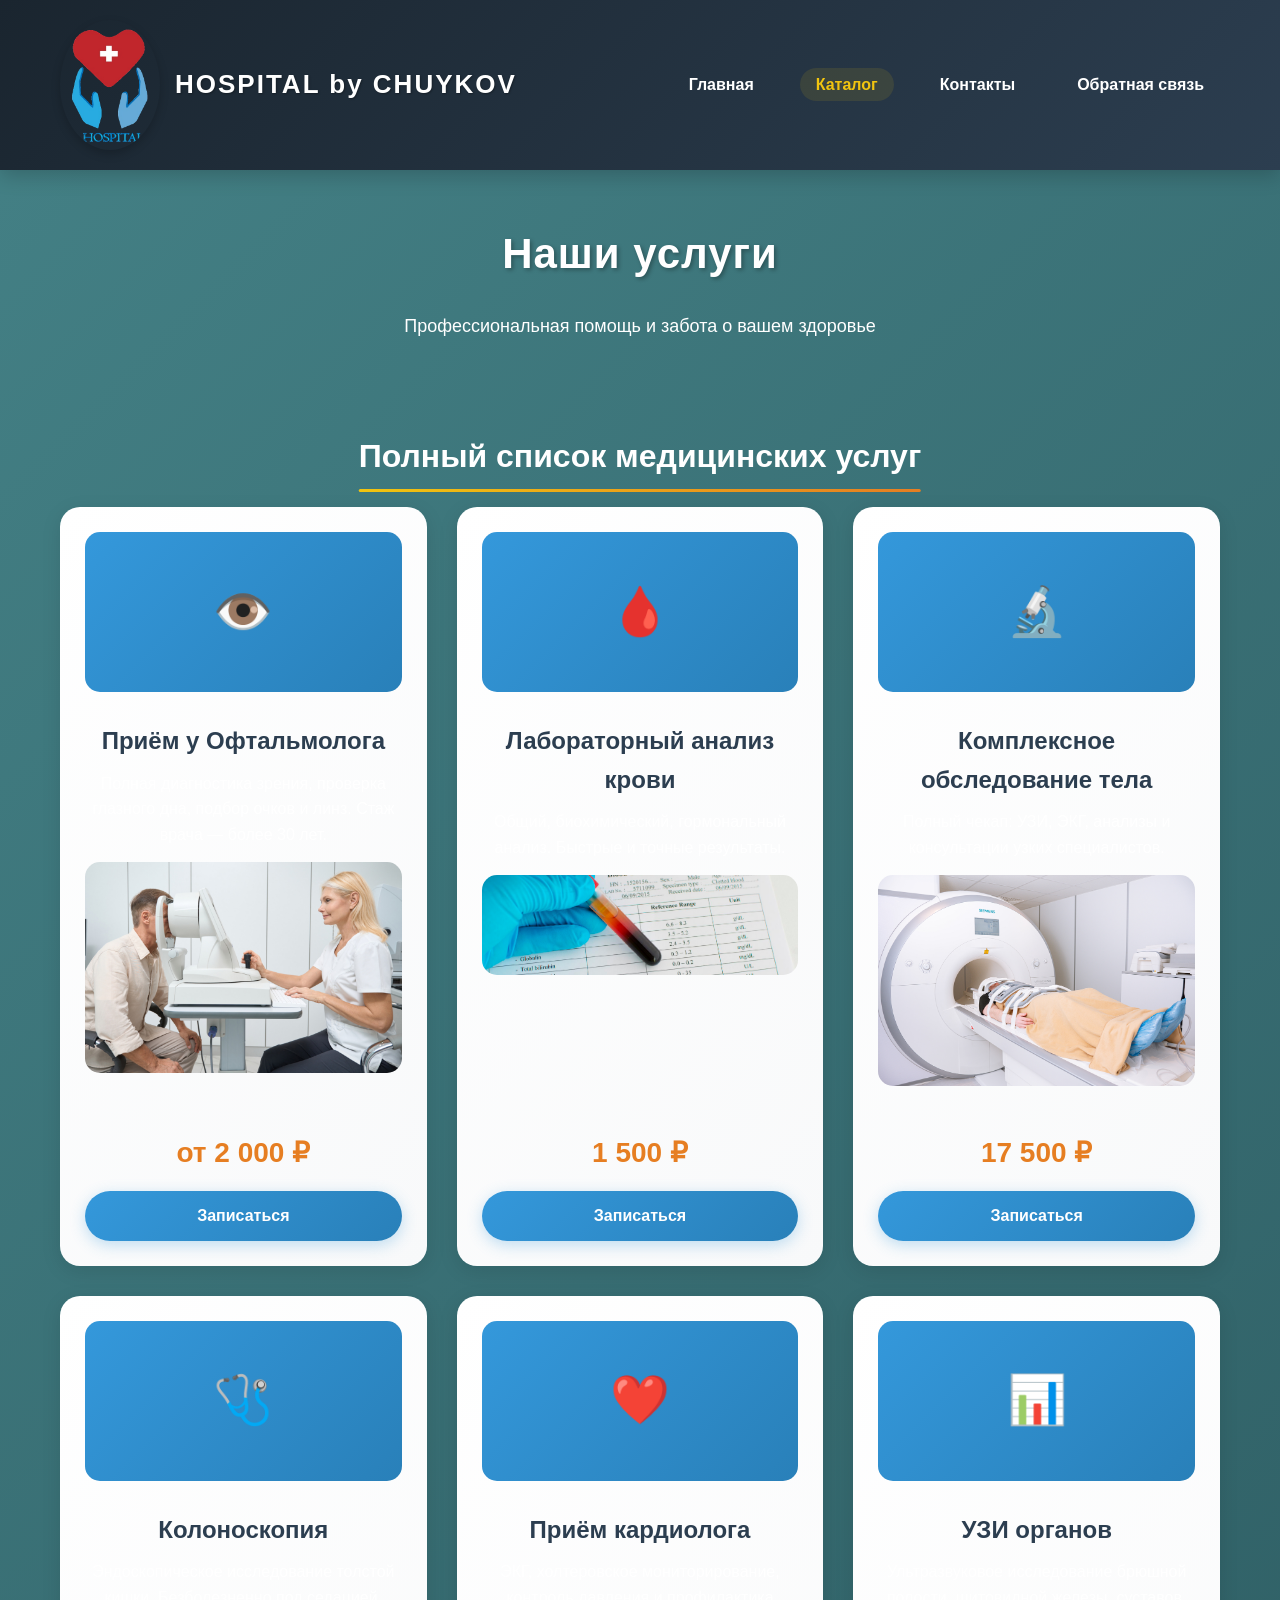
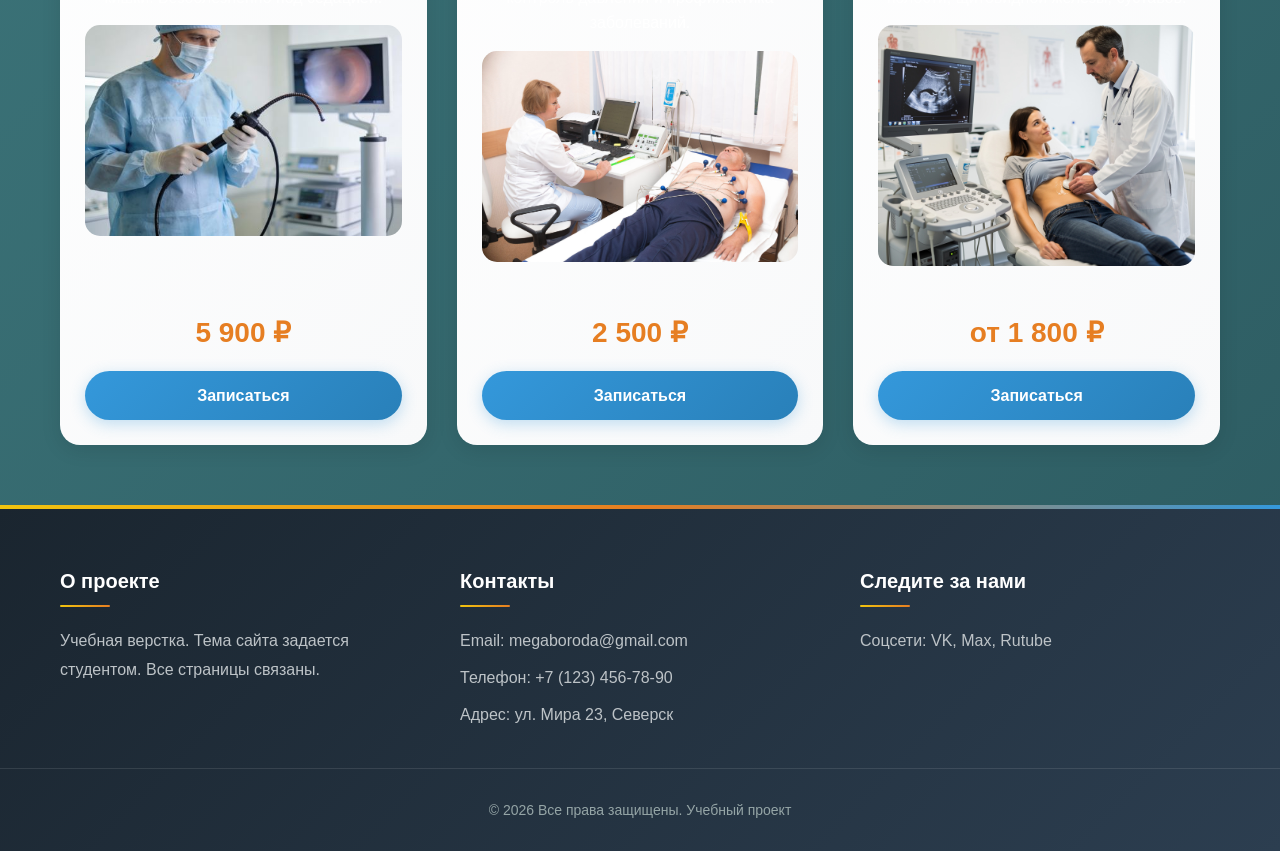
==== catalog.html @ b2aa5d69 "ПР-4-1" ====
<!DOCTYPE html>
<html lang="ru">
<head>
    <meta charset="UTF-8">
    <meta name="viewport" content="width=device-width, initial-scale=1.0, viewport-fit=cover">
    <title>Каталог услуг - HOSPITAL by CHUYKOV</title>
    <link rel="stylesheet" href="style.css">
</head>
<body>
    <header>
        <div class="container">
            <a href="index.html" class="logo">
                <img src="лого_болька-no-bg-preview (carve.photos).png" width="100" height="130" alt="Логотип больницы">
                <span class="logo-name">HOSPITAL by CHUYKOV</span>
            </a>
            <nav>
                <ul>
                    <li><a href="index.html">Главная</a></li>
                    <li><a href="catalog.html" class="active">Каталог</a></li>
                    <li><a href="contacts.html">Контакты</a></li>
                    <li><a href="feedback.html">Обратная связь</a></li>
                </ul>
            </nav>
        </div>
    </header>

    <main>
        <section>
            <div class="container">
                <h1>Наши услуги</h1>
                <p style="text-align: center; font-size: 18px;">Профессиональная помощь и забота о вашем здоровье</p>
            </div>
        </section>

        <section>
            <div class="container">
                <h2>Полный список медицинских услуг</h2>
                <div style="display: grid; grid-template-columns: repeat(auto-fit, minmax(350px, 1fr)); gap: 30px;">
                    
                    <div class="product-card">
                        <div class="card-img">👁️</div>
                        <h3>Приём у Офтальмолога</h3>
                        <p>Полная диагностика зрения, проверка глазного дна, подбор очков и линз. Стаж врача — более 30 лет.</p>
                        <img src="офтальмолог2.jpg" alt="Приём офтальмолога" style="width: 100%; border-radius: 15px; margin: 15px 0;">
                        <div class="price">от 2 000 ₽</div>
                        <a href="#" class="btn">Записаться</a>
                    </div>

                    
                    <div class="product-card">
                        <div class="card-img">🩸</div>
                        <h3>Лабораторный анализ крови</h3>
                        <p>Общий, биохимический, гормональный анализ. Быстрые и точные результаты.</p>
                        <img src="кровка.jpg" alt="Сдача крови" style="width: 100%; border-radius: 15px; margin: 15px 0;">
                        <div class="price">1 500 ₽</div>
                        <a href="#" class="btn">Записаться</a>
                    </div>

                    
                    <div class="product-card">
                        <div class="card-img">🔬</div>
                        <h3>Комплексное обследование тела</h3>
                        <p>Полный чекап: УЗИ, ЭКГ, анализы и консультации узких специалистов.</p>
                        <img src="всё тело.jpg" alt="Чекап организма" style="width: 100%; border-radius: 15px; margin: 15px 0;">
                        <div class="price">17 500 ₽</div>
                        <a href="#" class="btn">Записаться</a>
                    </div>

                   
                    <div class="product-card">
                        <div class="card-img">🩺</div>
                        <h3>Колоноскопия</h3>
                        <p>Эндоскопическое исследование толстой кишки. Безболезненно под седацией.</p>
                        <img src="клоноскопия.jpg" alt="Колоноскопия" style="width: 100%; border-radius: 15px; margin: 15px 0;">
                        <div class="price">5 900 ₽</div>
                        <a href="#" class="btn">Записаться</a>
                    </div>

                    
                    <div class="product-card">
                        <div class="card-img">❤️</div>
                        <h3>Приём кардиолога</h3>
                        <p>ЭКГ, холтеровское мониторирование, контроль давления и профилактика заболеваний.</p>
                        <img src="кардиолог.jpg" alt="Консультация кардиолога" style="width: 100%; border-radius: 15px; margin: 15px 0;">
                        <div class="price">2 500 ₽</div>
                        <a href="#" class="btn">Записаться</a>
                    </div>

                   
                    <div class="product-card">
                        <div class="card-img">📊</div>
                        <h3>УЗИ органов</h3>
                        <p>Ультразвуковое исследование брюшной полости, щитовидной железы, суставов.</p>
                        <img src="узи.jpg" alt="УЗИ диагностика" style="width: 100%; border-radius: 15px; margin: 15px 0;">
                        <div class="price">от 1 800 ₽</div>
                        <a href="#" class="btn">Записаться</a>
                    </div>
                </div>
            </div>
        </section>
    </main>

    <footer>
        <div class="container">
            <div class="footer-col">
                <h4>О проекте</h4>
                <p>Учебная верстка. Тема сайта задается студентом. Все страницы связаны.</p>
            </div>
            <div class="footer-col">
                <h4>Контакты</h4>
                <p>Email: megaboroda@gmail.com</p>
                <p>Телефон: +7 (123) 456-78-90</p>
                <p>Адрес: ул. Мира 23, Северск</p>
            </div>
            <div class="footer-col">
                <h4>Следите за нами</h4>
                <p>Соцсети: VK, Max, Rutube</p>
            </div>
        </div>
        <div class="copyright">
            <p>&copy; 2026 Все права защищены. Учебный проект</p>
        </div>
    </footer>
</body>
</html>
---- style.css ----
* {
    margin: 0;
    padding: 0;
    box-sizing: border-box;
}

body {
    font-family: 'Segoe UI', Tahoma, Geneva, Verdana, sans-serif;
    font-size: 16px;
    color: #ffffff;
    background: linear-gradient(135deg, #448186 0%, #2c5a60 100%);
    line-height: 1.6;
}


.container {
    max-width: 1200px;
    margin: 0 auto;
    padding: 0 20px;
}


h1 {
    font-size: 42px;
    color: #ffffff;
    text-align: center;
    margin-top: 30px;
    margin-bottom: 25px;
    text-shadow: 2px 2px 4px rgba(0, 0, 0, 0.3);
    letter-spacing: 1px;
}
.logo-name {
    color: #ffffff;
    text-decoration: none;
}

h2 {
    font-size: 32px;
    color: #ffffff;
    text-align: center;
    margin-top: 40px;
    margin-bottom: 25px;
    position: relative;
    display: inline-block;
    left: 50%;
    transform: translateX(-50%);
    white-space: nowrap;
}

h2::after {
    content: '';
    position: absolute;
    bottom: -10px;
    left: 0;
    width: 100%;
    height: 3px;
    background: linear-gradient(90deg, #f1c40f, #e67e22);
    border-radius: 2px;
}

h3 {
    font-size: 24px;
    color: #2c3e50;
    margin-top: 15px;
    margin-bottom: 10px;
}

h4 {
    font-size: 18px;
    color: #ecf0f1;
    margin-top: 10px;
    margin-bottom: 10px;
}


header {
    background: linear-gradient(135deg, #1a252f 0%, #2c3e50 100%);
    padding: 20px 0;
    box-shadow: 0 5px 20px rgba(0, 0, 0, 0.2);
    position: sticky;
    top: 0;
    z-index: 100;
}

header .container {
    display: flex;
    justify-content: space-between;
    align-items: center;
    flex-wrap: wrap;
    gap: 20px;
}

/* Логотип */
.logo {
    display: flex;
    align-items: center;
    gap: 15px;
    text-decoration: none;
    transition: transform 0.3s ease;
}

.logo:hover {
    transform: scale(1.02);
}

.logo img {
    border-radius: 50%;
    box-shadow: 0 4px 10px rgba(0, 0, 0, 0.2);
    transition: box-shadow 0.3s;
}

.logo img:hover {
    box-shadow: 0 6px 15px rgba(0, 0, 0, 0.3);
}

.logo span {
    font-size: 26px;
    font-weight: bold;
    color: white;
    letter-spacing: 2px;
    text-shadow: 1px 1px 2px rgba(0, 0, 0, 0.3);
}

/* Навигация */
nav ul {
    display: flex;
    list-style: none;
    gap: 30px;
    margin: 0;
    padding: 0;
}

nav ul li a {
    color: white;
    text-decoration: none;
    font-weight: 600;
    font-size: 16px;
    padding: 8px 16px;
    border-radius: 25px;
    transition: all 0.3s ease;
    position: relative;
}

nav ul li a::before {
    content: '';
    position: absolute;
    bottom: 0;
    left: 50%;
    transform: translateX(-50%);
    width: 0;
    height: 2px;
    background: linear-gradient(90deg, #f1c40f, #e67e22);
    transition: width 0.3s ease;
    border-radius: 2px;
}

nav ul li a:hover::before {
    width: 70%;
}

nav ul li a:hover {
    color: #f1c40f;
    background: rgba(255, 255, 255, 0.1);
}

nav ul li a.active {
    color: #f1c40f;
    background: rgba(241, 196, 15, 0.1);
}

/* Кнопки с красивым градиентом */
.btn, button, .button {
    display: inline-block;
    background: linear-gradient(135deg, #3498db 0%, #2980b9 100%);
    color: white;
    padding: 12px 32px;
    border: none;
    border-radius: 50px;
    text-decoration: none;
    font-weight: bold;
    font-size: 16px;
    transition: all 0.3s ease;
    box-shadow: 0 4px 15px rgba(52, 152, 219, 0.3);
    cursor: pointer;
    position: relative;
    overflow: hidden;
}

.btn::before, button::before, .button::before {
    content: '';
    position: absolute;
    top: 50%;
    left: 50%;
    width: 0;
    height: 0;
    border-radius: 50%;
    background: rgba(255, 255, 255, 0.3);
    transform: translate(-50%, -50%);
    transition: width 0.5s, height 0.5s;
}

.btn:hover::before, button:hover::before, .button:hover::before {
    width: 300px;
    height: 300px;
}

.btn:hover, button:hover, .button:hover {
    background: linear-gradient(135deg, #2980b9 0%, #1f6d9e 100%);
    box-shadow: 0 6px 20px rgba(52, 152, 219, 0.4);
    transform: translateY(-2px);
}

.btn:active, button:active, .button:active {
    transform: translateY(0);
}

/* Карточки услуг */
.product-card {
    background: linear-gradient(135deg, #ffffff 0%, #f8f9fa 100%);
    border: none;
    border-radius: 20px;
    padding: 25px;
    margin-bottom: 30px;
    text-align: center;
    transition: all 0.3s ease;
    box-shadow: 0 5px 20px rgba(0, 0, 0, 0.1);
    display: flex;
    flex-direction: column;
    height: 100%;
}

.product-card:hover {
    transform: translateY(-10px);
    box-shadow: 0 15px 35px rgba(0, 0, 0, 0.15);
}

.card-img {
    background: linear-gradient(135deg, #3498db, #2980b9);
    height: 160px;
    border-radius: 15px;
    margin-bottom: 15px;
    transition: all 0.3s ease;
    display: flex;
    align-items: center;
    justify-content: center;
    color: white;
    font-size: 48px;
}

.product-card:hover .card-img {
    transform: scale(1.05);
}

.price {
    font-size: 28px;
    font-weight: bold;
    color: #e67e22;
    margin: 15px 0;
    margin-top: auto;
}

/* Карточки особенностей */
.feature-card {
    background: linear-gradient(135deg, #ffffff 0%, #f0f4f8 100%);
    padding: 30px 20px;
    border-radius: 20px;
    text-align: center;
    margin-bottom: 25px;
    box-shadow: 0 5px 15px rgba(0, 0, 0, 0.08);
    transition: all 0.3s ease;
    cursor: pointer;
}

.feature-card:hover {
    transform: translateY(-5px);
    box-shadow: 0 10px 30px rgba(0, 0, 0, 0.12);
}

.feature-card i {
    font-size: 48px;
    color: #3498db;
    margin-bottom: 15px;
    display: inline-block;
}

.feature-card h3 {
    color: #2c3e50;
    margin-bottom: 10px;
}

.feature-card p {
    color: #7f8c8d;
}

/* Сетка особенностей */
.features-grid {
    display: flex;
    justify-content: center;
    flex-wrap: wrap;
    gap: 30px;
    margin-top: 20px;
}

.features-grid .feature-card {
    flex: 1;
    min-width: 250px;
    max-width: 300px;
}

/* Hero-секция */
.hero {
    background: linear-gradient(135deg, rgba(0,0,0,0.7) 0%, rgba(0,0,0,0.4) 100%), url('https://via.placeholder.com/1920x600/448186/ffffff?text=Hospital+Hero');
    background-size: cover;
    background-position: center;
    background-attachment: fixed;
    padding: 120px 0;
    text-align: center;
    position: relative;
}

.hero h1 {
    font-size: 52px;
    margin-bottom: 20px;
    animation: fadeInUp 1s ease;
}

.hero p {
    font-size: 20px;
    margin-bottom: 30px;
    animation: fadeInUp 1s ease 0.2s backwards;
}

.hero .btn {
    animation: fadeInUp 1s ease 0.4s backwards;
    background: linear-gradient(135deg, #e67e22 0%, #d35400 100%);
    box-shadow: 0 4px 15px rgba(230, 126, 34, 0.4);
}

.hero .btn:hover {
    background: linear-gradient(135deg, #d35400 0%, #b84300 100%);
}

/* Анимации */
@keyframes fadeInUp {
    from {
        opacity: 0;
        transform: translateY(30px);
    }
    to {
        opacity: 1;
        transform: translateY(0);
    }
}

/* Секции */
section {
    margin-top: 50px;
    margin-bottom: 50px;
}

/* Контакты */
.contacts-info {
    display: flex;
    flex-wrap: wrap;
    justify-content: space-between;
    gap: 25px;
    background: linear-gradient(135deg, #ffffff 0%, #f8f9fa 100%);
    padding: 30px;
    border-radius: 20px;
    margin-bottom: 30px;
    box-shadow: 0 5px 20px rgba(0, 0, 0, 0.08);
}

.contacts-info > div {
    flex: 1;
    min-width: 200px;
    text-align: center;
}

.contacts-info i {
    font-size: 32px;
    color: #3498db;
    margin-bottom: 10px;
    display: inline-block;
}

.contacts-info h3 {
    color: #2c3e50;
    margin-bottom: 10px;
}

.contacts-info p {
    color: #7f8c8d;
}

.map iframe {
    width: 100%;
    border: none;
    border-radius: 20px;
    box-shadow: 0 5px 20px rgba(0, 0, 0, 0.1);
}

/* Форма обратной связи */
form {
    background: linear-gradient(135deg, #ffffff 0%, #f8f9fa 100%);
    padding: 40px;
    border-radius: 25px;
    max-width: 600px;
    margin: 0 auto;
    box-shadow: 0 10px 30px rgba(0, 0, 0, 0.1);
}

form div {
    margin-bottom: 25px;
}

label {
    display: block;
    font-weight: 600;
    margin-bottom: 10px;
    color: #2c3e50;
}

input, textarea, select {
    width: 100%;
    padding: 12px 18px;
    border: 2px solid #e0e0e0;
    border-radius: 12px;
    font-size: 16px;
    transition: all 0.3s ease;
    background: white;
    font-family: inherit;
}

input:focus, textarea:focus, select:focus {
    outline: none;
    border-color: #3498db;
    box-shadow: 0 0 0 4px rgba(52, 152, 219, 0.1);
}

textarea {
    resize: vertical;
    min-height: 100px;
}

/* Подвал */
footer {
    background: linear-gradient(135deg, #1a252f 0%, #2c3e50 100%);
    padding: 50px 0 30px;
    margin-top: 60px;
    position: relative;
}

footer::before {
    content: '';
    position: absolute;
    top: 0;
    left: 0;
    right: 0;
    height: 4px;
    background: linear-gradient(90deg, #f1c40f, #e67e22, #3498db);
}

footer .container {
    display: flex;
    justify-content: space-between;
    flex-wrap: wrap;
    gap: 40px;
}

.footer-col {
    flex: 1;
    min-width: 220px;
}

.footer-col h4 {
    color: white;
    margin-bottom: 20px;
    font-size: 20px;
    position: relative;
    padding-bottom: 10px;
}

.footer-col h4::after {
    content: '';
    position: absolute;
    bottom: 0;
    left: 0;
    width: 50px;
    height: 2px;
    background: linear-gradient(90deg, #f1c40f, #e67e22);
    border-radius: 2px;
}

.footer-col p, .footer-col a {
    color: #bdc3c7;
    text-decoration: none;
    line-height: 1.8;
    transition: all 0.3s ease;
    display: block;
    margin-bottom: 8px;
}

.footer-col a:hover {
    color: #f1c40f;
    transform: translateX(5px);
}

.copyright {
    text-align: center;
    padding-top: 30px;
    margin-top: 30px;
    border-top: 1px solid rgba(255, 255, 255, 0.1);
    font-size: 14px;
    color: #95a5a6;
}

/* Стили для списков */
ul {
    list-style: none;
}

/* Плавный скролл */
html {
    scroll-behavior: smooth;
}

/* Выделение текста */
::selection {
    background: #f1c40f;
    color: #2c3e50;
}

/* Скроллбар */
::-webkit-scrollbar {
    width: 10px;
}

::-webkit-scrollbar-track {
    background: #2c3e50;
}

::-webkit-scrollbar-thumb {
    background: linear-gradient(135deg, #3498db, #2980b9);
    border-radius: 5px;
}

::-webkit-scrollbar-thumb:hover {
    background: linear-gradient(135deg, #2980b9, #1f6d9e);
}
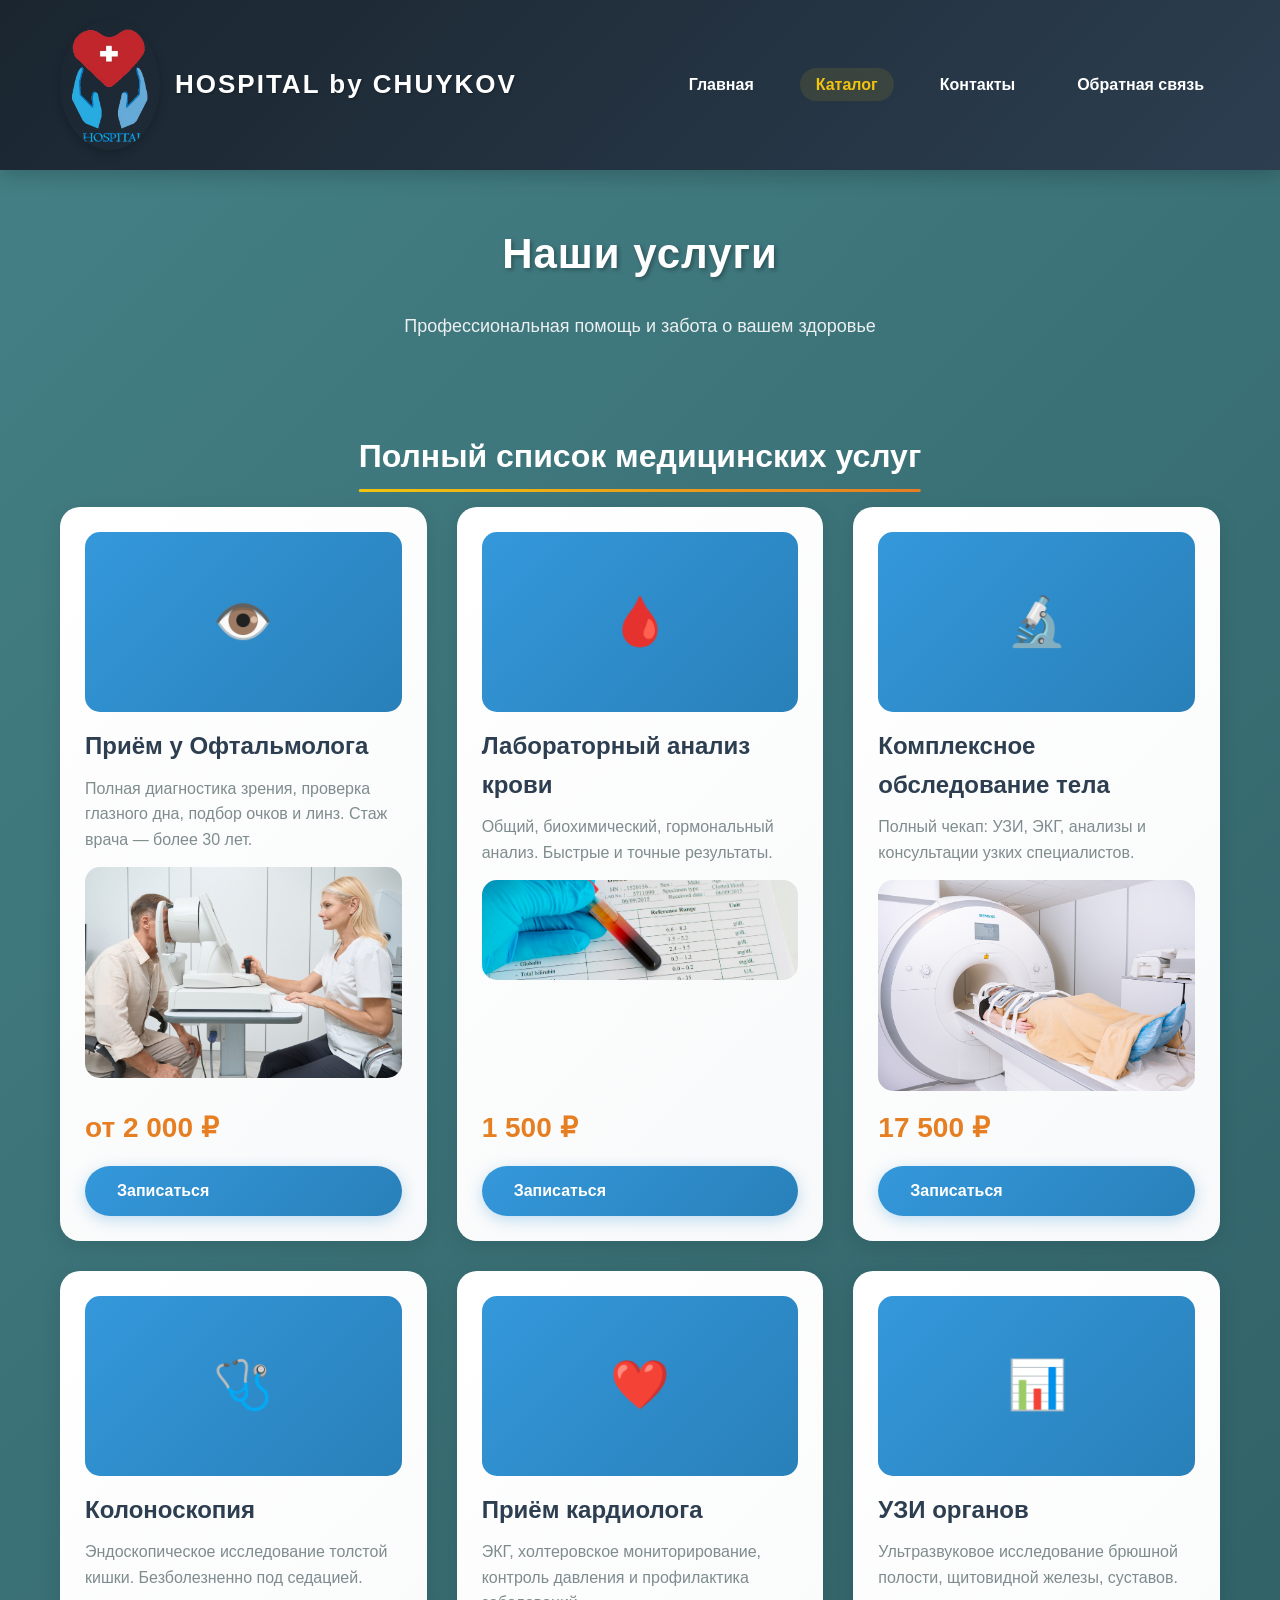
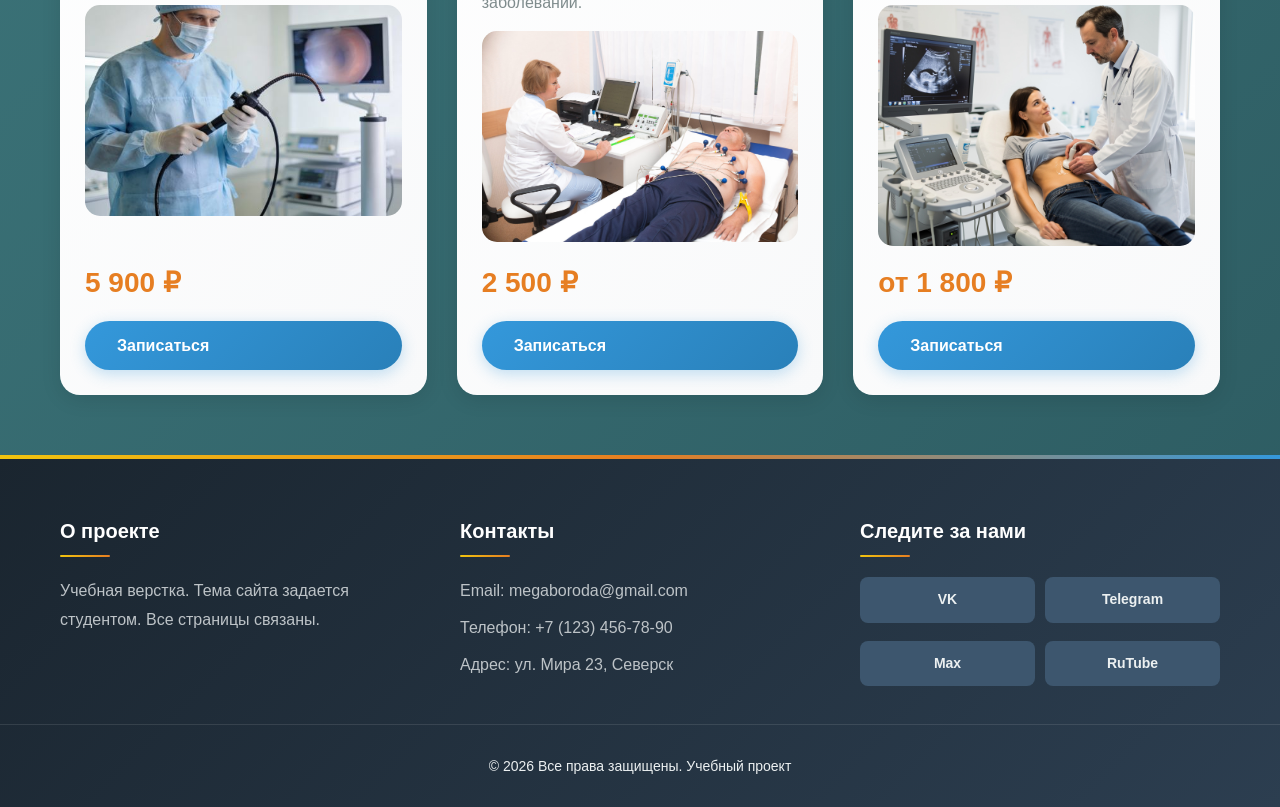
==== commit f898ac58: "ПР-5-1" ====
--- a/catalog.html
+++ b/catalog.html
@@ -4,7 +4,424 @@
     <meta charset="UTF-8">
     <meta name="viewport" content="width=device-width, initial-scale=1.0, viewport-fit=cover">
     <title>Каталог услуг - HOSPITAL by CHUYKOV</title>
-    <link rel="stylesheet" href="style.css">
+    <style>
+        * {
+            margin: 0;
+            padding: 0;
+            box-sizing: border-box;
+        }
+
+        body {
+            font-family: 'Segoe UI', Tahoma, Geneva, Verdana, sans-serif;
+            font-size: 16px;
+            color: #ffffff;
+            background: linear-gradient(135deg, #448186 0%, #2c5a60 100%);
+            line-height: 1.6;
+        }
+
+        .container {
+            max-width: 1200px;
+            margin: 0 auto;
+            padding: 0 20px;
+        }
+
+        h1 {
+            font-size: 42px;
+            color: #ffffff;
+            text-align: center;
+            margin-top: 30px;
+            margin-bottom: 25px;
+            text-shadow: 2px 2px 4px rgba(0, 0, 0, 0.3);
+            letter-spacing: 1px;
+        }
+
+        .logo-name {
+            color: #ffffff;
+            text-decoration: none;
+        }
+
+        h2 {
+            font-size: 32px;
+            color: #ffffff;
+            text-align: center;
+            margin-top: 40px;
+            margin-bottom: 25px;
+            position: relative;
+            display: inline-block;
+            left: 50%;
+            transform: translateX(-50%);
+            white-space: nowrap;
+        }
+
+        h2::after {
+            content: '';
+            position: absolute;
+            bottom: -10px;
+            left: 0;
+            width: 100%;
+            height: 3px;
+            background: linear-gradient(90deg, #f1c40f, #e67e22);
+            border-radius: 2px;
+        }
+
+        h3 {
+            font-size: 24px;
+            color: #2c3e50;
+            margin-top: 15px;
+            margin-bottom: 10px;
+        }
+
+        h4 {
+            font-size: 18px;
+            color: #ecf0f1;
+            margin-top: 10px;
+            margin-bottom: 10px;
+        }
+
+        header {
+            background: linear-gradient(135deg, #1a252f 0%, #2c3e50 100%);
+            padding: 20px 0;
+            box-shadow: 0 5px 20px rgba(0, 0, 0, 0.2);
+            position: sticky;
+            top: 0;
+            z-index: 100;
+        }
+
+        header .container {
+            display: flex;
+            justify-content: space-between;
+            align-items: center;
+            flex-wrap: wrap;
+            gap: 20px;
+        }
+
+        .logo {
+            display: flex;
+            align-items: center;
+            gap: 15px;
+            text-decoration: none;
+            transition: transform 0.3s ease;
+        }
+
+        .logo:hover {
+            transform: scale(1.02);
+        }
+
+        .logo img {
+            border-radius: 50%;
+            box-shadow: 0 4px 10px rgba(0, 0, 0, 0.2);
+            transition: box-shadow 0.3s;
+        }
+
+        .logo img:hover {
+            box-shadow: 0 6px 15px rgba(0, 0, 0, 0.3);
+        }
+
+        .logo span {
+            font-size: 26px;
+            font-weight: bold;
+            color: white;
+            letter-spacing: 2px;
+            text-shadow: 1px 1px 2px rgba(0, 0, 0, 0.3);
+        }
+
+        nav ul {
+            display: flex;
+            list-style: none;
+            gap: 30px;
+            margin: 0;
+            padding: 0;
+        }
+
+        nav ul li a {
+            color: white;
+            text-decoration: none;
+            font-weight: 600;
+            font-size: 16px;
+            padding: 8px 16px;
+            border-radius: 25px;
+            transition: all 0.3s ease;
+            position: relative;
+        }
+
+        nav ul li a::before {
+            content: '';
+            position: absolute;
+            bottom: 0;
+            left: 50%;
+            transform: translateX(-50%);
+            width: 0;
+            height: 2px;
+            background: linear-gradient(90deg, #f1c40f, #e67e22);
+            transition: width 0.3s ease;
+            border-radius: 2px;
+        }
+
+        nav ul li a:hover::before {
+            width: 70%;
+        }
+
+        nav ul li a:hover {
+            color: #f1c40f;
+            background: rgba(255, 255, 255, 0.1);
+        }
+
+        nav ul li a.active {
+            color: #f1c40f;
+            background: rgba(241, 196, 15, 0.1);
+        }
+
+        .btn, button, .button {
+            display: inline-block;
+            background: linear-gradient(135deg, #3498db 0%, #2980b9 100%);
+            color: white;
+            padding: 12px 32px;
+            border: none;
+            border-radius: 50px;
+            text-decoration: none;
+            font-weight: bold;
+            font-size: 16px;
+            transition: all 0.3s ease;
+            box-shadow: 0 4px 15px rgba(52, 152, 219, 0.3);
+            cursor: pointer;
+            position: relative;
+            overflow: hidden;
+        }
+
+        .btn::before, button::before, .button::before {
+            content: '';
+            position: absolute;
+            top: 50%;
+            left: 50%;
+            width: 0;
+            height: 0;
+            border-radius: 50%;
+            background: rgba(255, 255, 255, 0.3);
+            transform: translate(-50%, -50%);
+            transition: width 0.5s, height 0.5s;
+        }
+
+        .btn:hover::before, button:hover::before, .button:hover::before {
+            width: 300px;
+            height: 300px;
+        }
+
+        .btn:hover, button:hover, .button:hover {
+            background: linear-gradient(135deg, #2980b9 0%, #1f6d9e 100%);
+            box-shadow: 0 6px 20px rgba(52, 152, 219, 0.4);
+            transform: translateY(-2px);
+        }
+
+        .btn:active, button:active, .button:active {
+            transform: translateY(0);
+        }
+
+        /* ========== СЕТКА КАТАЛОГА НА GRID ========== */
+        .catalog-grid {
+            display: grid;
+            grid-template-columns: repeat(auto-fit, minmax(350px, 1fr));
+            gap: 30px;
+        }
+
+        .product-card {
+            display: flex;
+            flex-direction: column;
+            background: linear-gradient(135deg, #ffffff 0%, #f8f9fa 100%);
+            border-radius: 20px;
+            overflow: hidden;
+            transition: all 0.3s ease;
+            box-shadow: 0 5px 20px rgba(0, 0, 0, 0.1);
+            height: 100%;
+            padding: 25px;
+        }
+
+        .product-card:hover {
+            transform: translateY(-10px);
+            box-shadow: 0 15px 35px rgba(0, 0, 0, 0.15);
+        }
+
+        .product-card .card-content {
+            flex: 1;
+            display: flex;
+            flex-direction: column;
+        }
+
+        .product-card .price {
+            margin-top: auto;
+        }
+
+        .card-img {
+            height: 180px;
+            background: linear-gradient(135deg, #3498db, #2980b9);
+            display: flex;
+            align-items: center;
+            justify-content: center;
+            color: white;
+            font-size: 48px;
+            border-radius: 15px;
+            transition: all 0.3s ease;
+        }
+
+        .product-card:hover .card-img {
+            transform: scale(1.02);
+        }
+
+        .product-card img {
+            width: 100%;
+            border-radius: 15px;
+            margin: 15px 0;
+        }
+
+        .price {
+            font-size: 28px;
+            font-weight: bold;
+            color: #e67e22;
+            margin: 15px 0;
+        }
+
+        section {
+            margin-top: 50px;
+            margin-bottom: 50px;
+        }
+
+        /* ========== ПОДВАЛ ========== */
+        footer {
+            background: linear-gradient(135deg, #1a252f 0%, #2c3e50 100%);
+            padding: 50px 0 30px;
+            margin-top: 60px;
+            position: relative;
+        }
+
+        footer::before {
+            content: '';
+            position: absolute;
+            top: 0;
+            left: 0;
+            right: 0;
+            height: 4px;
+            background: linear-gradient(90deg, #f1c40f, #e67e22, #3498db);
+        }
+
+        footer .container {
+            display: flex;
+            justify-content: space-between;
+            flex-wrap: wrap;
+            gap: 40px;
+        }
+
+        .footer-col {
+            flex: 1;
+            min-width: 220px;
+        }
+
+        .footer-col h4 {
+            color: white;
+            margin-bottom: 20px;
+            font-size: 20px;
+            position: relative;
+            padding-bottom: 10px;
+        }
+
+        .footer-col h4::after {
+            content: '';
+            position: absolute;
+            bottom: 0;
+            left: 0;
+            width: 50px;
+            height: 2px;
+            background: linear-gradient(90deg, #f1c40f, #e67e22);
+            border-radius: 2px;
+        }
+
+        .footer-col p, .footer-col a {
+            color: #bdc3c7;
+            text-decoration: none;
+            line-height: 1.8;
+            transition: all 0.3s ease;
+            display: block;
+            margin-bottom: 8px;
+        }
+
+        .footer-col a:hover {
+            color: #f1c40f;
+            transform: translateX(5px);
+        }
+
+        /* ========== СОЦСЕТИ В ПОДВАЛЕ — GRID ========== */
+        .social-grid {
+            display: grid;
+            grid-template-columns: repeat(2, 1fr);
+            gap: 10px;
+            margin-top: 10px;
+        }
+
+        .social-grid a {
+            background-color: #3d566e;
+            padding: 10px 12px;
+            text-align: center;
+            border-radius: 8px;
+            color: #ecf0f1;
+            text-decoration: none;
+            font-weight: 600;
+            font-size: 14px;
+            transition: all 0.3s ease;
+        }
+
+        .social-grid a:hover {
+            background: linear-gradient(135deg, #f1c40f, #e67e22);
+            color: #2c3e50;
+            transform: translateY(-3px);
+            box-shadow: 0 4px 15px rgba(241, 196, 15, 0.3);
+        }
+
+        .copyright {
+            text-align: center;
+            padding-top: 30px;
+            margin-top: 30px;
+            border-top: 1px solid rgba(255, 255, 255, 0.1);
+            font-size: 14px;
+            color: #95a5a6;
+            width: 100%;
+        }
+
+        ul {
+            list-style: none;
+        }
+
+        html {
+            scroll-behavior: smooth;
+        }
+
+        ::selection {
+            background: #f1c40f;
+            color: #2c3e50;
+        }
+
+        ::-webkit-scrollbar {
+            width: 10px;
+        }
+
+        ::-webkit-scrollbar-track {
+            background: #2c3e50;
+        }
+
+        ::-webkit-scrollbar-thumb {
+            background: linear-gradient(135deg, #3498db, #2980b9);
+            border-radius: 5px;
+        }
+
+        ::-webkit-scrollbar-thumb:hover {
+            background: linear-gradient(135deg, #2980b9, #1f6d9e);
+        }
+
+        p {
+            color: #ecf0f1;
+        }
+
+        .product-card p {
+            color: #7f8c8d;
+        }
+    </style>
 </head>
 <body>
     <header>
@@ -28,70 +445,65 @@
         <section>
             <div class="container">
                 <h1>Наши услуги</h1>
-                <p style="text-align: center; font-size: 18px;">Профессиональная помощь и забота о вашем здоровье</p>
+                <p style="text-align: center; font-size: 18px; color: #ecf0f1;">Профессиональная помощь и забота о вашем здоровье</p>
             </div>
         </section>
 
         <section>
             <div class="container">
                 <h2>Полный список медицинских услуг</h2>
-                <div style="display: grid; grid-template-columns: repeat(auto-fit, minmax(350px, 1fr)); gap: 30px;">
+                <div class="catalog-grid">
                     
                     <div class="product-card">
                         <div class="card-img">👁️</div>
                         <h3>Приём у Офтальмолога</h3>
                         <p>Полная диагностика зрения, проверка глазного дна, подбор очков и линз. Стаж врача — более 30 лет.</p>
-                        <img src="офтальмолог2.jpg" alt="Приём офтальмолога" style="width: 100%; border-radius: 15px; margin: 15px 0;">
+                        <img src="офтальмолог2.jpg" alt="Приём офтальмолога">
                         <div class="price">от 2 000 ₽</div>
                         <a href="#" class="btn">Записаться</a>
                     </div>
 
-                    
                     <div class="product-card">
                         <div class="card-img">🩸</div>
                         <h3>Лабораторный анализ крови</h3>
                         <p>Общий, биохимический, гормональный анализ. Быстрые и точные результаты.</p>
-                        <img src="кровка.jpg" alt="Сдача крови" style="width: 100%; border-radius: 15px; margin: 15px 0;">
+                        <img src="кровка.jpg" alt="Сдача крови">
                         <div class="price">1 500 ₽</div>
                         <a href="#" class="btn">Записаться</a>
                     </div>
 
-                    
                     <div class="product-card">
                         <div class="card-img">🔬</div>
                         <h3>Комплексное обследование тела</h3>
                         <p>Полный чекап: УЗИ, ЭКГ, анализы и консультации узких специалистов.</p>
-                        <img src="всё тело.jpg" alt="Чекап организма" style="width: 100%; border-radius: 15px; margin: 15px 0;">
+                        <img src="всё тело.jpg" alt="Чекап организма">
                         <div class="price">17 500 ₽</div>
                         <a href="#" class="btn">Записаться</a>
                     </div>
 
-                   
                     <div class="product-card">
                         <div class="card-img">🩺</div>
                         <h3>Колоноскопия</h3>
                         <p>Эндоскопическое исследование толстой кишки. Безболезненно под седацией.</p>
-                        <img src="клоноскопия.jpg" alt="Колоноскопия" style="width: 100%; border-radius: 15px; margin: 15px 0;">
+                        <img src="клоноскопия.jpg" alt="Колоноскопия">
                         <div class="price">5 900 ₽</div>
                         <a href="#" class="btn">Записаться</a>
                     </div>
 
-                    
                     <div class="product-card">
                         <div class="card-img">❤️</div>
                         <h3>Приём кардиолога</h3>
                         <p>ЭКГ, холтеровское мониторирование, контроль давления и профилактика заболеваний.</p>
-                        <img src="кардиолог.jpg" alt="Консультация кардиолога" style="width: 100%; border-radius: 15px; margin: 15px 0;">
+                        <img src="кардиолог.jpg" alt="Консультация кардиолога">
                         <div class="price">2 500 ₽</div>
                         <a href="#" class="btn">Записаться</a>
                     </div>
 
-                   
                     <div class="product-card">
                         <div class="card-img">📊</div>
                         <h3>УЗИ органов</h3>
                         <p>Ультразвуковое исследование брюшной полости, щитовидной железы, суставов.</p>
-                        <img src="узи.jpg" alt="УЗИ диагностика" style="width: 100%; border-radius: 15px; margin: 15px 0;">
+                        <img src="узи.jpg" alt="УЗИ диагностика">
                         <div class="price">от 1 800 ₽</div>
                         <a href="#" class="btn">Записаться</a>
                     </div>
@@ -114,7 +526,12 @@
             </div>
             <div class="footer-col">
                 <h4>Следите за нами</h4>
-                <p>Соцсети: VK, Max, Rutube</p>
+                <div class="social-grid">
+                    <a href="#"> VK</a>
+                    <a href="#"> Telegram</a>
+                    <a href="#"> Max</a>
+                    <a href="#"> RuTube</a>
+                </div>
             </div>
         </div>
         <div class="copyright">
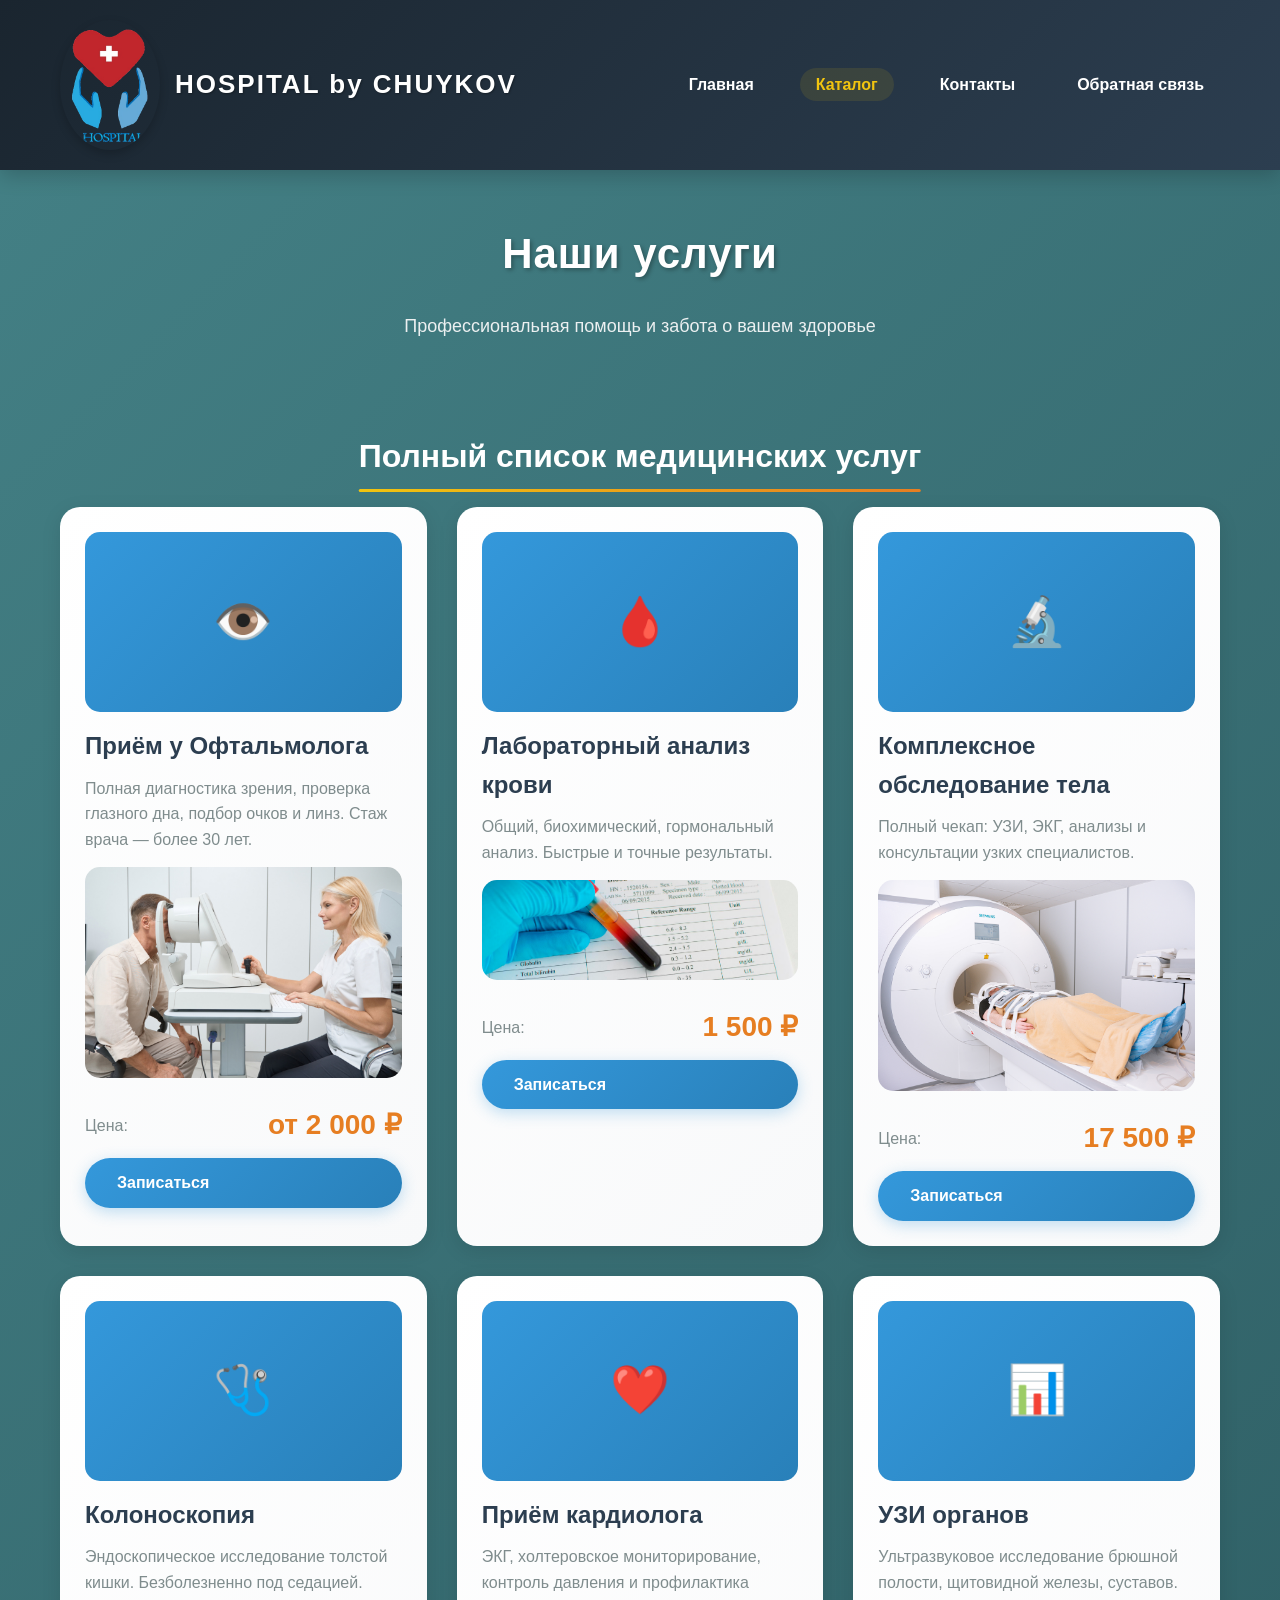
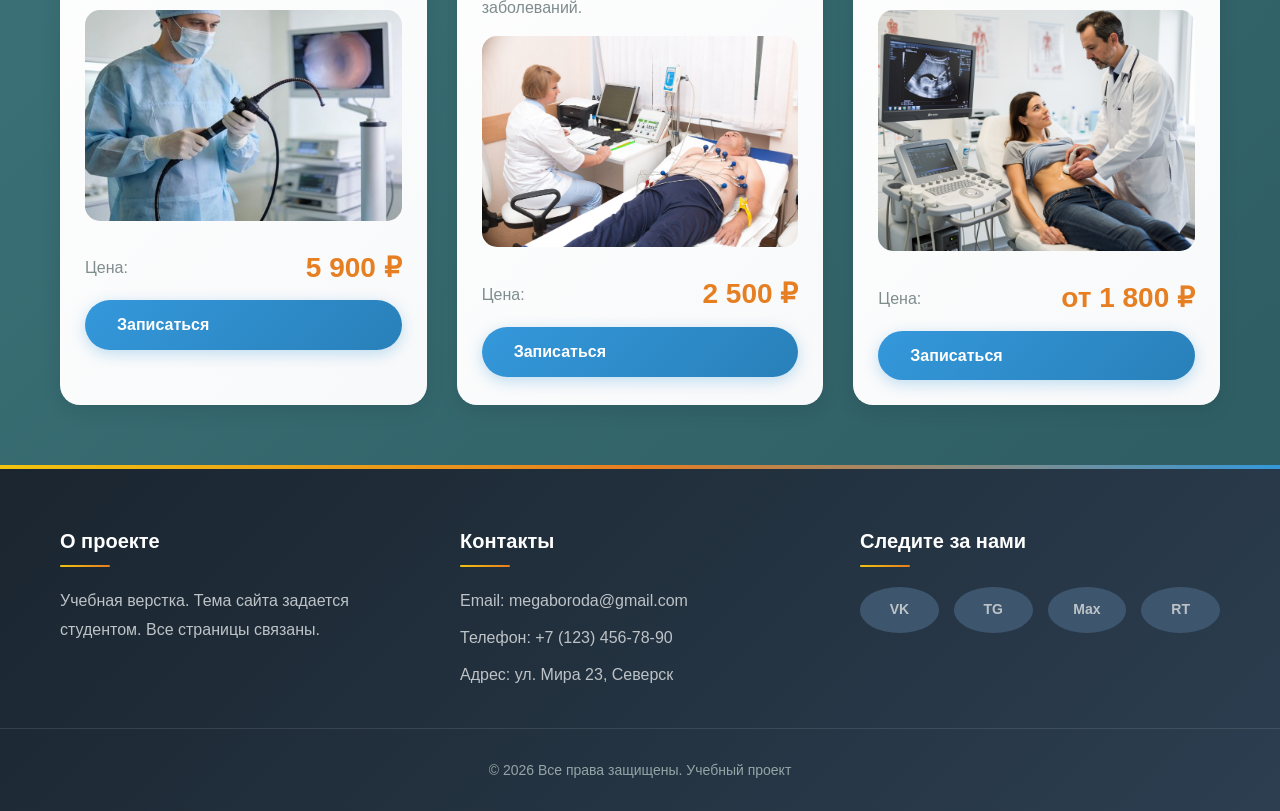
==== commit 8215396a: "ПР-6" ====
--- a/catalog.html
+++ b/catalog.html
@@ -272,11 +272,30 @@
             margin: 15px 0;
         }
 
-        .price {
+        .product-card p {
+            color: #7f8c8d;
+        }
+
+        /* ========== ВЛОЖЕННАЯ СЕТКА ВНУТРИ КАРТОЧКИ ========== */
+        .product-details {
+            display: grid;
+            grid-template-columns: 1fr auto;
+            align-items: center;
+            margin: 10px 0;
+            gap: 10px;
+        }
+
+        .product-details .label {
+            color: #7f8c8d;
+            font-weight: 500;
+        }
+
+        .product-details .price {
+            margin: 0;
+            text-align: right;
             font-size: 28px;
             font-weight: bold;
             color: #e67e22;
-            margin: 15px 0;
         }
 
         section {
@@ -348,29 +367,29 @@
         }
 
         /* ========== СОЦСЕТИ В ПОДВАЛЕ — GRID ========== */
-        .social-grid {
+        .social-links {
             display: grid;
-            grid-template-columns: repeat(2, 1fr);
-            gap: 10px;
-            margin-top: 10px;
-        }
-
-        .social-grid a {
+            grid-template-columns: repeat(4, 1fr);
+            gap: 15px;
+            margin-top: 15px;
+        }
+
+        .social-icon {
             background-color: #3d566e;
-            padding: 10px 12px;
+            padding: 10px;
             text-align: center;
-            border-radius: 8px;
+            border-radius: 50%;
+            transition: all 0.3s ease;
             color: #ecf0f1;
             text-decoration: none;
             font-weight: 600;
             font-size: 14px;
-            transition: all 0.3s ease;
-        }
-
-        .social-grid a:hover {
+        }
+
+        .social-icon:hover {
             background: linear-gradient(135deg, #f1c40f, #e67e22);
             color: #2c3e50;
-            transform: translateY(-3px);
+            transform: translateY(-3px) scale(1.05);
             box-shadow: 0 4px 15px rgba(241, 196, 15, 0.3);
         }
 
@@ -414,12 +433,28 @@
             background: linear-gradient(135deg, #2980b9, #1f6d9e);
         }
 
-        p {
-            color: #ecf0f1;
-        }
-
-        .product-card p {
-            color: #7f8c8d;
+        /* ========== АДАПТАЦИЯ ДЛЯ ТЕЛЕФОНОВ ========== */
+        @media (max-width: 480px) {
+            .catalog-grid {
+                grid-template-columns: 1fr;
+            }
+
+            .social-links {
+                grid-template-columns: repeat(2, 1fr);
+            }
+
+            h1 {
+                font-size: 28px;
+            }
+
+            h2 {
+                font-size: 24px;
+                white-space: normal;
+            }
+
+            .container {
+                padding: 0 15px;
+            }
         }
     </style>
 </head>
@@ -453,13 +488,16 @@
             <div class="container">
                 <h2>Полный список медицинских услуг</h2>
                 <div class="catalog-grid">
-                    
                     <div class="product-card">
                         <div class="card-img">👁️</div>
                         <h3>Приём у Офтальмолога</h3>
                         <p>Полная диагностика зрения, проверка глазного дна, подбор очков и линз. Стаж врача — более 30 лет.</p>
                         <img src="офтальмолог2.jpg" alt="Приём офтальмолога">
-                        <div class="price">от 2 000 ₽</div>
+                        <!-- ВЛОЖЕННАЯ СЕТКА ВНУТРИ КАРТОЧКИ -->
+                        <div class="product-details">
+                            <span class="label">Цена:</span>
+                            <span class="price">от 2 000 ₽</span>
+                        </div>
                         <a href="#" class="btn">Записаться</a>
                     </div>
 
@@ -468,7 +506,11 @@
                         <h3>Лабораторный анализ крови</h3>
                         <p>Общий, биохимический, гормональный анализ. Быстрые и точные результаты.</p>
                         <img src="кровка.jpg" alt="Сдача крови">
-                        <div class="price">1 500 ₽</div>
+                        <!-- ВЛОЖЕННАЯ СЕТКА ВНУТРИ КАРТОЧКИ -->
+                        <div class="product-details">
+                            <span class="label">Цена:</span>
+                            <span class="price">1 500 ₽</span>
+                        </div>
                         <a href="#" class="btn">Записаться</a>
                     </div>
 
@@ -477,7 +519,11 @@
                         <h3>Комплексное обследование тела</h3>
                         <p>Полный чекап: УЗИ, ЭКГ, анализы и консультации узких специалистов.</p>
                         <img src="всё тело.jpg" alt="Чекап организма">
-                        <div class="price">17 500 ₽</div>
+                        <!-- ВЛОЖЕННАЯ СЕТКА ВНУТРИ КАРТОЧКИ -->
+                        <div class="product-details">
+                            <span class="label">Цена:</span>
+                            <span class="price">17 500 ₽</span>
+                        </div>
                         <a href="#" class="btn">Записаться</a>
                     </div>
 
@@ -486,7 +532,11 @@
                         <h3>Колоноскопия</h3>
                         <p>Эндоскопическое исследование толстой кишки. Безболезненно под седацией.</p>
                         <img src="клоноскопия.jpg" alt="Колоноскопия">
-                        <div class="price">5 900 ₽</div>
+                        <!-- ВЛОЖЕННАЯ СЕТКА ВНУТРИ КАРТОЧКИ -->
+                        <div class="product-details">
+                            <span class="label">Цена:</span>
+                            <span class="price">5 900 ₽</span>
+                        </div>
                         <a href="#" class="btn">Записаться</a>
                     </div>
 
@@ -495,7 +545,11 @@
                         <h3>Приём кардиолога</h3>
                         <p>ЭКГ, холтеровское мониторирование, контроль давления и профилактика заболеваний.</p>
                         <img src="кардиолог.jpg" alt="Консультация кардиолога">
-                        <div class="price">2 500 ₽</div>
+                        <!-- ВЛОЖЕННАЯ СЕТКА ВНУТРИ КАРТОЧКИ -->
+                        <div class="product-details">
+                            <span class="label">Цена:</span>
+                            <span class="price">2 500 ₽</span>
+                        </div>
                         <a href="#" class="btn">Записаться</a>
                     </div>
 
@@ -504,7 +558,11 @@
                         <h3>УЗИ органов</h3>
                         <p>Ультразвуковое исследование брюшной полости, щитовидной железы, суставов.</p>
                         <img src="узи.jpg" alt="УЗИ диагностика">
-                        <div class="price">от 1 800 ₽</div>
+                        <!-- ВЛОЖЕННАЯ СЕТКА ВНУТРИ КАРТОЧКИ -->
+                        <div class="product-details">
+                            <span class="label">Цена:</span>
+                            <span class="price">от 1 800 ₽</span>
+                        </div>
                         <a href="#" class="btn">Записаться</a>
                     </div>
                 </div>
@@ -526,11 +584,11 @@
             </div>
             <div class="footer-col">
                 <h4>Следите за нами</h4>
-                <div class="social-grid">
-                    <a href="#"> VK</a>
-                    <a href="#"> Telegram</a>
-                    <a href="#"> Max</a>
-                    <a href="#"> RuTube</a>
+                <div class="social-links">
+                    <a href="https://vk.com/bebra_snich228" class="social-icon">VK</a>
+                    <a href="t.me/Leshka_Mazafaker" class="social-icon">TG</a>
+                    <a href="#" class="social-icon">Max</a>
+                    <a href="#" class="social-icon">RT</a>
                 </div>
             </div>
         </div>
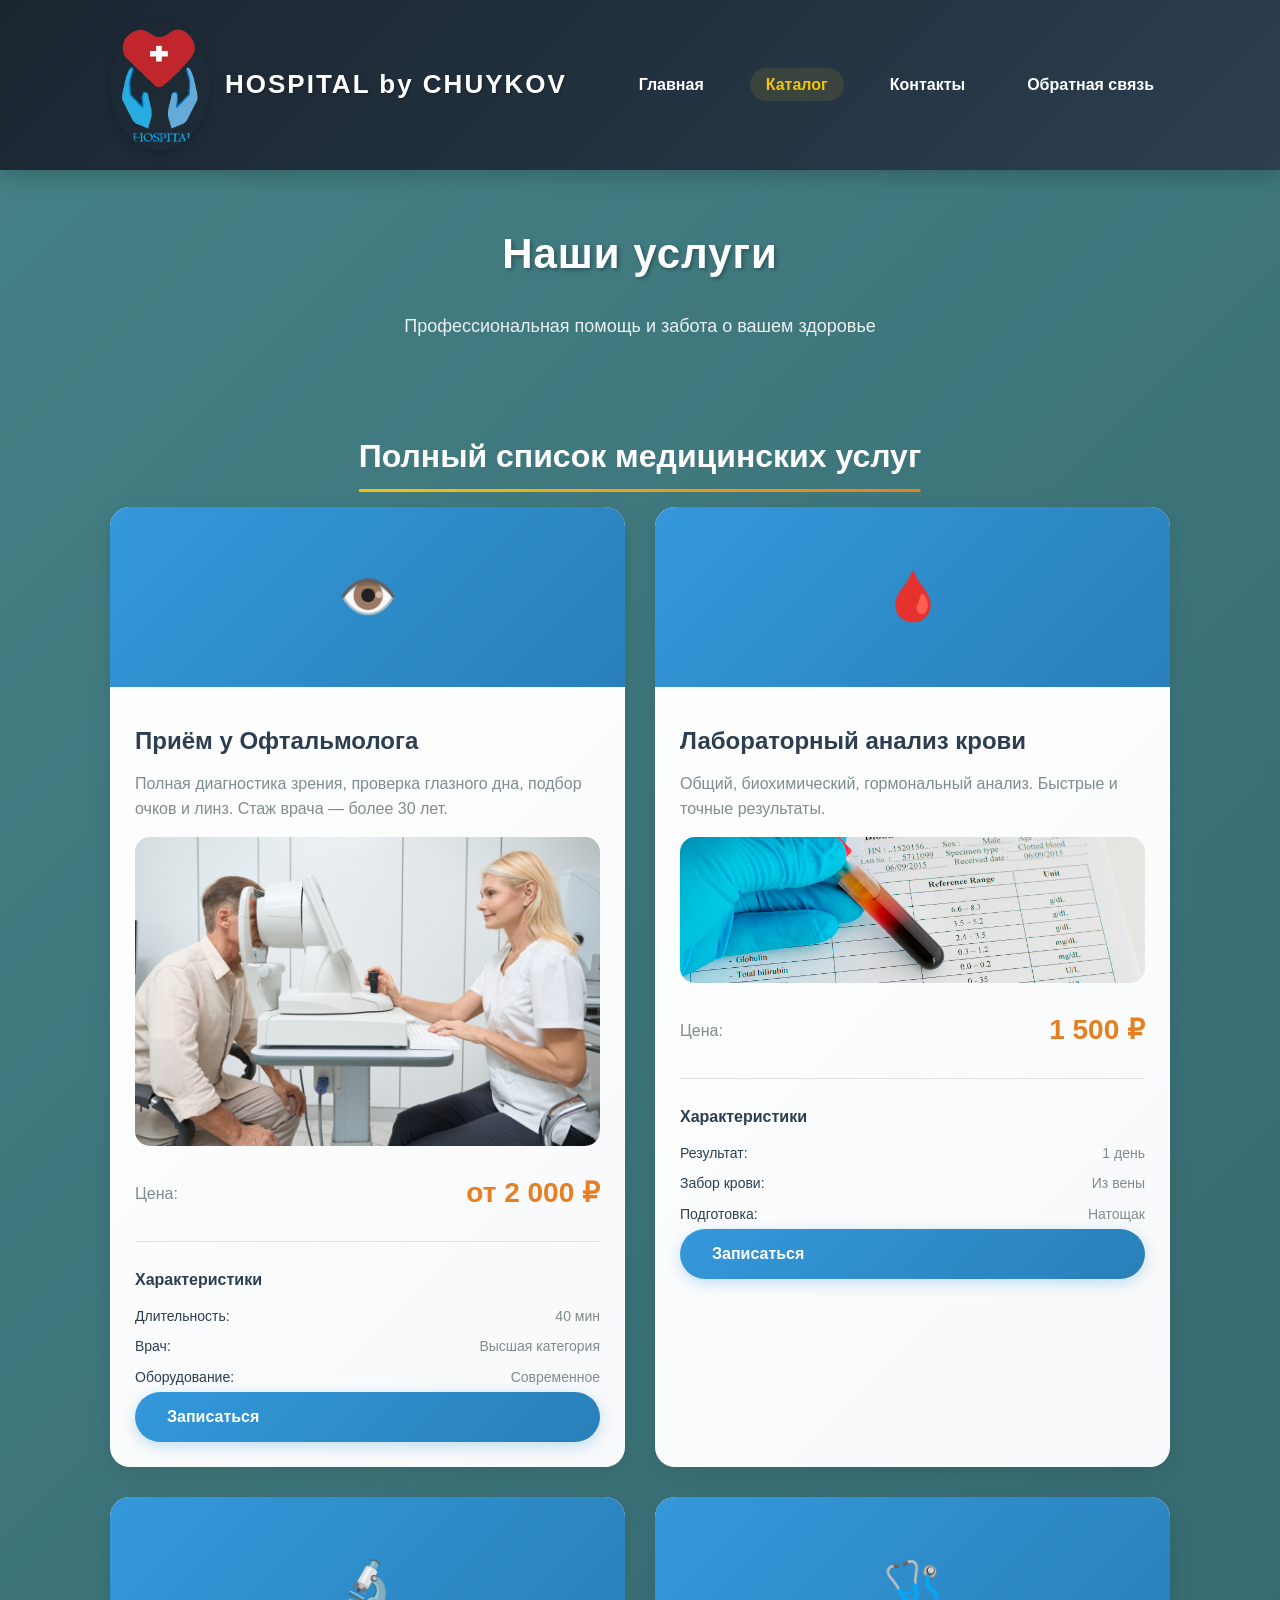
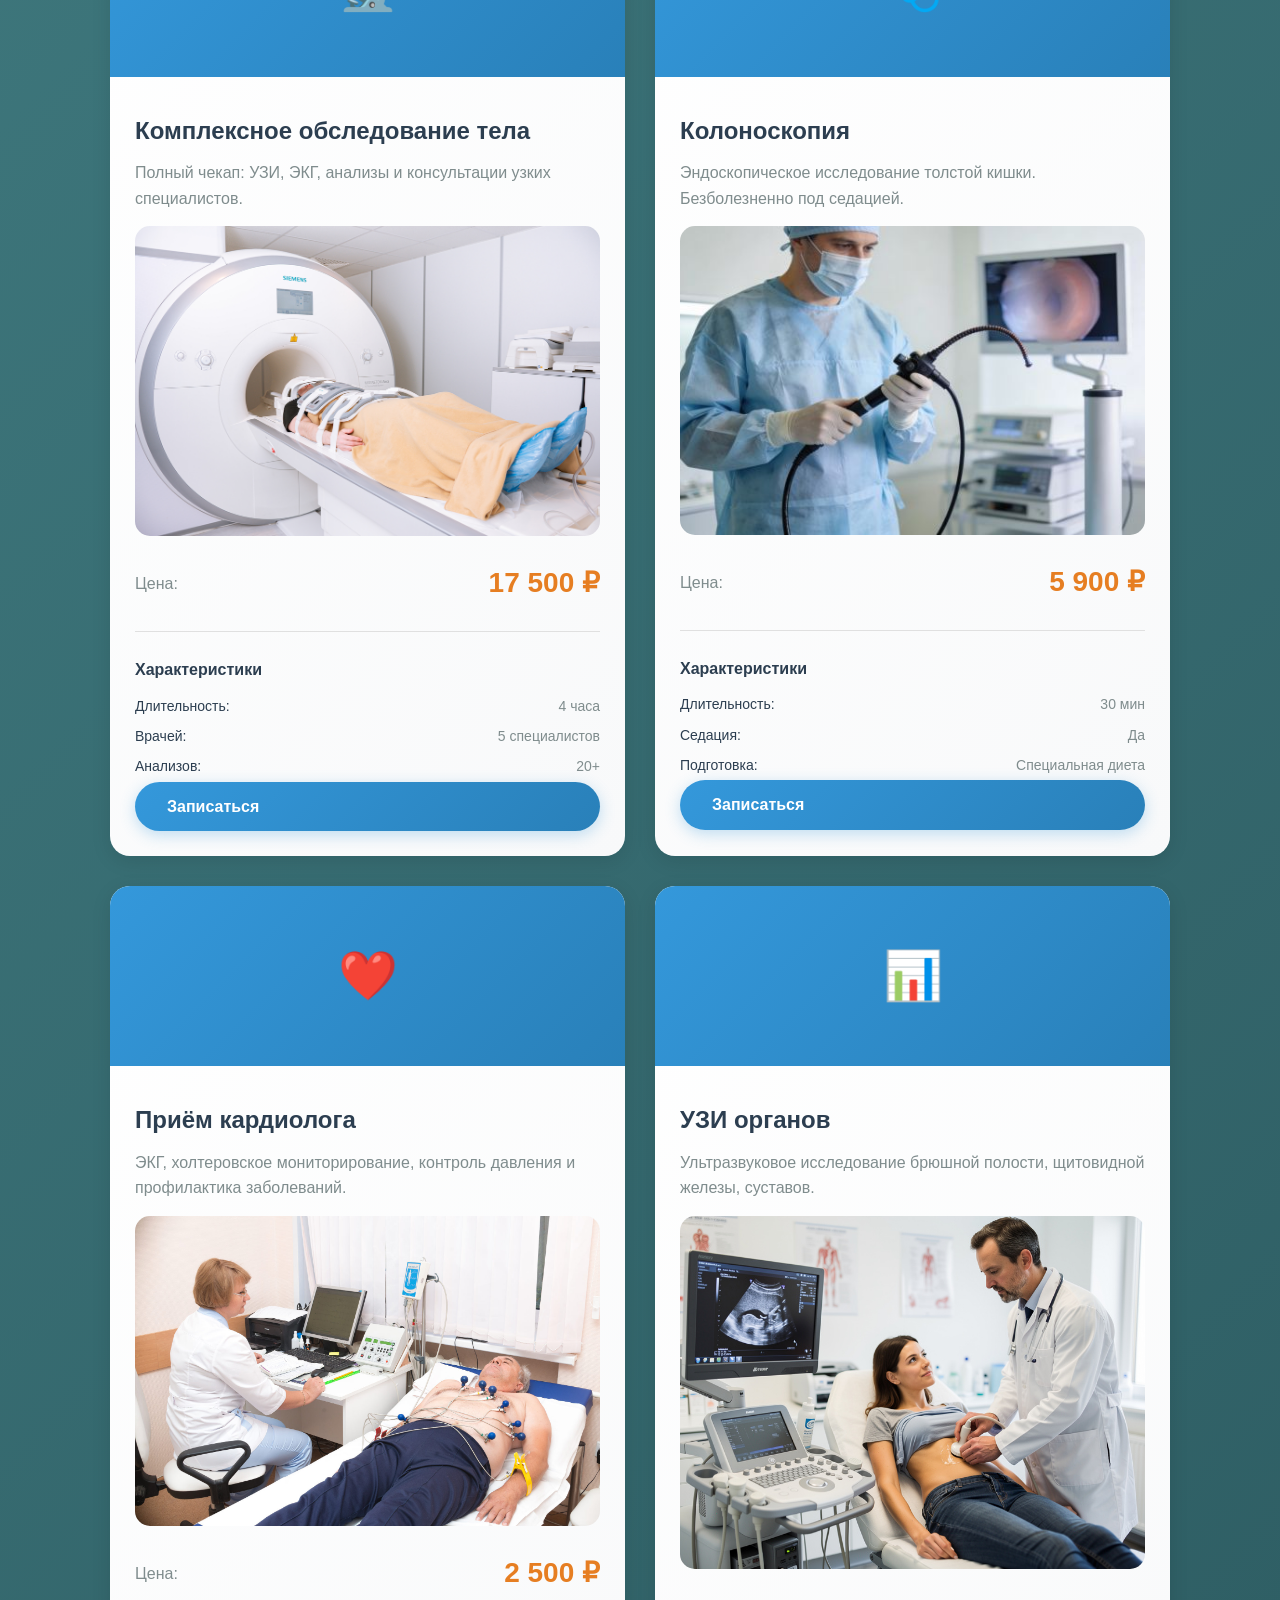
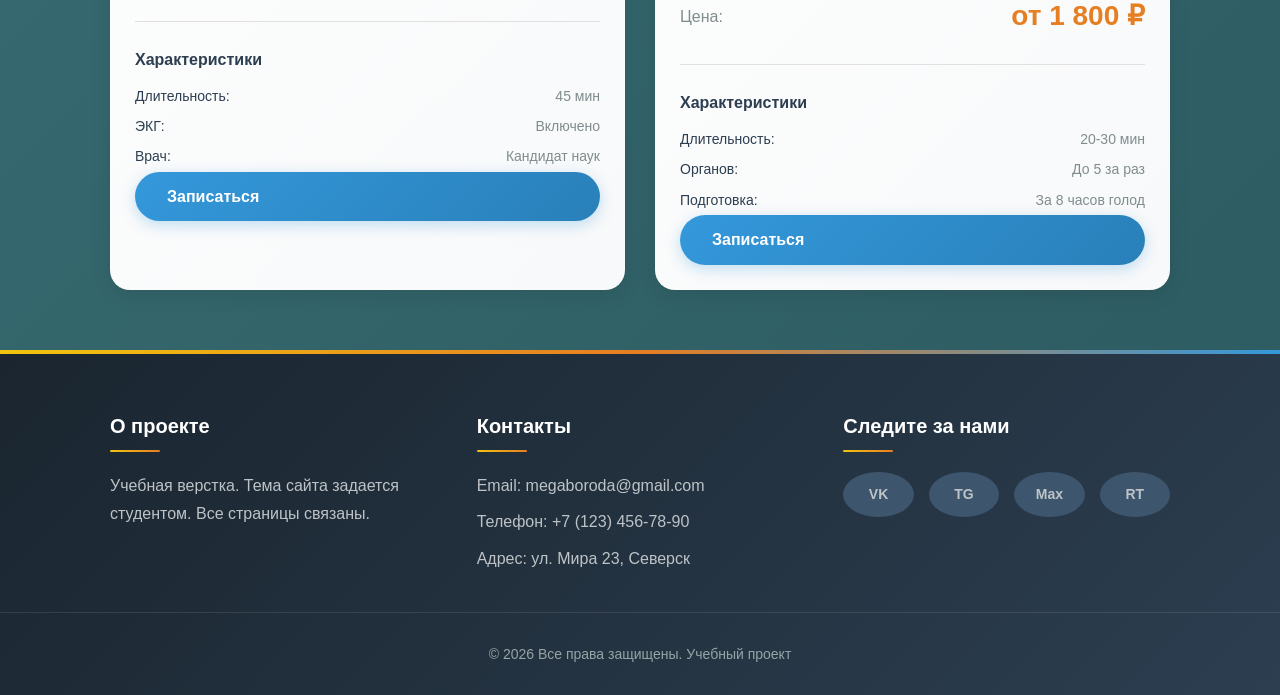
==== commit ee4904cf: "ПР-7" ====
--- a/catalog.html
+++ b/catalog.html
@@ -4,459 +4,7 @@
     <meta charset="UTF-8">
     <meta name="viewport" content="width=device-width, initial-scale=1.0, viewport-fit=cover">
     <title>Каталог услуг - HOSPITAL by CHUYKOV</title>
-    <style>
-        * {
-            margin: 0;
-            padding: 0;
-            box-sizing: border-box;
-        }
-
-        body {
-            font-family: 'Segoe UI', Tahoma, Geneva, Verdana, sans-serif;
-            font-size: 16px;
-            color: #ffffff;
-            background: linear-gradient(135deg, #448186 0%, #2c5a60 100%);
-            line-height: 1.6;
-        }
-
-        .container {
-            max-width: 1200px;
-            margin: 0 auto;
-            padding: 0 20px;
-        }
-
-        h1 {
-            font-size: 42px;
-            color: #ffffff;
-            text-align: center;
-            margin-top: 30px;
-            margin-bottom: 25px;
-            text-shadow: 2px 2px 4px rgba(0, 0, 0, 0.3);
-            letter-spacing: 1px;
-        }
-
-        .logo-name {
-            color: #ffffff;
-            text-decoration: none;
-        }
-
-        h2 {
-            font-size: 32px;
-            color: #ffffff;
-            text-align: center;
-            margin-top: 40px;
-            margin-bottom: 25px;
-            position: relative;
-            display: inline-block;
-            left: 50%;
-            transform: translateX(-50%);
-            white-space: nowrap;
-        }
-
-        h2::after {
-            content: '';
-            position: absolute;
-            bottom: -10px;
-            left: 0;
-            width: 100%;
-            height: 3px;
-            background: linear-gradient(90deg, #f1c40f, #e67e22);
-            border-radius: 2px;
-        }
-
-        h3 {
-            font-size: 24px;
-            color: #2c3e50;
-            margin-top: 15px;
-            margin-bottom: 10px;
-        }
-
-        h4 {
-            font-size: 18px;
-            color: #ecf0f1;
-            margin-top: 10px;
-            margin-bottom: 10px;
-        }
-
-        header {
-            background: linear-gradient(135deg, #1a252f 0%, #2c3e50 100%);
-            padding: 20px 0;
-            box-shadow: 0 5px 20px rgba(0, 0, 0, 0.2);
-            position: sticky;
-            top: 0;
-            z-index: 100;
-        }
-
-        header .container {
-            display: flex;
-            justify-content: space-between;
-            align-items: center;
-            flex-wrap: wrap;
-            gap: 20px;
-        }
-
-        .logo {
-            display: flex;
-            align-items: center;
-            gap: 15px;
-            text-decoration: none;
-            transition: transform 0.3s ease;
-        }
-
-        .logo:hover {
-            transform: scale(1.02);
-        }
-
-        .logo img {
-            border-radius: 50%;
-            box-shadow: 0 4px 10px rgba(0, 0, 0, 0.2);
-            transition: box-shadow 0.3s;
-        }
-
-        .logo img:hover {
-            box-shadow: 0 6px 15px rgba(0, 0, 0, 0.3);
-        }
-
-        .logo span {
-            font-size: 26px;
-            font-weight: bold;
-            color: white;
-            letter-spacing: 2px;
-            text-shadow: 1px 1px 2px rgba(0, 0, 0, 0.3);
-        }
-
-        nav ul {
-            display: flex;
-            list-style: none;
-            gap: 30px;
-            margin: 0;
-            padding: 0;
-        }
-
-        nav ul li a {
-            color: white;
-            text-decoration: none;
-            font-weight: 600;
-            font-size: 16px;
-            padding: 8px 16px;
-            border-radius: 25px;
-            transition: all 0.3s ease;
-            position: relative;
-        }
-
-        nav ul li a::before {
-            content: '';
-            position: absolute;
-            bottom: 0;
-            left: 50%;
-            transform: translateX(-50%);
-            width: 0;
-            height: 2px;
-            background: linear-gradient(90deg, #f1c40f, #e67e22);
-            transition: width 0.3s ease;
-            border-radius: 2px;
-        }
-
-        nav ul li a:hover::before {
-            width: 70%;
-        }
-
-        nav ul li a:hover {
-            color: #f1c40f;
-            background: rgba(255, 255, 255, 0.1);
-        }
-
-        nav ul li a.active {
-            color: #f1c40f;
-            background: rgba(241, 196, 15, 0.1);
-        }
-
-        .btn, button, .button {
-            display: inline-block;
-            background: linear-gradient(135deg, #3498db 0%, #2980b9 100%);
-            color: white;
-            padding: 12px 32px;
-            border: none;
-            border-radius: 50px;
-            text-decoration: none;
-            font-weight: bold;
-            font-size: 16px;
-            transition: all 0.3s ease;
-            box-shadow: 0 4px 15px rgba(52, 152, 219, 0.3);
-            cursor: pointer;
-            position: relative;
-            overflow: hidden;
-        }
-
-        .btn::before, button::before, .button::before {
-            content: '';
-            position: absolute;
-            top: 50%;
-            left: 50%;
-            width: 0;
-            height: 0;
-            border-radius: 50%;
-            background: rgba(255, 255, 255, 0.3);
-            transform: translate(-50%, -50%);
-            transition: width 0.5s, height 0.5s;
-        }
-
-        .btn:hover::before, button:hover::before, .button:hover::before {
-            width: 300px;
-            height: 300px;
-        }
-
-        .btn:hover, button:hover, .button:hover {
-            background: linear-gradient(135deg, #2980b9 0%, #1f6d9e 100%);
-            box-shadow: 0 6px 20px rgba(52, 152, 219, 0.4);
-            transform: translateY(-2px);
-        }
-
-        .btn:active, button:active, .button:active {
-            transform: translateY(0);
-        }
-
-        /* ========== СЕТКА КАТАЛОГА НА GRID ========== */
-        .catalog-grid {
-            display: grid;
-            grid-template-columns: repeat(auto-fit, minmax(350px, 1fr));
-            gap: 30px;
-        }
-
-        .product-card {
-            display: flex;
-            flex-direction: column;
-            background: linear-gradient(135deg, #ffffff 0%, #f8f9fa 100%);
-            border-radius: 20px;
-            overflow: hidden;
-            transition: all 0.3s ease;
-            box-shadow: 0 5px 20px rgba(0, 0, 0, 0.1);
-            height: 100%;
-            padding: 25px;
-        }
-
-        .product-card:hover {
-            transform: translateY(-10px);
-            box-shadow: 0 15px 35px rgba(0, 0, 0, 0.15);
-        }
-
-        .product-card .card-content {
-            flex: 1;
-            display: flex;
-            flex-direction: column;
-        }
-
-        .product-card .price {
-            margin-top: auto;
-        }
-
-        .card-img {
-            height: 180px;
-            background: linear-gradient(135deg, #3498db, #2980b9);
-            display: flex;
-            align-items: center;
-            justify-content: center;
-            color: white;
-            font-size: 48px;
-            border-radius: 15px;
-            transition: all 0.3s ease;
-        }
-
-        .product-card:hover .card-img {
-            transform: scale(1.02);
-        }
-
-        .product-card img {
-            width: 100%;
-            border-radius: 15px;
-            margin: 15px 0;
-        }
-
-        .product-card p {
-            color: #7f8c8d;
-        }
-
-        /* ========== ВЛОЖЕННАЯ СЕТКА ВНУТРИ КАРТОЧКИ ========== */
-        .product-details {
-            display: grid;
-            grid-template-columns: 1fr auto;
-            align-items: center;
-            margin: 10px 0;
-            gap: 10px;
-        }
-
-        .product-details .label {
-            color: #7f8c8d;
-            font-weight: 500;
-        }
-
-        .product-details .price {
-            margin: 0;
-            text-align: right;
-            font-size: 28px;
-            font-weight: bold;
-            color: #e67e22;
-        }
-
-        section {
-            margin-top: 50px;
-            margin-bottom: 50px;
-        }
-
-        /* ========== ПОДВАЛ ========== */
-        footer {
-            background: linear-gradient(135deg, #1a252f 0%, #2c3e50 100%);
-            padding: 50px 0 30px;
-            margin-top: 60px;
-            position: relative;
-        }
-
-        footer::before {
-            content: '';
-            position: absolute;
-            top: 0;
-            left: 0;
-            right: 0;
-            height: 4px;
-            background: linear-gradient(90deg, #f1c40f, #e67e22, #3498db);
-        }
-
-        footer .container {
-            display: flex;
-            justify-content: space-between;
-            flex-wrap: wrap;
-            gap: 40px;
-        }
-
-        .footer-col {
-            flex: 1;
-            min-width: 220px;
-        }
-
-        .footer-col h4 {
-            color: white;
-            margin-bottom: 20px;
-            font-size: 20px;
-            position: relative;
-            padding-bottom: 10px;
-        }
-
-        .footer-col h4::after {
-            content: '';
-            position: absolute;
-            bottom: 0;
-            left: 0;
-            width: 50px;
-            height: 2px;
-            background: linear-gradient(90deg, #f1c40f, #e67e22);
-            border-radius: 2px;
-        }
-
-        .footer-col p, .footer-col a {
-            color: #bdc3c7;
-            text-decoration: none;
-            line-height: 1.8;
-            transition: all 0.3s ease;
-            display: block;
-            margin-bottom: 8px;
-        }
-
-        .footer-col a:hover {
-            color: #f1c40f;
-            transform: translateX(5px);
-        }
-
-        /* ========== СОЦСЕТИ В ПОДВАЛЕ — GRID ========== */
-        .social-links {
-            display: grid;
-            grid-template-columns: repeat(4, 1fr);
-            gap: 15px;
-            margin-top: 15px;
-        }
-
-        .social-icon {
-            background-color: #3d566e;
-            padding: 10px;
-            text-align: center;
-            border-radius: 50%;
-            transition: all 0.3s ease;
-            color: #ecf0f1;
-            text-decoration: none;
-            font-weight: 600;
-            font-size: 14px;
-        }
-
-        .social-icon:hover {
-            background: linear-gradient(135deg, #f1c40f, #e67e22);
-            color: #2c3e50;
-            transform: translateY(-3px) scale(1.05);
-            box-shadow: 0 4px 15px rgba(241, 196, 15, 0.3);
-        }
-
-        .copyright {
-            text-align: center;
-            padding-top: 30px;
-            margin-top: 30px;
-            border-top: 1px solid rgba(255, 255, 255, 0.1);
-            font-size: 14px;
-            color: #95a5a6;
-            width: 100%;
-        }
-
-        ul {
-            list-style: none;
-        }
-
-        html {
-            scroll-behavior: smooth;
-        }
-
-        ::selection {
-            background: #f1c40f;
-            color: #2c3e50;
-        }
-
-        ::-webkit-scrollbar {
-            width: 10px;
-        }
-
-        ::-webkit-scrollbar-track {
-            background: #2c3e50;
-        }
-
-        ::-webkit-scrollbar-thumb {
-            background: linear-gradient(135deg, #3498db, #2980b9);
-            border-radius: 5px;
-        }
-
-        ::-webkit-scrollbar-thumb:hover {
-            background: linear-gradient(135deg, #2980b9, #1f6d9e);
-        }
-
-        /* ========== АДАПТАЦИЯ ДЛЯ ТЕЛЕФОНОВ ========== */
-        @media (max-width: 480px) {
-            .catalog-grid {
-                grid-template-columns: 1fr;
-            }
-
-            .social-links {
-                grid-template-columns: repeat(2, 1fr);
-            }
-
-            h1 {
-                font-size: 28px;
-            }
-
-            h2 {
-                font-size: 24px;
-                white-space: normal;
-            }
-
-            .container {
-                padding: 0 15px;
-            }
-        }
-    </style>
+    <link rel="stylesheet" href="style.css">
 </head>
 <body>
     <header>
@@ -465,8 +13,13 @@
                 <img src="лого_болька-no-bg-preview (carve.photos).png" width="100" height="130" alt="Логотип больницы">
                 <span class="logo-name">HOSPITAL by CHUYKOV</span>
             </a>
+            <button class="burger" id="burgerBtn" aria-label="Меню">
+                <span></span>
+                <span></span>
+                <span></span>
+            </button>
             <nav>
-                <ul>
+                <ul id="navMenu">
                     <li><a href="index.html">Главная</a></li>
                     <li><a href="catalog.html" class="active">Каталог</a></li>
                     <li><a href="contacts.html">Контакты</a></li>
@@ -490,80 +43,134 @@
                 <div class="catalog-grid">
                     <div class="product-card">
                         <div class="card-img">👁️</div>
-                        <h3>Приём у Офтальмолога</h3>
-                        <p>Полная диагностика зрения, проверка глазного дна, подбор очков и линз. Стаж врача — более 30 лет.</p>
-                        <img src="офтальмолог2.jpg" alt="Приём офтальмолога">
-                        <!-- ВЛОЖЕННАЯ СЕТКА ВНУТРИ КАРТОЧКИ -->
-                        <div class="product-details">
-                            <span class="label">Цена:</span>
-                            <span class="price">от 2 000 ₽</span>
-                        </div>
-                        <a href="#" class="btn">Записаться</a>
+                        <div class="card-content">
+                            <h3>Приём у Офтальмолога</h3>
+                            <p>Полная диагностика зрения, проверка глазного дна, подбор очков и линз. Стаж врача — более 30 лет.</p>
+                            <img src="офтальмолог2.jpg" alt="Приём офтальмолога">
+                            <div class="product-details">
+                                <span class="label">Цена:</span>
+                                <span class="price">от 2 000 ₽</span>
+                            </div>
+                            <div class="product-specs">
+                                <h4>Характеристики</h4>
+                                <ul>
+                                    <li><span>Длительность:</span><span>40 мин</span></li>
+                                    <li><span>Врач:</span><span>Высшая категория</span></li>
+                                    <li><span>Оборудование:</span><span>Современное</span></li>
+                                </ul>
+                            </div>
+                            <a href="#" class="btn">Записаться</a>
+                        </div>
                     </div>
 
                     <div class="product-card">
                         <div class="card-img">🩸</div>
-                        <h3>Лабораторный анализ крови</h3>
-                        <p>Общий, биохимический, гормональный анализ. Быстрые и точные результаты.</p>
-                        <img src="кровка.jpg" alt="Сдача крови">
-                        <!-- ВЛОЖЕННАЯ СЕТКА ВНУТРИ КАРТОЧКИ -->
-                        <div class="product-details">
-                            <span class="label">Цена:</span>
-                            <span class="price">1 500 ₽</span>
-                        </div>
-                        <a href="#" class="btn">Записаться</a>
+                        <div class="card-content">
+                            <h3>Лабораторный анализ крови</h3>
+                            <p>Общий, биохимический, гормональный анализ. Быстрые и точные результаты.</p>
+                            <img src="кровка.jpg" alt="Сдача крови">
+                            <div class="product-details">
+                                <span class="label">Цена:</span>
+                                <span class="price">1 500 ₽</span>
+                            </div>
+                            <div class="product-specs">
+                                <h4>Характеристики</h4>
+                                <ul>
+                                    <li><span>Результат:</span><span>1 день</span></li>
+                                    <li><span>Забор крови:</span><span>Из вены</span></li>
+                                    <li><span>Подготовка:</span><span>Натощак</span></li>
+                                </ul>
+                            </div>
+                            <a href="#" class="btn">Записаться</a>
+                        </div>
                     </div>
 
                     <div class="product-card">
                         <div class="card-img">🔬</div>
-                        <h3>Комплексное обследование тела</h3>
-                        <p>Полный чекап: УЗИ, ЭКГ, анализы и консультации узких специалистов.</p>
-                        <img src="всё тело.jpg" alt="Чекап организма">
-                        <!-- ВЛОЖЕННАЯ СЕТКА ВНУТРИ КАРТОЧКИ -->
-                        <div class="product-details">
-                            <span class="label">Цена:</span>
-                            <span class="price">17 500 ₽</span>
-                        </div>
-                        <a href="#" class="btn">Записаться</a>
+                        <div class="card-content">
+                            <h3>Комплексное обследование тела</h3>
+                            <p>Полный чекап: УЗИ, ЭКГ, анализы и консультации узких специалистов.</p>
+                            <img src="всё тело.jpg" alt="Чекап организма">
+                            <div class="product-details">
+                                <span class="label">Цена:</span>
+                                <span class="price">17 500 ₽</span>
+                            </div>
+                            <div class="product-specs">
+                                <h4>Характеристики</h4>
+                                <ul>
+                                    <li><span>Длительность:</span><span>4 часа</span></li>
+                                    <li><span>Врачей:</span><span>5 специалистов</span></li>
+                                    <li><span>Анализов:</span><span>20+</span></li>
+                                </ul>
+                            </div>
+                            <a href="#" class="btn">Записаться</a>
+                        </div>
                     </div>
 
                     <div class="product-card">
                         <div class="card-img">🩺</div>
-                        <h3>Колоноскопия</h3>
-                        <p>Эндоскопическое исследование толстой кишки. Безболезненно под седацией.</p>
-                        <img src="клоноскопия.jpg" alt="Колоноскопия">
-                        <!-- ВЛОЖЕННАЯ СЕТКА ВНУТРИ КАРТОЧКИ -->
-                        <div class="product-details">
-                            <span class="label">Цена:</span>
-                            <span class="price">5 900 ₽</span>
-                        </div>
-                        <a href="#" class="btn">Записаться</a>
+                        <div class="card-content">
+                            <h3>Колоноскопия</h3>
+                            <p>Эндоскопическое исследование толстой кишки. Безболезненно под седацией.</p>
+                            <img src="клоноскопия.jpg" alt="Колоноскопия">
+                            <div class="product-details">
+                                <span class="label">Цена:</span>
+                                <span class="price">5 900 ₽</span>
+                            </div>
+                            <div class="product-specs">
+                                <h4>Характеристики</h4>
+                                <ul>
+                                    <li><span>Длительность:</span><span>30 мин</span></li>
+                                    <li><span>Седация:</span><span>Да</span></li>
+                                    <li><span>Подготовка:</span><span>Специальная диета</span></li>
+                                </ul>
+                            </div>
+                            <a href="#" class="btn">Записаться</a>
+                        </div>
                     </div>
 
                     <div class="product-card">
                         <div class="card-img">❤️</div>
-                        <h3>Приём кардиолога</h3>
-                        <p>ЭКГ, холтеровское мониторирование, контроль давления и профилактика заболеваний.</p>
-                        <img src="кардиолог.jpg" alt="Консультация кардиолога">
-                        <!-- ВЛОЖЕННАЯ СЕТКА ВНУТРИ КАРТОЧКИ -->
-                        <div class="product-details">
-                            <span class="label">Цена:</span>
-                            <span class="price">2 500 ₽</span>
-                        </div>
-                        <a href="#" class="btn">Записаться</a>
+                        <div class="card-content">
+                            <h3>Приём кардиолога</h3>
+                            <p>ЭКГ, холтеровское мониторирование, контроль давления и профилактика заболеваний.</p>
+                            <img src="кардиолог.jpg" alt="Консультация кардиолога">
+                            <div class="product-details">
+                                <span class="label">Цена:</span>
+                                <span class="price">2 500 ₽</span>
+                            </div>
+                            <div class="product-specs">
+                                <h4>Характеристики</h4>
+                                <ul>
+                                    <li><span>Длительность:</span><span>45 мин</span></li>
+                                    <li><span>ЭКГ:</span><span>Включено</span></li>
+                                    <li><span>Врач:</span><span>Кандидат наук</span></li>
+                                </ul>
+                            </div>
+                            <a href="#" class="btn">Записаться</a>
+                        </div>
                     </div>
 
                     <div class="product-card">
                         <div class="card-img">📊</div>
-                        <h3>УЗИ органов</h3>
-                        <p>Ультразвуковое исследование брюшной полости, щитовидной железы, суставов.</p>
-                        <img src="узи.jpg" alt="УЗИ диагностика">
-                        <!-- ВЛОЖЕННАЯ СЕТКА ВНУТРИ КАРТОЧКИ -->
-                        <div class="product-details">
-                            <span class="label">Цена:</span>
-                            <span class="price">от 1 800 ₽</span>
-                        </div>
-                        <a href="#" class="btn">Записаться</a>
+                        <div class="card-content">
+                            <h3>УЗИ органов</h3>
+                            <p>Ультразвуковое исследование брюшной полости, щитовидной железы, суставов.</p>
+                            <img src="узи.jpg" alt="УЗИ диагностика">
+                            <div class="product-details">
+                                <span class="label">Цена:</span>
+                                <span class="price">от 1 800 ₽</span>
+                            </div>
+                            <div class="product-specs">
+                                <h4>Характеристики</h4>
+                                <ul>
+                                    <li><span>Длительность:</span><span>20-30 мин</span></li>
+                                    <li><span>Органов:</span><span>До 5 за раз</span></li>
+                                    <li><span>Подготовка:</span><span>За 8 часов голод</span></li>
+                                </ul>
+                            </div>
+                            <a href="#" class="btn">Записаться</a>
+                        </div>
                     </div>
                 </div>
             </div>
@@ -596,5 +203,16 @@
             <p>&copy; 2026 Все права защищены. Учебный проект</p>
         </div>
     </footer>
+
+    <script>
+        const burgerBtn = document.getElementById('burgerBtn');
+        const navMenu = document.getElementById('navMenu');
+        if (burgerBtn && navMenu) {
+            burgerBtn.addEventListener('click', function() {
+                this.classList.toggle('active');
+                navMenu.classList.toggle('open');
+            });
+        }
+    </script>
 </body>
 </html>
--- a/style.css
+++ b/style.css
@@ -0,0 +1,1375 @@
+* {
+    margin: 0;
+    padding: 0;
+    box-sizing: border-box;
+}
+
+body {
+    font-family: 'Segoe UI', Tahoma, Geneva, Verdana, sans-serif;
+    font-size: 16px;
+    color: #ffffff;
+    background: linear-gradient(135deg, #448186 0%, #2c5a60 100%);
+    line-height: 1.6;
+}
+
+.container {
+    max-width: 1200px;
+    margin: 0 auto;
+    padding: 0 20px;
+}
+
+h1 {
+    font-size: 42px;
+    color: #ffffff;
+    text-align: center;
+    margin-top: 30px;
+    margin-bottom: 25px;
+    text-shadow: 2px 2px 4px rgba(0, 0, 0, 0.3);
+    letter-spacing: 1px;
+}
+
+.logo-name {
+    color: #ffffff;
+    text-decoration: none;
+}
+
+h2 {
+    font-size: 32px;
+    color: #ffffff;
+    text-align: center;
+    margin-top: 40px;
+    margin-bottom: 25px;
+    position: relative;
+    display: inline-block;
+    left: 50%;
+    transform: translateX(-50%);
+    white-space: nowrap;
+}
+
+h2::after {
+    content: '';
+    position: absolute;
+    bottom: -10px;
+    left: 0;
+    width: 100%;
+    height: 3px;
+    background: linear-gradient(90deg, #f1c40f, #e67e22);
+    border-radius: 2px;
+}
+
+h3 {
+    font-size: 24px;
+    color: #2c3e50;
+    margin-top: 15px;
+    margin-bottom: 10px;
+}
+
+h4 {
+    font-size: 18px;
+    color: #ecf0f1;
+    margin-top: 10px;
+    margin-bottom: 10px;
+}
+
+header {
+    background: linear-gradient(135deg, #1a252f 0%, #2c3e50 100%);
+    padding: 20px 0;
+    box-shadow: 0 5px 20px rgba(0, 0, 0, 0.2);
+    position: sticky;
+    top: 0;
+    z-index: 100;
+}
+
+header .container {
+    display: flex;
+    justify-content: space-between;
+    align-items: center;
+    flex-wrap: wrap;
+    gap: 20px;
+}
+
+.logo {
+    display: flex;
+    align-items: center;
+    gap: 15px;
+    text-decoration: none;
+    transition: transform 0.3s ease;
+}
+
+.logo:hover {
+    transform: scale(1.02);
+}
+
+.logo img {
+    border-radius: 50%;
+    box-shadow: 0 4px 10px rgba(0, 0, 0, 0.2);
+    transition: box-shadow 0.3s;
+}
+
+.logo img:hover {
+    box-shadow: 0 6px 15px rgba(0, 0, 0, 0.3);
+}
+
+.logo span {
+    font-size: 26px;
+    font-weight: bold;
+    color: white;
+    letter-spacing: 2px;
+    text-shadow: 1px 1px 2px rgba(0, 0, 0, 0.3);
+}
+
+nav ul {
+    display: flex;
+    list-style: none;
+    gap: 30px;
+    margin: 0;
+    padding: 0;
+}
+
+nav ul li a {
+    color: white;
+    text-decoration: none;
+    font-weight: 600;
+    font-size: 16px;
+    padding: 8px 16px;
+    border-radius: 25px;
+    transition: all 0.3s ease;
+    position: relative;
+}
+
+nav ul li a::before {
+    content: '';
+    position: absolute;
+    bottom: 0;
+    left: 50%;
+    transform: translateX(-50%);
+    width: 0;
+    height: 2px;
+    background: linear-gradient(90deg, #f1c40f, #e67e22);
+    transition: width 0.3s ease;
+    border-radius: 2px;
+}
+
+nav ul li a:hover::before {
+    width: 70%;
+}
+
+nav ul li a:hover {
+    color: #f1c40f;
+    background: rgba(255, 255, 255, 0.1);
+}
+
+nav ul li a.active {
+    color: #f1c40f;
+    background: rgba(241, 196, 15, 0.1);
+}
+
+.btn, button, .button {
+    display: inline-block;
+    background: linear-gradient(135deg, #3498db 0%, #2980b9 100%);
+    color: white;
+    padding: 12px 32px;
+    border: none;
+    border-radius: 50px;
+    text-decoration: none;
+    font-weight: bold;
+    font-size: 16px;
+    transition: all 0.3s ease;
+    box-shadow: 0 4px 15px rgba(52, 152, 219, 0.3);
+    cursor: pointer;
+    position: relative;
+    overflow: hidden;
+}
+
+.btn::before, button::before, .button::before {
+    content: '';
+    position: absolute;
+    top: 50%;
+    left: 50%;
+    width: 0;
+    height: 0;
+    border-radius: 50%;
+    background: rgba(255, 255, 255, 0.3);
+    transform: translate(-50%, -50%);
+    transition: width 0.5s, height 0.5s;
+}
+
+.btn:hover::before, button:hover::before, .button:hover::before {
+    width: 300px;
+    height: 300px;
+}
+
+.btn:hover, button:hover, .button:hover {
+    background: linear-gradient(135deg, #2980b9 0%, #1f6d9e 100%);
+    box-shadow: 0 6px 20px rgba(52, 152, 219, 0.4);
+    transform: translateY(-2px);
+}
+
+.btn:active, button:active, .button:active {
+    transform: translateY(0);
+}
+
+/* ========== СЕТКА КАТАЛОГА НА GRID ========== */
+.cards-grid {
+    display: grid;
+    grid-template-columns: repeat(auto-fill, minmax(280px, 1fr));
+    gap: 30px;
+}
+
+.product-card {
+    display: flex;
+    flex-direction: column;
+    background: linear-gradient(135deg, #ffffff 0%, #f8f9fa 100%);
+    border-radius: 20px;
+    overflow: hidden;
+    transition: all 0.3s ease;
+    box-shadow: 0 5px 20px rgba(0, 0, 0, 0.1);
+    height: 100%;
+    margin-bottom: 0;
+}
+
+.product-card:hover {
+    transform: translateY(-10px);
+    box-shadow: 0 15px 35px rgba(0, 0, 0, 0.15);
+}
+
+.product-card .card-content {
+    flex: 1;
+    display: flex;
+    flex-direction: column;
+    padding: 20px 25px 25px;
+}
+
+.product-card .price {
+    margin-top: auto;
+}
+
+.card-img {
+    height: 180px;
+    background: linear-gradient(135deg, #3498db, #2980b9);
+    display: flex;
+    align-items: center;
+    justify-content: center;
+    color: white;
+    font-size: 48px;
+    border-radius: 15px 15px 0 0;
+    transition: all 0.3s ease;
+}
+
+.product-card:hover .card-img {
+    transform: scale(1.02);
+}
+
+.price {
+    font-size: 28px;
+    font-weight: bold;
+    color: #e67e22;
+    margin: 15px 0;
+}
+
+/* ========== СЕТКА ПРЕИМУЩЕСТВ НА GRID ========== */
+.feature-card {
+    background: linear-gradient(135deg, #ffffff 0%, #f0f4f8 100%);
+    padding: 30px 20px;
+    border-radius: 20px;
+    text-align: center;
+    box-shadow: 0 5px 15px rgba(0, 0, 0, 0.08);
+    transition: all 0.3s ease;
+    cursor: pointer;
+}
+
+.feature-card:hover {
+    transform: translateY(-5px);
+    box-shadow: 0 10px 30px rgba(0, 0, 0, 0.12);
+}
+
+.feature-card i {
+    font-size: 48px;
+    color: #3498db;
+    margin-bottom: 15px;
+    display: inline-block;
+}
+
+.feature-card h3 {
+    color: #2c3e50;
+    margin-bottom: 10px;
+}
+
+.feature-card p {
+    color: #7f8c8d;
+}
+
+.features-grid {
+    display: grid;
+    grid-template-columns: repeat(auto-fit, minmax(250px, 1fr));
+    gap: 30px;
+    margin-top: 20px;
+}
+
+.features-grid .feature-card {
+    flex: none;
+    min-width: auto;
+    max-width: none;
+    margin-bottom: 0;
+}
+
+/* ========== ГАЛЕРЕЯ НА GRID ========== */
+.gallery-grid {
+    display: grid;
+    grid-template-columns: repeat(4, 1fr);
+    grid-auto-rows: 200px;
+    gap: 15px;
+    margin-top: 20px;
+}
+
+.gallery-item {
+    border-radius: 20px;
+    overflow: hidden;
+    box-shadow: 0 4px 15px rgba(0, 0, 0, 0.1);
+    transition: all 0.3s ease;
+    position: relative;
+}
+
+.gallery-item:hover {
+    transform: scale(1.02);
+    box-shadow: 0 8px 25px rgba(0, 0, 0, 0.2);
+}
+
+.gallery-item img {
+    width: 100% !important;
+    height: 100% !important;
+    object-fit: cover;
+    object-position: center;
+    display: block;
+    border-radius: 20px;
+    transition: all 0.3s ease;
+}
+
+.gallery-item:hover img {
+    transform: scale(1.05);
+}
+
+/* ===== РАЗМЕРЫ ЭЛЕМЕНТОВ ===== */
+.gallery-item-1 {
+    grid-column: span 2;
+    grid-row: span 2;
+}
+
+.gallery-item-2 {
+    grid-column: span 1;
+    grid-row: span 1;
+}
+
+.gallery-item-3 {
+    grid-column: span 2;
+    grid-row: span 1;
+}
+
+.gallery-item-4 {
+    grid-column: span 1;
+    grid-row: span 1;
+}
+
+.gallery-item-5 {
+    grid-column: span 1;
+    grid-row: span 2;
+}
+
+.gallery-item-6 {
+    grid-column: span 1;
+    grid-row: span 1;
+}
+
+/* ===== АДАПТИВ ===== */
+@media (max-width: 992px) {
+    .gallery-grid {
+        grid-template-columns: repeat(3, 1fr);
+        grid-auto-rows: 180px;
+        gap: 12px;
+    }
+    
+    .gallery-item-1 {
+        grid-column: span 2;
+        grid-row: span 2;
+    }
+    
+    .gallery-item-3 {
+        grid-column: span 1;
+    }
+    
+    .gallery-item-5 {
+        grid-row: span 1;
+    }
+}
+
+@media (max-width: 576px) {
+    .gallery-grid {
+        grid-template-columns: repeat(2, 1fr);
+        grid-auto-rows: 150px;
+        gap: 10px;
+    }
+    
+    .gallery-item-1 {
+        grid-column: span 2;
+        grid-row: span 2;
+    }
+    
+    .gallery-item-3 {
+        grid-column: span 2;
+        grid-row: span 1;
+    }
+    
+    .gallery-item-5 {
+        grid-row: span 1;
+    }
+}
+
+/* ========== ПОПУЛЯРНОЕ НА GRID ========== */
+.popular-grid {
+    display: grid;
+    grid-template-columns: repeat(auto-fill, minmax(260px, 1fr));
+    gap: 25px;
+    margin-top: 20px;
+}
+
+/* ========== HERO ========== */
+.hero {
+    background: linear-gradient(135deg, rgba(0,0,0,0.7) 0%, rgba(0,0,0,0.4) 100%), url('https://via.placeholder.com/1920x600/448186/ffffff?text=Hospital+Hero');
+    background-size: cover;
+    background-position: center;
+    background-attachment: fixed;
+    padding: 120px 0;
+    text-align: center;
+    position: relative;
+}
+
+.hero h1 {
+    font-size: 52px;
+    margin-bottom: 20px;
+    animation: fadeInUp 1s ease;
+}
+
+.hero p {
+    font-size: 20px;
+    margin-bottom: 30px;
+    animation: fadeInUp 1s ease 0.2s backwards;
+}
+
+.hero .btn {
+    animation: fadeInUp 1s ease 0.4s backwards;
+    background: linear-gradient(135deg, #e67e22 0%, #d35400 100%);
+    box-shadow: 0 4px 15px rgba(230, 126, 34, 0.4);
+}
+
+.hero .btn:hover {
+    background: linear-gradient(135deg, #d35400 0%, #b84300 100%);
+}
+
+@keyframes fadeInUp {
+    from {
+        opacity: 0;
+        transform: translateY(30px);
+    }
+    to {
+        opacity: 1;
+        transform: translateY(0);
+    }
+}
+
+section {
+    margin-top: 50px;
+    margin-bottom: 50px;
+}
+
+.contacts-info {
+    display: flex;
+    flex-wrap: wrap;
+    justify-content: space-between;
+    gap: 25px;
+    background: linear-gradient(135deg, #ffffff 0%, #f8f9fa 100%);
+    padding: 30px;
+    border-radius: 20px;
+    margin-bottom: 30px;
+    box-shadow: 0 5px 20px rgba(0, 0, 0, 0.08);
+}
+
+.contacts-info > div {
+    flex: 1;
+    min-width: 200px;
+    text-align: center;
+}
+
+.contacts-info i {
+    font-size: 32px;
+    color: #3498db;
+    margin-bottom: 10px;
+    display: inline-block;
+}
+
+.contacts-info h3 {
+    color: #2c3e50;
+    margin-bottom: 10px;
+}
+
+.contacts-info p {
+    color: #7f8c8d;
+}
+
+.map iframe {
+    width: 100%;
+    border: none;
+    border-radius: 20px;
+    box-shadow: 0 5px 20px rgba(0, 0, 0, 0.1);
+}
+
+form {
+    background: linear-gradient(135deg, #ffffff 0%, #f8f9fa 100%);
+    padding: 40px;
+    border-radius: 25px;
+    max-width: 600px;
+    margin: 0 auto;
+    box-shadow: 0 10px 30px rgba(0, 0, 0, 0.1);
+}
+
+form div {
+    margin-bottom: 25px;
+}
+
+label {
+    display: block;
+    font-weight: 600;
+    margin-bottom: 10px;
+    color: #2c3e50;
+}
+
+input, textarea, select {
+    width: 100%;
+    padding: 12px 18px;
+    border: 2px solid #e0e0e0;
+    border-radius: 12px;
+    font-size: 16px;
+    transition: all 0.3s ease;
+    background: white;
+    font-family: inherit;
+}
+
+input:focus, textarea:focus, select:focus {
+    outline: none;
+    border-color: #3498db;
+    box-shadow: 0 0 0 4px rgba(52, 152, 219, 0.1);
+}
+
+textarea {
+    resize: vertical;
+    min-height: 100px;
+}
+
+/* ========== НОВЫЙ МАКЕТ ГЛАВНОЙ СТРАНИЦЫ ========== */
+.page-layout {
+    display: grid;
+    grid-template-areas:
+        "hero hero"
+        "features features"
+        "popular sidebar"
+        "gallery gallery";
+    grid-template-columns: 2fr 1fr;
+    gap: 40px;
+}
+
+.hero-section { grid-area: hero; }
+.features-section { grid-area: features; }
+.popular-section { grid-area: popular; }
+.sidebar-section { grid-area: sidebar; }
+.gallery-section { grid-area: gallery; }
+
+/* ========== СТИЛИ ДЛЯ САЙДБАРА ========== */
+.sidebar-section {
+    background: linear-gradient(135deg, #ffffff 0%, #f8f9fa 100%);
+    padding: 30px 25px;
+    border-radius: 20px;
+    box-shadow: 0 5px 20px rgba(0, 0, 0, 0.08);
+}
+
+.sidebar-section h3 {
+    color: #2c3e50;
+    font-size: 24px;
+    margin-bottom: 20px;
+    position: relative;
+    padding-bottom: 10px;
+}
+
+.sidebar-section h3::after {
+    content: '';
+    position: absolute;
+    bottom: 0;
+    left: 0;
+    width: 50px;
+    height: 3px;
+    background: linear-gradient(90deg, #f1c40f, #e67e22);
+    border-radius: 2px;
+}
+
+.sidebar-section ul {
+    list-style: none;
+    padding: 0;
+}
+
+.sidebar-section ul li {
+    padding: 12px 15px;
+    margin-bottom: 10px;
+    background: linear-gradient(135deg, #ecf0f1, #dfe6e9);
+    border-radius: 12px;
+    color: #2c3e50;
+    font-weight: 500;
+    transition: all 0.3s ease;
+    cursor: pointer;
+}
+
+.sidebar-section ul li:hover {
+    transform: translateX(5px);
+    background: linear-gradient(135deg, #f1c40f, #e67e22);
+    color: white;
+    box-shadow: 0 4px 15px rgba(241, 196, 15, 0.3);
+}
+
+/* ========== ВЛОЖЕННАЯ СЕТКА ВНУТРИ КАРТОЧКИ ========== */
+.product-details {
+    display: grid;
+    grid-template-columns: 1fr auto;
+    align-items: center;
+    margin: 10px 0;
+    gap: 10px;
+}
+
+.product-details .label {
+    color: #7f8c8d;
+    font-weight: 500;
+}
+
+.product-details .price {
+    margin: 0;
+    text-align: right;
+}
+
+/* ========== СОЦИАЛЬНЫЕ СЕТИ ========== */
+.social-links {
+    display: grid;
+    grid-template-columns: repeat(4, 1fr);
+    gap: 15px;
+    margin-top: 15px;
+}
+
+.social-icon {
+    background-color: #3d566e;
+    padding: 10px;
+    text-align: center;
+    border-radius: 50%;
+    transition: all 0.3s ease;
+    color: #ecf0f1;
+    text-decoration: none;
+    font-weight: 600;
+    font-size: 14px;
+}
+
+.social-icon:hover {
+    background: linear-gradient(135deg, #f1c40f, #e67e22);
+    color: #2c3e50;
+    transform: translateY(-3px) scale(1.05);
+    box-shadow: 0 4px 15px rgba(241, 196, 15, 0.3);
+}
+
+/* ========== УЛУЧШЕННЫЙ БЛОК "НАШИ ДОСТИЖЕНИЯ" ========== */
+.achievements {
+    background: linear-gradient(135deg, rgba(26, 37, 47, 0.95) 0%, rgba(44, 62, 80, 0.95) 100%);
+    padding: 60px 0;
+    margin: 50px 0;
+    border-radius: 30px;
+    position: relative;
+    overflow: hidden;
+}
+
+.achievements::before {
+    content: '';
+    position: absolute;
+    top: -50%;
+    left: -50%;
+    width: 200%;
+    height: 200%;
+    background: radial-gradient(circle at 30% 50%, rgba(241, 196, 15, 0.05) 0%, transparent 50%);
+    animation: rotateGlow 20s linear infinite;
+}
+
+@keyframes rotateGlow {
+    0% { transform: rotate(0deg); }
+    100% { transform: rotate(360deg); }
+}
+
+.achievements h2 {
+    position: relative;
+    z-index: 1;
+}
+
+.achievements-grid {
+    display: grid;
+    grid-template-columns: repeat(auto-fit, minmax(200px, 1fr));
+    gap: 30px;
+    margin-top: 30px;
+    position: relative;
+    z-index: 1;
+}
+
+.achievement-item {
+    background: rgba(255, 255, 255, 0.05);
+    backdrop-filter: blur(10px);
+    border: 1px solid rgba(255, 255, 255, 0.1);
+    border-radius: 20px;
+    padding: 30px 20px;
+    text-align: center;
+    transition: all 0.4s cubic-bezier(0.175, 0.885, 0.32, 1.275);
+    cursor: default;
+    position: relative;
+    overflow: hidden;
+}
+
+.achievement-item::before {
+    content: '';
+    position: absolute;
+    top: 0;
+    left: 0;
+    right: 0;
+    bottom: 0;
+    background: linear-gradient(135deg, rgba(241, 196, 15, 0.1), rgba(230, 126, 34, 0.05));
+    opacity: 0;
+    transition: opacity 0.4s ease;
+}
+
+.achievement-item:hover::before {
+    opacity: 1;
+}
+
+.achievement-item:hover {
+    transform: translateY(-10px) scale(1.02);
+    border-color: rgba(241, 196, 15, 0.3);
+    box-shadow: 0 20px 60px rgba(0, 0, 0, 0.3);
+}
+
+.achievement-item .icon {
+    font-size: 48px;
+    margin-bottom: 15px;
+    display: inline-block;
+    animation: float 3s ease-in-out infinite;
+}
+
+.achievement-item:nth-child(2) .icon { animation-delay: 0.5s; }
+.achievement-item:nth-child(3) .icon { animation-delay: 1s; }
+.achievement-item:nth-child(4) .icon { animation-delay: 1.5s; }
+.achievement-item:nth-child(5) .icon { animation-delay: 2s; }
+.achievement-item:nth-child(6) .icon { animation-delay: 2.5s; }
+
+@keyframes float {
+    0%, 100% { transform: translateY(0); }
+    50% { transform: translateY(-10px); }
+}
+
+.achievement-item .number {
+    display: block;
+    font-size: 42px;
+    font-weight: 800;
+    background: linear-gradient(135deg, #f1c40f, #e67e22);
+    -webkit-background-clip: text;
+    -webkit-text-fill-color: transparent;
+    background-clip: text;
+    margin-bottom: 5px;
+    font-family: 'Segoe UI', Tahoma, Geneva, Verdana, sans-serif;
+}
+
+.achievement-item .label {
+    display: block;
+    color: #ecf0f1;
+    font-size: 16px;
+    font-weight: 500;
+    letter-spacing: 0.5px;
+}
+
+.achievement-item .suffix {
+    font-size: 24px;
+    -webkit-text-fill-color: initial;
+}
+
+/* ========== КОМБИНАЦИЯ GRID + FLEXBOX ========== */
+.gallery-card {
+    display: flex;
+    flex-direction: column;
+    align-items: center;
+    text-align: center;
+    background: linear-gradient(135deg, #ffffff 0%, #f8f9fa 100%);
+    padding: 25px;
+    border-radius: 20px;
+    box-shadow: 0 5px 15px rgba(0, 0, 0, 0.08);
+    transition: all 0.3s ease;
+}
+
+.gallery-card:hover {
+    transform: translateY(-5px);
+    box-shadow: 0 10px 30px rgba(0, 0, 0, 0.12);
+}
+
+.gallery-card .card-icon {
+    font-size: 48px;
+    margin-bottom: 15px;
+}
+
+.gallery-card h4 {
+    color: #2c3e50;
+    font-size: 20px;
+    margin-bottom: 10px;
+}
+
+.gallery-card p {
+    color: #7f8c8d;
+    font-size: 14px;
+}
+
+.gallery-grid-combo {
+    display: grid;
+    grid-template-columns: repeat(3, 1fr);
+    gap: 20px;
+    margin-top: 20px;
+}
+
+/* ========== БЛОК ОТЗЫВОВ ========== */
+.reviews-grid {
+    display: grid;
+    grid-template-columns: 1fr 1fr;
+    gap: 30px;
+    margin-top: 30px;
+}
+
+.review-item {
+    display: grid;
+    grid-template-areas:
+        "photo name"
+        "photo review"
+        "photo rating";
+    grid-template-columns: 80px 1fr;
+    gap: 10px 20px;
+    background: linear-gradient(135deg, #ffffff 0%, #f8f9fa 100%);
+    padding: 25px;
+    border-radius: 20px;
+    box-shadow: 0 5px 20px rgba(0, 0, 0, 0.08);
+    transition: all 0.3s ease;
+}
+
+.review-item:hover {
+    transform: translateY(-5px);
+    box-shadow: 0 10px 35px rgba(0, 0, 0, 0.12);
+}
+
+.review-photo {
+    grid-area: photo;
+    width: 80px;
+    height: 80px;
+    border-radius: 50%;
+    background: linear-gradient(135deg, #3498db, #2980b9);
+    display: flex;
+    align-items: center;
+    justify-content: center;
+    font-size: 32px;
+    color: white;
+    box-shadow: 0 4px 15px rgba(52, 152, 219, 0.3);
+}
+
+.review-name {
+    grid-area: name;
+    font-size: 20px;
+    color: #2c3e50;
+    font-weight: bold;
+    margin: 0;
+    display: flex;
+    align-items: center;
+}
+
+.review-text {
+    grid-area: review;
+    color: #7f8c8d;
+    font-size: 16px;
+    margin: 0;
+    line-height: 1.6;
+}
+
+.review-rating {
+    grid-area: rating;
+    font-size: 22px;
+    color: #f1c40f;
+    letter-spacing: 2px;
+}
+
+/* ========== КАТАЛОГ ========== */
+.catalog-grid {
+    display: grid;
+    grid-template-columns: repeat(auto-fit, minmax(350px, 1fr));
+    gap: 30px;
+}
+
+.product-card img {
+    width: 100%;
+    border-radius: 15px;
+    margin: 15px 0;
+}
+
+.product-card p {
+    color: #7f8c8d;
+}
+
+/* ========== ПОДВАЛ ========== */
+footer {
+    background: linear-gradient(135deg, #1a252f 0%, #2c3e50 100%);
+    padding: 50px 0 30px;
+    margin-top: 60px;
+    position: relative;
+}
+
+footer::before {
+    content: '';
+    position: absolute;
+    top: 0;
+    left: 0;
+    right: 0;
+    height: 4px;
+    background: linear-gradient(90deg, #f1c40f, #e67e22, #3498db);
+}
+
+footer .container {
+    display: flex;
+    justify-content: space-between;
+    flex-wrap: wrap;
+    gap: 40px;
+}
+
+.footer-col {
+    flex: 1;
+    min-width: 220px;
+}
+
+.footer-col h4 {
+    color: white;
+    margin-bottom: 20px;
+    font-size: 20px;
+    position: relative;
+    padding-bottom: 10px;
+}
+
+.footer-col h4::after {
+    content: '';
+    position: absolute;
+    bottom: 0;
+    left: 0;
+    width: 50px;
+    height: 2px;
+    background: linear-gradient(90deg, #f1c40f, #e67e22);
+    border-radius: 2px;
+}
+
+.footer-col p, .footer-col a {
+    color: #bdc3c7;
+    text-decoration: none;
+    line-height: 1.8;
+    transition: all 0.3s ease;
+    display: block;
+    margin-bottom: 8px;
+}
+
+.footer-col a:hover {
+    color: #f1c40f;
+    transform: translateX(5px);
+}
+
+.copyright {
+    text-align: center;
+    padding-top: 30px;
+    margin-top: 30px;
+    border-top: 1px solid rgba(255, 255, 255, 0.1);
+    font-size: 14px;
+    color: #95a5a6;
+    width: 100%;
+}
+
+ul {
+    list-style: none;
+}
+
+html {
+    scroll-behavior: smooth;
+}
+
+::selection {
+    background: #f1c40f;
+    color: #2c3e50;
+}
+
+::-webkit-scrollbar {
+    width: 10px;
+}
+
+::-webkit-scrollbar-track {
+    background: #2c3e50;
+}
+
+::-webkit-scrollbar-thumb {
+    background: linear-gradient(135deg, #3498db, #2980b9);
+    border-radius: 5px;
+}
+
+::-webkit-scrollbar-thumb:hover {
+    background: linear-gradient(135deg, #2980b9, #1f6d9e);
+}
+
+/* ========== АДАПТАЦИЯ ДЛЯ ПЛАНШЕТОВ ========== */
+@media (max-width: 768px) {
+    .page-layout {
+        grid-template-areas:
+            "hero"
+            "features"
+            "popular"
+            "sidebar"
+            "gallery";
+        grid-template-columns: 1fr;
+        gap: 30px;
+    }
+
+    .reviews-grid {
+        grid-template-columns: 1fr;
+        gap: 20px;
+    }
+
+    .gallery-grid-combo {
+        grid-template-columns: repeat(2, 1fr);
+        gap: 15px;
+    }
+
+    .social-links {
+        grid-template-columns: repeat(2, 1fr);
+    }
+}
+
+/* ========== АДАПТАЦИЯ ДЛЯ ТЕЛЕФОНОВ ========== */
+@media (max-width: 480px) {
+    .gallery-grid-combo {
+        grid-template-columns: 1fr;
+    }
+
+    .review-item {
+        grid-template-areas:
+            "photo name"
+            "review review"
+            "rating rating";
+        grid-template-columns: 60px 1fr;
+        gap: 10px;
+    }
+
+    .review-photo {
+        width: 60px;
+        height: 60px;
+        font-size: 24px;
+    }
+
+    .review-name {
+        font-size: 18px;
+    }
+
+    .review-text {
+        font-size: 14px;
+    }
+
+    .review-rating {
+        font-size: 18px;
+    }
+
+    .achievement-item .number {
+        font-size: 32px;
+    }
+
+    .achievement-item .icon {
+        font-size: 36px;
+    }
+
+    .achievements {
+        padding: 40px 15px;
+        border-radius: 20px;
+    }
+
+    .social-links {
+        grid-template-columns: repeat(2, 1fr);
+    }
+
+    .catalog-grid {
+        grid-template-columns: 1fr;
+    }
+
+    .hero h1 {
+        font-size: 32px;
+    }
+
+    .hero p {
+        font-size: 16px;
+    }
+
+    h1 {
+        font-size: 28px;
+    }
+
+    h2 {
+        font-size: 24px;
+        white-space: normal;
+    }
+
+    .container {
+        padding: 0 15px;
+    }
+}
+
+/* ============================================================ */
+/* ========== НОВЫЕ ДОБАВЛЕННЫЕ СТИЛИ (исправленные) ========== */
+/* ============================================================ */
+
+/* ===== ШАГ 1: Базовые медиа-запросы (не ломают десктоп) ===== */
+@media (max-width: 1024px) {
+    h1 { font-size: 30px; }
+    h2 { font-size: 24px; }
+    .container { padding: 0 15px; }
+}
+
+@media (max-width: 768px) {
+    body { font-size: 14px; }
+    h1 { font-size: 26px; }
+    h2 { font-size: 20px; white-space: normal; }
+    .hero { padding: 40px 0; }
+    .hero h1 { font-size: 24px; }
+    .hero p { font-size: 16px; }
+    .container { padding: 0 12px; }
+
+    /* Меню вертикальное (для бургера) */
+    nav ul {
+        flex-direction: column;
+        align-items: center;
+        gap: 10px;
+        width: 100%;
+        display: none;
+    }
+    nav ul.open {
+        display: flex;
+    }
+    nav ul li {
+        width: 100%;
+        text-align: center;
+    }
+    nav ul li a {
+        display: block;
+        padding: 8px 0;
+        width: 100%;
+    }
+
+    .burger {
+        display: flex;
+    }
+
+    header .container {
+        flex-direction: column;
+        gap: 15px;
+    }
+
+    form {
+        padding: 15px;
+        border-radius: 8px;
+    }
+    form input,
+    form textarea,
+    form select {
+        font-size: 16px;
+        padding: 12px 15px;
+    }
+    label { font-size: 14px; }
+
+    footer .container {
+        flex-direction: column;
+        align-items: center;
+        text-align: center;
+    }
+    .footer-col { width: 100%; }
+    .footer-col h4::after {
+        left: 50%;
+        transform: translateX(-50%);
+    }
+}
+
+@media (max-width: 480px) {
+    h1 { font-size: 20px; }
+    h2 { font-size: 18px; }
+    .hero h1 { font-size: 20px; }
+    .hero p { font-size: 14px; }
+    .btn { padding: 8px 20px; font-size: 14px; }
+    form { padding: 10px; border-radius: 0; }
+}
+
+/* ===== ШАГ 2: Адаптация карточек (без ломки десктопа) ===== */
+/* На десктопе карточки остаются в колонку (как было) */
+/* На планшетах делаем изображение слева, текст справа */
+@media (min-width: 768px) and (max-width: 1199px) {
+    .product-card {
+        flex-direction: row;
+        align-items: center;
+    }
+    .product-card .card-img {
+        flex: 0 0 200px;
+        height: 200px;
+        border-radius: 15px 0 0 15px;
+    }
+    .product-card .card-content {
+        flex: 1;
+        padding: 20px;
+    }
+}
+@media (max-width: 480px) {
+    .product-card .card-content { padding: 12px; }
+    .product-card .card-img { height: 140px; }
+}
+
+/* ===== ШАГ 3: Сетка каталога (сохраняем auto-fill на десктопе) ===== */
+/* Оставляем оригинальное определение .cards-grid и .catalog-grid без изменений,
+   но добавляем переопределение только для маленьких экранов */
+@media (max-width: 767px) {
+    .cards-grid,
+    .catalog-grid {
+        grid-template-columns: 1fr !important;
+        gap: 20px;
+    }
+}
+/* Для планшетов можно сделать 2 колонки, но не обязательно – auto-fill справится */
+@media (min-width: 600px) and (max-width: 1023px) {
+    .cards-grid,
+    .catalog-grid {
+        grid-template-columns: repeat(2, 1fr) !important;
+    }
+}
+/* На десктопе оставляем auto-fill – ничего не меняем */
+
+/* ===== ШАГ 4: Галерея – адаптив без ломки ===== */
+/* Оригинальные стили галереи уже есть, мы только добавляем переопределение для маленьких экранов */
+@media (max-width: 767px) {
+    .gallery-grid {
+        grid-template-columns: repeat(2, 1fr) !important;
+        grid-auto-rows: 150px !important;
+        gap: 10px !important;
+    }
+    .gallery-item {
+        height: 150px !important;
+        border-radius: 15px !important;
+    }
+    /* Убираем сложные размеры для мобильных */
+    .gallery-item-1,
+    .gallery-item-3,
+    .gallery-item-5 {
+        grid-column: span 1 !important;
+        grid-row: span 1 !important;
+    }
+}
+/* Планшеты – оставляем оригинальные стили (они уже есть в media 992px) */
+
+/* ===== ШАГ 5: Преимущества (features) – адаптив без ломки ===== */
+/* Оригинальные стили .features-grid используют auto-fit, оставляем */
+/* Добавляем только переопределение для маленьких экранов */
+@media (max-width: 767px) {
+    .features-grid {
+        grid-template-columns: 1fr !important;
+        gap: 20px !important;
+    }
+}
+@media (min-width: 600px) and (max-width: 1023px) {
+    .features-grid {
+        grid-template-columns: repeat(2, 1fr) !important;
+    }
+}
+/* На десктопе auto-fit сам решит, сколько колонок */
+
+/* ===== ШАГ 6: Для очень широких экранов (>1200px) ===== */
+@media (min-width: 1200px) {
+    .container {
+        max-width: 1100px;
+    }
+    /* Блок характеристик под карточкой (доп. задание) */
+    .product-card .product-specs {
+        display: block;
+        margin-top: 15px;
+        padding-top: 15px;
+        border-top: 1px solid #e0e0e0;
+    }
+    .product-card .product-specs h4 {
+        color: #2c3e50;
+        font-size: 16px;
+        margin-bottom: 8px;
+    }
+    .product-card .product-specs ul {
+        list-style: none;
+        padding: 0;
+        color: #7f8c8d;
+        font-size: 14px;
+    }
+    .product-card .product-specs ul li {
+        padding: 4px 0;
+        display: flex;
+        justify-content: space-between;
+    }
+    .product-card .product-specs ul li span:first-child {
+        font-weight: 500;
+        color: #2c3e50;
+    }
+}
+
+/* ===== ШАГ 7: Бургер-меню ===== */
+.burger {
+    display: none;
+    flex-direction: column;
+    cursor: pointer;
+    gap: 5px;
+    padding: 5px;
+    background: none;
+    border: none;
+    z-index: 200;
+}
+.burger span {
+    display: block;
+    width: 30px;
+    height: 3px;
+    background: white;
+    border-radius: 3px;
+    transition: all 0.3s ease;
+}
+.burger.active span:nth-child(1) {
+    transform: rotate(45deg) translate(5px, 6px);
+}
+.burger.active span:nth-child(2) {
+    opacity: 0;
+}
+.burger.active span:nth-child(3) {
+    transform: rotate(-45deg) translate(5px, -6px);
+}
+
+@media (min-width: 769px) {
+    .burger {
+        display: none !important;
+    }
+    nav ul {
+        display: flex !important;
+    }
+}
+@media (max-width: 768px) {
+    .burger {
+        display: flex;
+    }
+    nav ul {
+        display: none;
+    }
+    nav ul.open {
+        display: flex;
+    }
+}
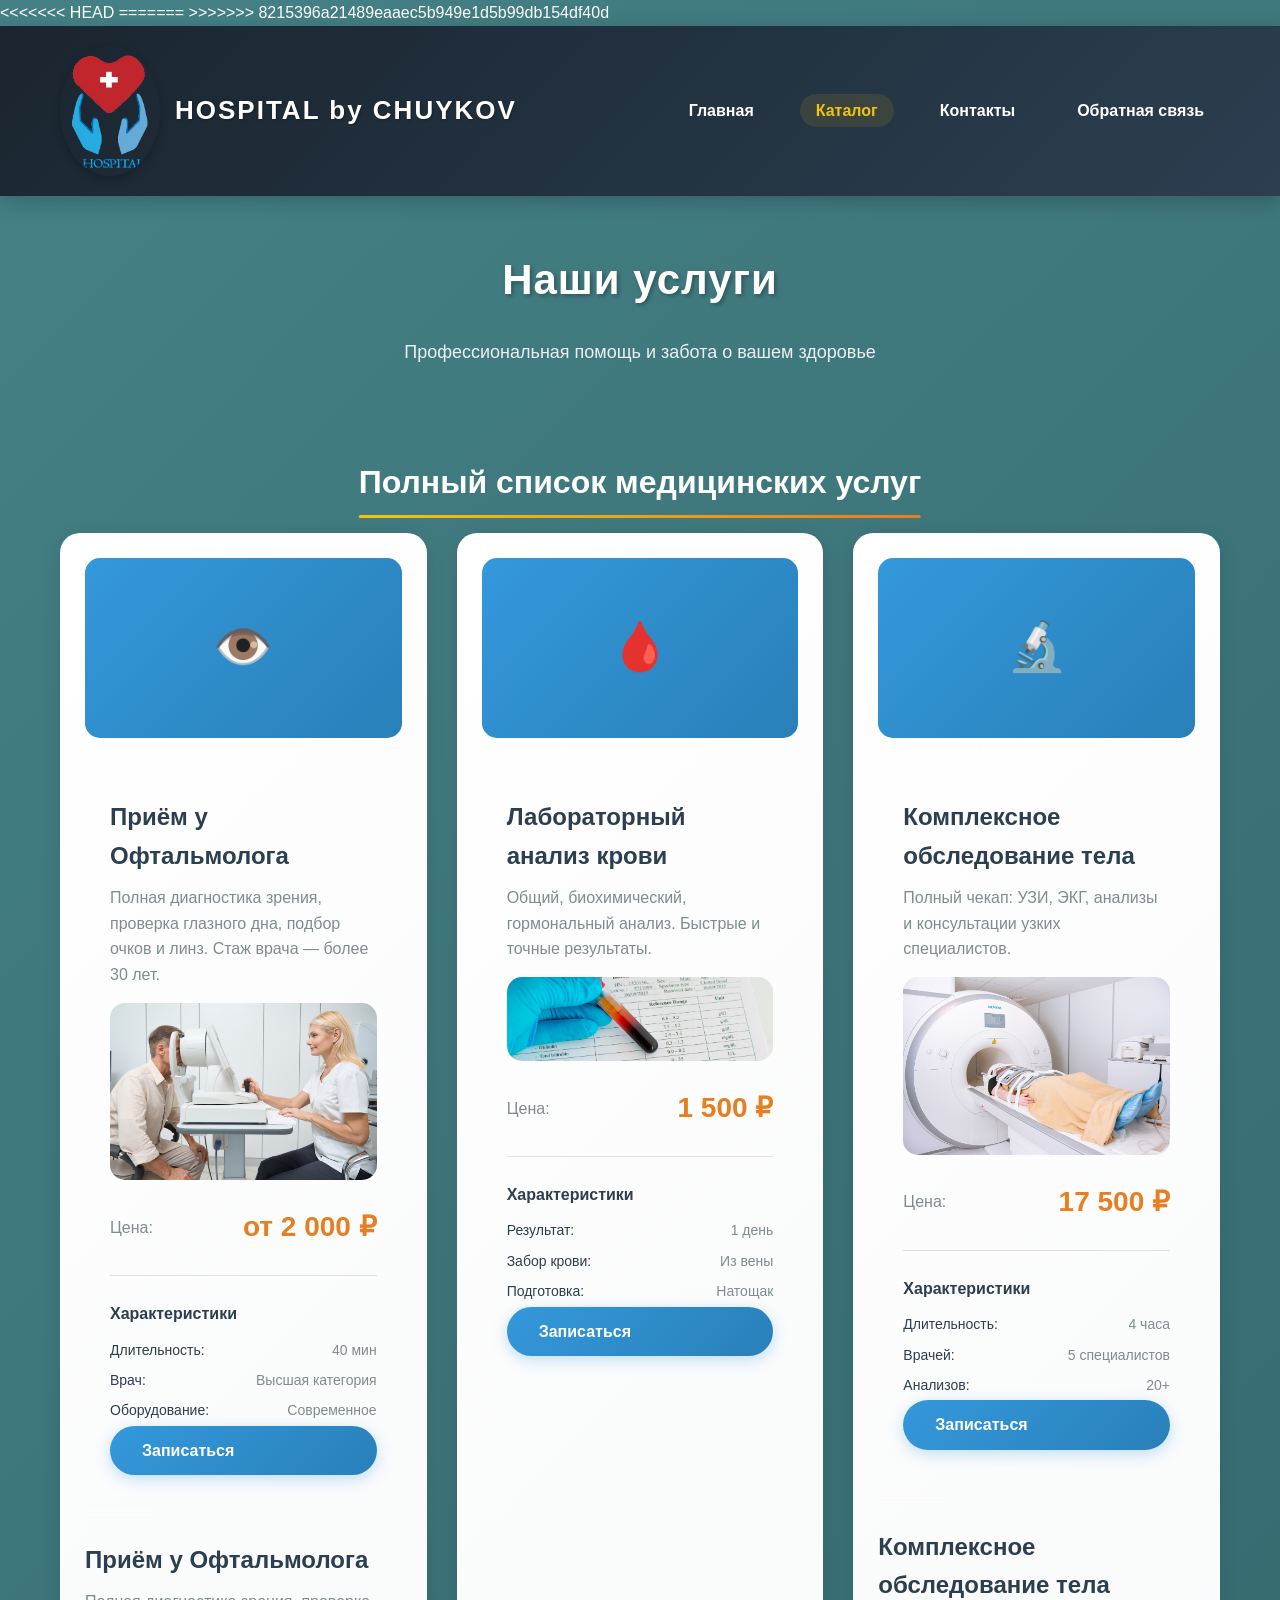
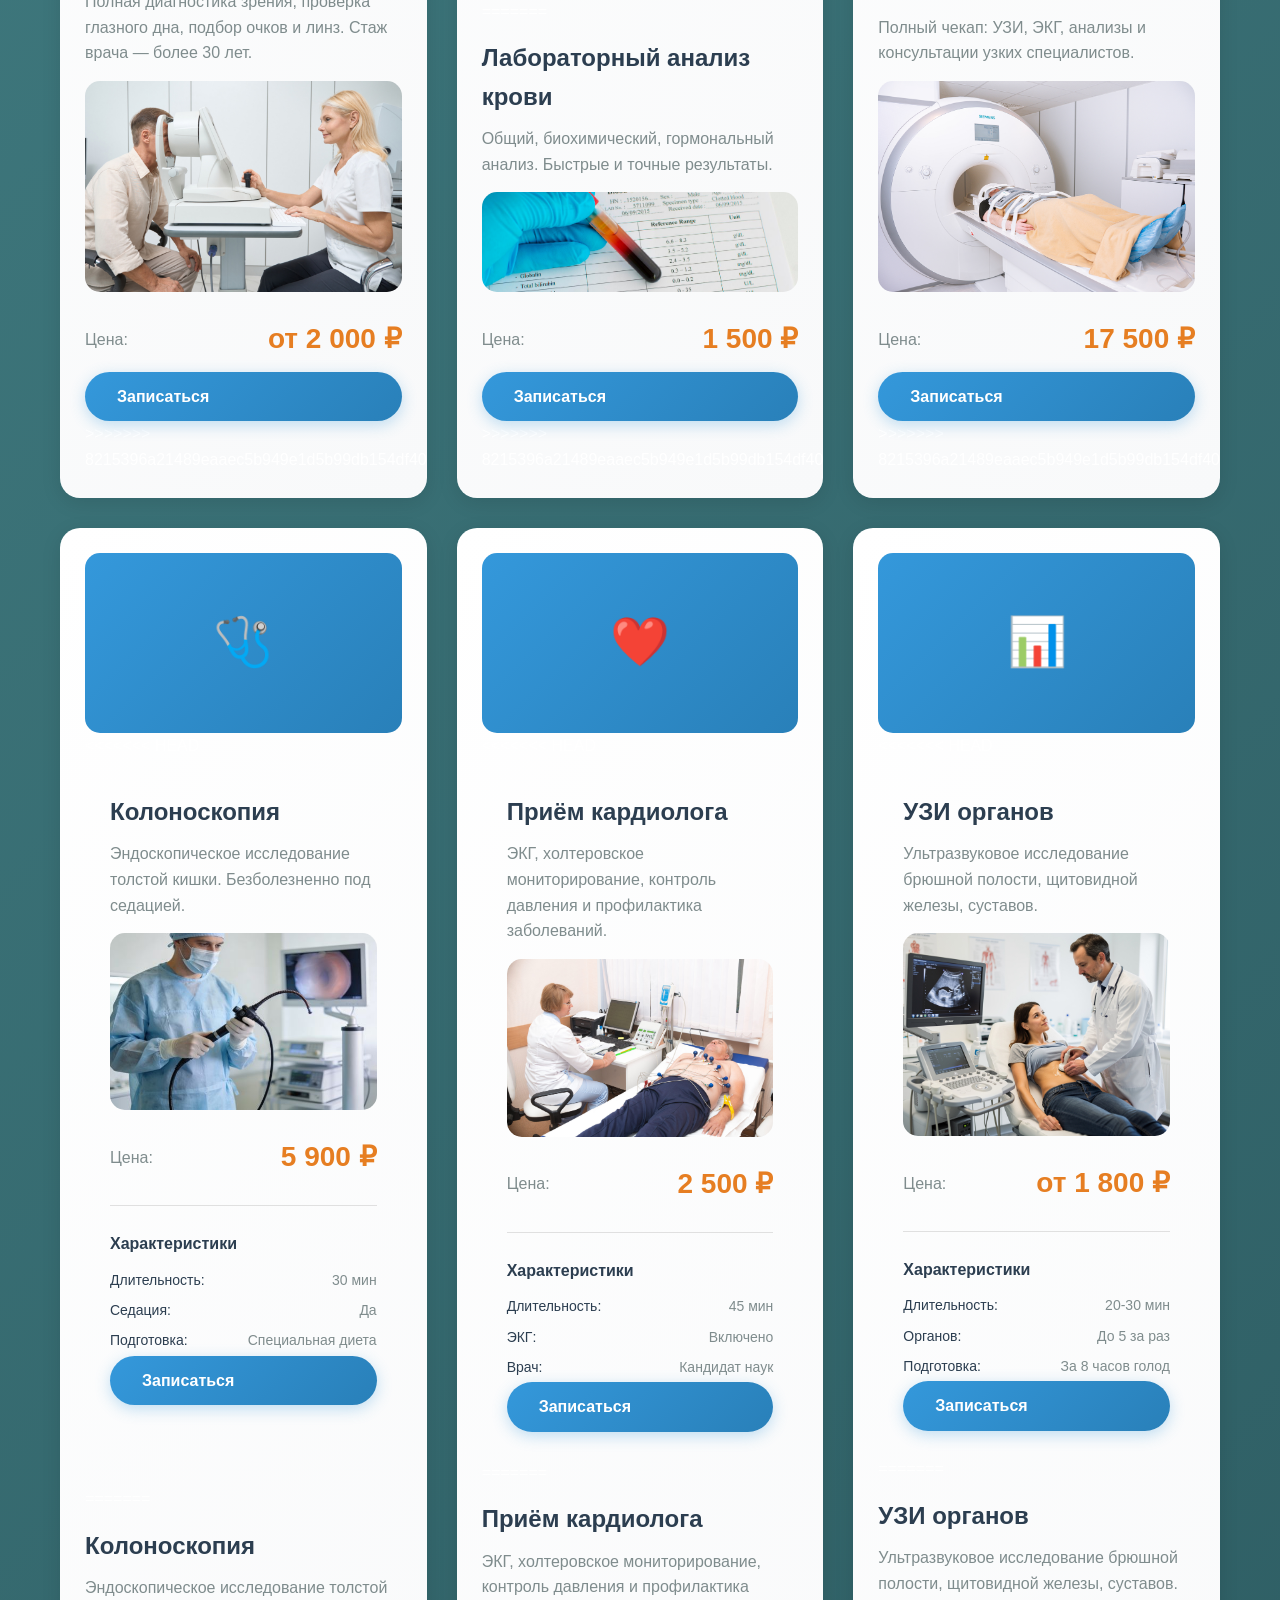
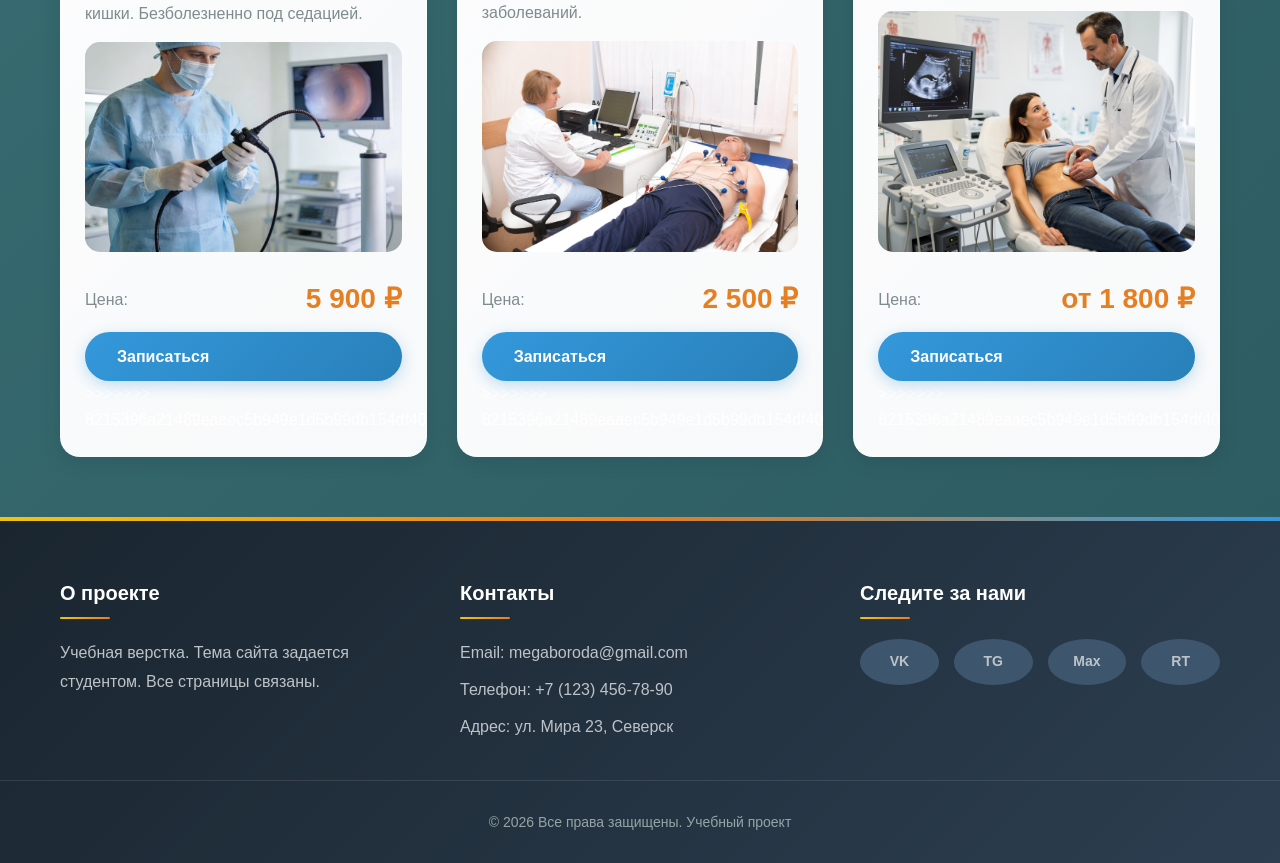
==== commit 5cbc4cfc: "ПР-7" ====
--- a/catalog.html
+++ b/catalog.html
@@ -4,7 +4,463 @@
     <meta charset="UTF-8">
     <meta name="viewport" content="width=device-width, initial-scale=1.0, viewport-fit=cover">
     <title>Каталог услуг - HOSPITAL by CHUYKOV</title>
+<<<<<<< HEAD
     <link rel="stylesheet" href="style.css">
+=======
+    <style>
+        * {
+            margin: 0;
+            padding: 0;
+            box-sizing: border-box;
+        }
+
+        body {
+            font-family: 'Segoe UI', Tahoma, Geneva, Verdana, sans-serif;
+            font-size: 16px;
+            color: #ffffff;
+            background: linear-gradient(135deg, #448186 0%, #2c5a60 100%);
+            line-height: 1.6;
+        }
+
+        .container {
+            max-width: 1200px;
+            margin: 0 auto;
+            padding: 0 20px;
+        }
+
+        h1 {
+            font-size: 42px;
+            color: #ffffff;
+            text-align: center;
+            margin-top: 30px;
+            margin-bottom: 25px;
+            text-shadow: 2px 2px 4px rgba(0, 0, 0, 0.3);
+            letter-spacing: 1px;
+        }
+
+        .logo-name {
+            color: #ffffff;
+            text-decoration: none;
+        }
+
+        h2 {
+            font-size: 32px;
+            color: #ffffff;
+            text-align: center;
+            margin-top: 40px;
+            margin-bottom: 25px;
+            position: relative;
+            display: inline-block;
+            left: 50%;
+            transform: translateX(-50%);
+            white-space: nowrap;
+        }
+
+        h2::after {
+            content: '';
+            position: absolute;
+            bottom: -10px;
+            left: 0;
+            width: 100%;
+            height: 3px;
+            background: linear-gradient(90deg, #f1c40f, #e67e22);
+            border-radius: 2px;
+        }
+
+        h3 {
+            font-size: 24px;
+            color: #2c3e50;
+            margin-top: 15px;
+            margin-bottom: 10px;
+        }
+
+        h4 {
+            font-size: 18px;
+            color: #ecf0f1;
+            margin-top: 10px;
+            margin-bottom: 10px;
+        }
+
+        header {
+            background: linear-gradient(135deg, #1a252f 0%, #2c3e50 100%);
+            padding: 20px 0;
+            box-shadow: 0 5px 20px rgba(0, 0, 0, 0.2);
+            position: sticky;
+            top: 0;
+            z-index: 100;
+        }
+
+        header .container {
+            display: flex;
+            justify-content: space-between;
+            align-items: center;
+            flex-wrap: wrap;
+            gap: 20px;
+        }
+
+        .logo {
+            display: flex;
+            align-items: center;
+            gap: 15px;
+            text-decoration: none;
+            transition: transform 0.3s ease;
+        }
+
+        .logo:hover {
+            transform: scale(1.02);
+        }
+
+        .logo img {
+            border-radius: 50%;
+            box-shadow: 0 4px 10px rgba(0, 0, 0, 0.2);
+            transition: box-shadow 0.3s;
+        }
+
+        .logo img:hover {
+            box-shadow: 0 6px 15px rgba(0, 0, 0, 0.3);
+        }
+
+        .logo span {
+            font-size: 26px;
+            font-weight: bold;
+            color: white;
+            letter-spacing: 2px;
+            text-shadow: 1px 1px 2px rgba(0, 0, 0, 0.3);
+        }
+
+        nav ul {
+            display: flex;
+            list-style: none;
+            gap: 30px;
+            margin: 0;
+            padding: 0;
+        }
+
+        nav ul li a {
+            color: white;
+            text-decoration: none;
+            font-weight: 600;
+            font-size: 16px;
+            padding: 8px 16px;
+            border-radius: 25px;
+            transition: all 0.3s ease;
+            position: relative;
+        }
+
+        nav ul li a::before {
+            content: '';
+            position: absolute;
+            bottom: 0;
+            left: 50%;
+            transform: translateX(-50%);
+            width: 0;
+            height: 2px;
+            background: linear-gradient(90deg, #f1c40f, #e67e22);
+            transition: width 0.3s ease;
+            border-radius: 2px;
+        }
+
+        nav ul li a:hover::before {
+            width: 70%;
+        }
+
+        nav ul li a:hover {
+            color: #f1c40f;
+            background: rgba(255, 255, 255, 0.1);
+        }
+
+        nav ul li a.active {
+            color: #f1c40f;
+            background: rgba(241, 196, 15, 0.1);
+        }
+
+        .btn, button, .button {
+            display: inline-block;
+            background: linear-gradient(135deg, #3498db 0%, #2980b9 100%);
+            color: white;
+            padding: 12px 32px;
+            border: none;
+            border-radius: 50px;
+            text-decoration: none;
+            font-weight: bold;
+            font-size: 16px;
+            transition: all 0.3s ease;
+            box-shadow: 0 4px 15px rgba(52, 152, 219, 0.3);
+            cursor: pointer;
+            position: relative;
+            overflow: hidden;
+        }
+
+        .btn::before, button::before, .button::before {
+            content: '';
+            position: absolute;
+            top: 50%;
+            left: 50%;
+            width: 0;
+            height: 0;
+            border-radius: 50%;
+            background: rgba(255, 255, 255, 0.3);
+            transform: translate(-50%, -50%);
+            transition: width 0.5s, height 0.5s;
+        }
+
+        .btn:hover::before, button:hover::before, .button:hover::before {
+            width: 300px;
+            height: 300px;
+        }
+
+        .btn:hover, button:hover, .button:hover {
+            background: linear-gradient(135deg, #2980b9 0%, #1f6d9e 100%);
+            box-shadow: 0 6px 20px rgba(52, 152, 219, 0.4);
+            transform: translateY(-2px);
+        }
+
+        .btn:active, button:active, .button:active {
+            transform: translateY(0);
+        }
+
+        /* ========== СЕТКА КАТАЛОГА НА GRID ========== */
+        .catalog-grid {
+            display: grid;
+            grid-template-columns: repeat(auto-fit, minmax(350px, 1fr));
+            gap: 30px;
+        }
+
+        .product-card {
+            display: flex;
+            flex-direction: column;
+            background: linear-gradient(135deg, #ffffff 0%, #f8f9fa 100%);
+            border-radius: 20px;
+            overflow: hidden;
+            transition: all 0.3s ease;
+            box-shadow: 0 5px 20px rgba(0, 0, 0, 0.1);
+            height: 100%;
+            padding: 25px;
+        }
+
+        .product-card:hover {
+            transform: translateY(-10px);
+            box-shadow: 0 15px 35px rgba(0, 0, 0, 0.15);
+        }
+
+        .product-card .card-content {
+            flex: 1;
+            display: flex;
+            flex-direction: column;
+        }
+
+        .product-card .price {
+            margin-top: auto;
+        }
+
+        .card-img {
+            height: 180px;
+            background: linear-gradient(135deg, #3498db, #2980b9);
+            display: flex;
+            align-items: center;
+            justify-content: center;
+            color: white;
+            font-size: 48px;
+            border-radius: 15px;
+            transition: all 0.3s ease;
+        }
+
+        .product-card:hover .card-img {
+            transform: scale(1.02);
+        }
+
+        .product-card img {
+            width: 100%;
+            border-radius: 15px;
+            margin: 15px 0;
+        }
+
+        .product-card p {
+            color: #7f8c8d;
+        }
+
+        /* ========== ВЛОЖЕННАЯ СЕТКА ВНУТРИ КАРТОЧКИ ========== */
+        .product-details {
+            display: grid;
+            grid-template-columns: 1fr auto;
+            align-items: center;
+            margin: 10px 0;
+            gap: 10px;
+        }
+
+        .product-details .label {
+            color: #7f8c8d;
+            font-weight: 500;
+        }
+
+        .product-details .price {
+            margin: 0;
+            text-align: right;
+            font-size: 28px;
+            font-weight: bold;
+            color: #e67e22;
+        }
+
+        section {
+            margin-top: 50px;
+            margin-bottom: 50px;
+        }
+
+        /* ========== ПОДВАЛ ========== */
+        footer {
+            background: linear-gradient(135deg, #1a252f 0%, #2c3e50 100%);
+            padding: 50px 0 30px;
+            margin-top: 60px;
+            position: relative;
+        }
+
+        footer::before {
+            content: '';
+            position: absolute;
+            top: 0;
+            left: 0;
+            right: 0;
+            height: 4px;
+            background: linear-gradient(90deg, #f1c40f, #e67e22, #3498db);
+        }
+
+        footer .container {
+            display: flex;
+            justify-content: space-between;
+            flex-wrap: wrap;
+            gap: 40px;
+        }
+
+        .footer-col {
+            flex: 1;
+            min-width: 220px;
+        }
+
+        .footer-col h4 {
+            color: white;
+            margin-bottom: 20px;
+            font-size: 20px;
+            position: relative;
+            padding-bottom: 10px;
+        }
+
+        .footer-col h4::after {
+            content: '';
+            position: absolute;
+            bottom: 0;
+            left: 0;
+            width: 50px;
+            height: 2px;
+            background: linear-gradient(90deg, #f1c40f, #e67e22);
+            border-radius: 2px;
+        }
+
+        .footer-col p, .footer-col a {
+            color: #bdc3c7;
+            text-decoration: none;
+            line-height: 1.8;
+            transition: all 0.3s ease;
+            display: block;
+            margin-bottom: 8px;
+        }
+
+        .footer-col a:hover {
+            color: #f1c40f;
+            transform: translateX(5px);
+        }
+
+        /* ========== СОЦСЕТИ В ПОДВАЛЕ — GRID ========== */
+        .social-links {
+            display: grid;
+            grid-template-columns: repeat(4, 1fr);
+            gap: 15px;
+            margin-top: 15px;
+        }
+
+        .social-icon {
+            background-color: #3d566e;
+            padding: 10px;
+            text-align: center;
+            border-radius: 50%;
+            transition: all 0.3s ease;
+            color: #ecf0f1;
+            text-decoration: none;
+            font-weight: 600;
+            font-size: 14px;
+        }
+
+        .social-icon:hover {
+            background: linear-gradient(135deg, #f1c40f, #e67e22);
+            color: #2c3e50;
+            transform: translateY(-3px) scale(1.05);
+            box-shadow: 0 4px 15px rgba(241, 196, 15, 0.3);
+        }
+
+        .copyright {
+            text-align: center;
+            padding-top: 30px;
+            margin-top: 30px;
+            border-top: 1px solid rgba(255, 255, 255, 0.1);
+            font-size: 14px;
+            color: #95a5a6;
+            width: 100%;
+        }
+
+        ul {
+            list-style: none;
+        }
+
+        html {
+            scroll-behavior: smooth;
+        }
+
+        ::selection {
+            background: #f1c40f;
+            color: #2c3e50;
+        }
+
+        ::-webkit-scrollbar {
+            width: 10px;
+        }
+
+        ::-webkit-scrollbar-track {
+            background: #2c3e50;
+        }
+
+        ::-webkit-scrollbar-thumb {
+            background: linear-gradient(135deg, #3498db, #2980b9);
+            border-radius: 5px;
+        }
+
+        ::-webkit-scrollbar-thumb:hover {
+            background: linear-gradient(135deg, #2980b9, #1f6d9e);
+        }
+
+        /* ========== АДАПТАЦИЯ ДЛЯ ТЕЛЕФОНОВ ========== */
+        @media (max-width: 480px) {
+            .catalog-grid {
+                grid-template-columns: 1fr;
+            }
+
+            .social-links {
+                grid-template-columns: repeat(2, 1fr);
+            }
+
+            h1 {
+                font-size: 28px;
+            }
+
+            h2 {
+                font-size: 24px;
+                white-space: normal;
+            }
+
+            .container {
+                padding: 0 15px;
+            }
+        }
+    </style>
+>>>>>>> 8215396a21489eaaec5b949e1d5b99db154df40d
 </head>
 <body>
     <header>
@@ -43,6 +499,7 @@
                 <div class="catalog-grid">
                     <div class="product-card">
                         <div class="card-img">👁️</div>
+<<<<<<< HEAD
                         <div class="card-content">
                             <h3>Приём у Офтальмолога</h3>
                             <p>Полная диагностика зрения, проверка глазного дна, подбор очков и линз. Стаж врача — более 30 лет.</p>
@@ -61,10 +518,22 @@
                             </div>
                             <a href="#" class="btn">Записаться</a>
                         </div>
+=======
+                        <h3>Приём у Офтальмолога</h3>
+                        <p>Полная диагностика зрения, проверка глазного дна, подбор очков и линз. Стаж врача — более 30 лет.</p>
+                        <img src="офтальмолог2.jpg" alt="Приём офтальмолога">
+                        <!-- ВЛОЖЕННАЯ СЕТКА ВНУТРИ КАРТОЧКИ -->
+                        <div class="product-details">
+                            <span class="label">Цена:</span>
+                            <span class="price">от 2 000 ₽</span>
+                        </div>
+                        <a href="#" class="btn">Записаться</a>
+>>>>>>> 8215396a21489eaaec5b949e1d5b99db154df40d
                     </div>
 
                     <div class="product-card">
                         <div class="card-img">🩸</div>
+<<<<<<< HEAD
                         <div class="card-content">
                             <h3>Лабораторный анализ крови</h3>
                             <p>Общий, биохимический, гормональный анализ. Быстрые и точные результаты.</p>
@@ -83,10 +552,22 @@
                             </div>
                             <a href="#" class="btn">Записаться</a>
                         </div>
+=======
+                        <h3>Лабораторный анализ крови</h3>
+                        <p>Общий, биохимический, гормональный анализ. Быстрые и точные результаты.</p>
+                        <img src="кровка.jpg" alt="Сдача крови">
+                        <!-- ВЛОЖЕННАЯ СЕТКА ВНУТРИ КАРТОЧКИ -->
+                        <div class="product-details">
+                            <span class="label">Цена:</span>
+                            <span class="price">1 500 ₽</span>
+                        </div>
+                        <a href="#" class="btn">Записаться</a>
+>>>>>>> 8215396a21489eaaec5b949e1d5b99db154df40d
                     </div>
 
                     <div class="product-card">
                         <div class="card-img">🔬</div>
+<<<<<<< HEAD
                         <div class="card-content">
                             <h3>Комплексное обследование тела</h3>
                             <p>Полный чекап: УЗИ, ЭКГ, анализы и консультации узких специалистов.</p>
@@ -105,10 +586,22 @@
                             </div>
                             <a href="#" class="btn">Записаться</a>
                         </div>
+=======
+                        <h3>Комплексное обследование тела</h3>
+                        <p>Полный чекап: УЗИ, ЭКГ, анализы и консультации узких специалистов.</p>
+                        <img src="всё тело.jpg" alt="Чекап организма">
+                        <!-- ВЛОЖЕННАЯ СЕТКА ВНУТРИ КАРТОЧКИ -->
+                        <div class="product-details">
+                            <span class="label">Цена:</span>
+                            <span class="price">17 500 ₽</span>
+                        </div>
+                        <a href="#" class="btn">Записаться</a>
+>>>>>>> 8215396a21489eaaec5b949e1d5b99db154df40d
                     </div>
 
                     <div class="product-card">
                         <div class="card-img">🩺</div>
+<<<<<<< HEAD
                         <div class="card-content">
                             <h3>Колоноскопия</h3>
                             <p>Эндоскопическое исследование толстой кишки. Безболезненно под седацией.</p>
@@ -127,10 +620,22 @@
                             </div>
                             <a href="#" class="btn">Записаться</a>
                         </div>
+=======
+                        <h3>Колоноскопия</h3>
+                        <p>Эндоскопическое исследование толстой кишки. Безболезненно под седацией.</p>
+                        <img src="клоноскопия.jpg" alt="Колоноскопия">
+                        <!-- ВЛОЖЕННАЯ СЕТКА ВНУТРИ КАРТОЧКИ -->
+                        <div class="product-details">
+                            <span class="label">Цена:</span>
+                            <span class="price">5 900 ₽</span>
+                        </div>
+                        <a href="#" class="btn">Записаться</a>
+>>>>>>> 8215396a21489eaaec5b949e1d5b99db154df40d
                     </div>
 
                     <div class="product-card">
                         <div class="card-img">❤️</div>
+<<<<<<< HEAD
                         <div class="card-content">
                             <h3>Приём кардиолога</h3>
                             <p>ЭКГ, холтеровское мониторирование, контроль давления и профилактика заболеваний.</p>
@@ -149,10 +654,22 @@
                             </div>
                             <a href="#" class="btn">Записаться</a>
                         </div>
+=======
+                        <h3>Приём кардиолога</h3>
+                        <p>ЭКГ, холтеровское мониторирование, контроль давления и профилактика заболеваний.</p>
+                        <img src="кардиолог.jpg" alt="Консультация кардиолога">
+                        <!-- ВЛОЖЕННАЯ СЕТКА ВНУТРИ КАРТОЧКИ -->
+                        <div class="product-details">
+                            <span class="label">Цена:</span>
+                            <span class="price">2 500 ₽</span>
+                        </div>
+                        <a href="#" class="btn">Записаться</a>
+>>>>>>> 8215396a21489eaaec5b949e1d5b99db154df40d
                     </div>
 
                     <div class="product-card">
                         <div class="card-img">📊</div>
+<<<<<<< HEAD
                         <div class="card-content">
                             <h3>УЗИ органов</h3>
                             <p>Ультразвуковое исследование брюшной полости, щитовидной железы, суставов.</p>
@@ -171,6 +688,17 @@
                             </div>
                             <a href="#" class="btn">Записаться</a>
                         </div>
+=======
+                        <h3>УЗИ органов</h3>
+                        <p>Ультразвуковое исследование брюшной полости, щитовидной железы, суставов.</p>
+                        <img src="узи.jpg" alt="УЗИ диагностика">
+                        <!-- ВЛОЖЕННАЯ СЕТКА ВНУТРИ КАРТОЧКИ -->
+                        <div class="product-details">
+                            <span class="label">Цена:</span>
+                            <span class="price">от 1 800 ₽</span>
+                        </div>
+                        <a href="#" class="btn">Записаться</a>
+>>>>>>> 8215396a21489eaaec5b949e1d5b99db154df40d
                     </div>
                 </div>
             </div>
--- a/style.css
+++ b/style.css
@@ -1126,6 +1126,7 @@
     .container {
         padding: 0 15px;
     }
+<<<<<<< HEAD
 }
 
 /* ============================================================ */
@@ -1372,4 +1373,6 @@
     nav ul.open {
         display: flex;
     }
+=======
+>>>>>>> 8215396a21489eaaec5b949e1d5b99db154df40d
 }
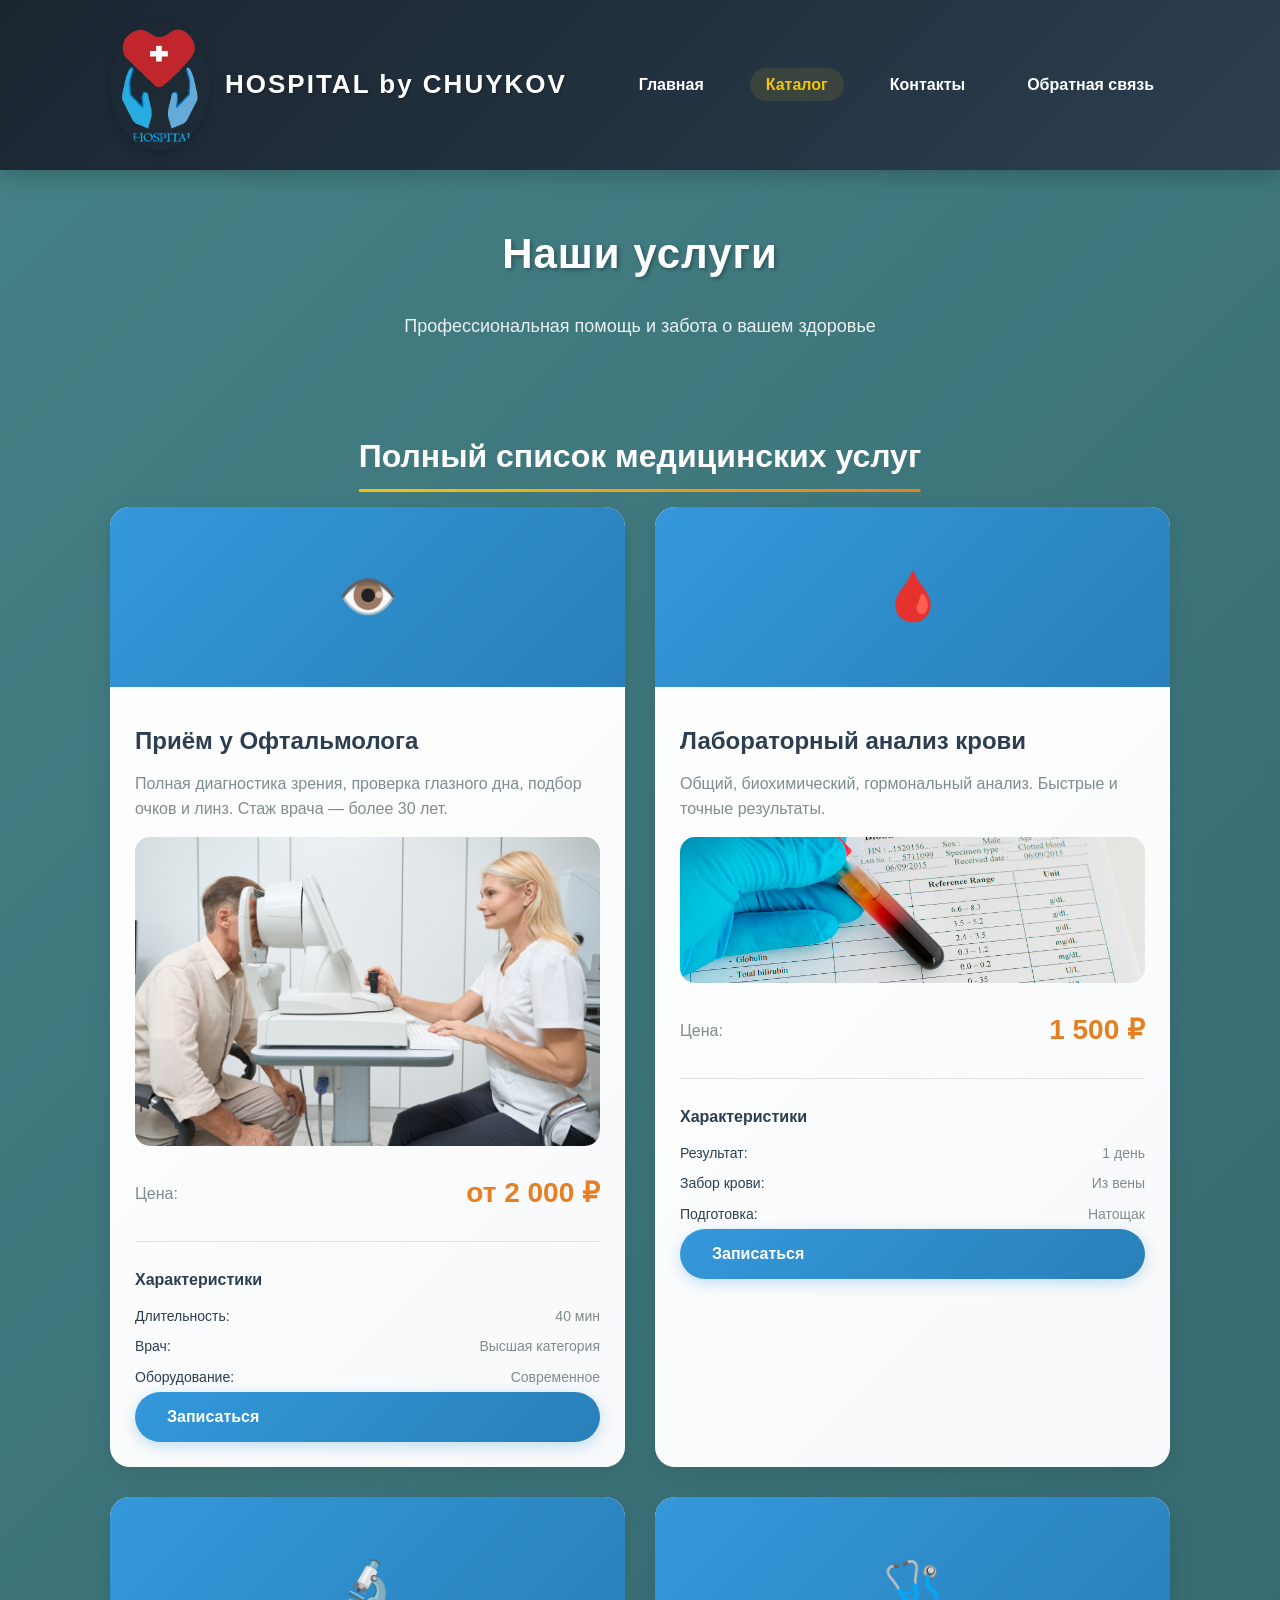
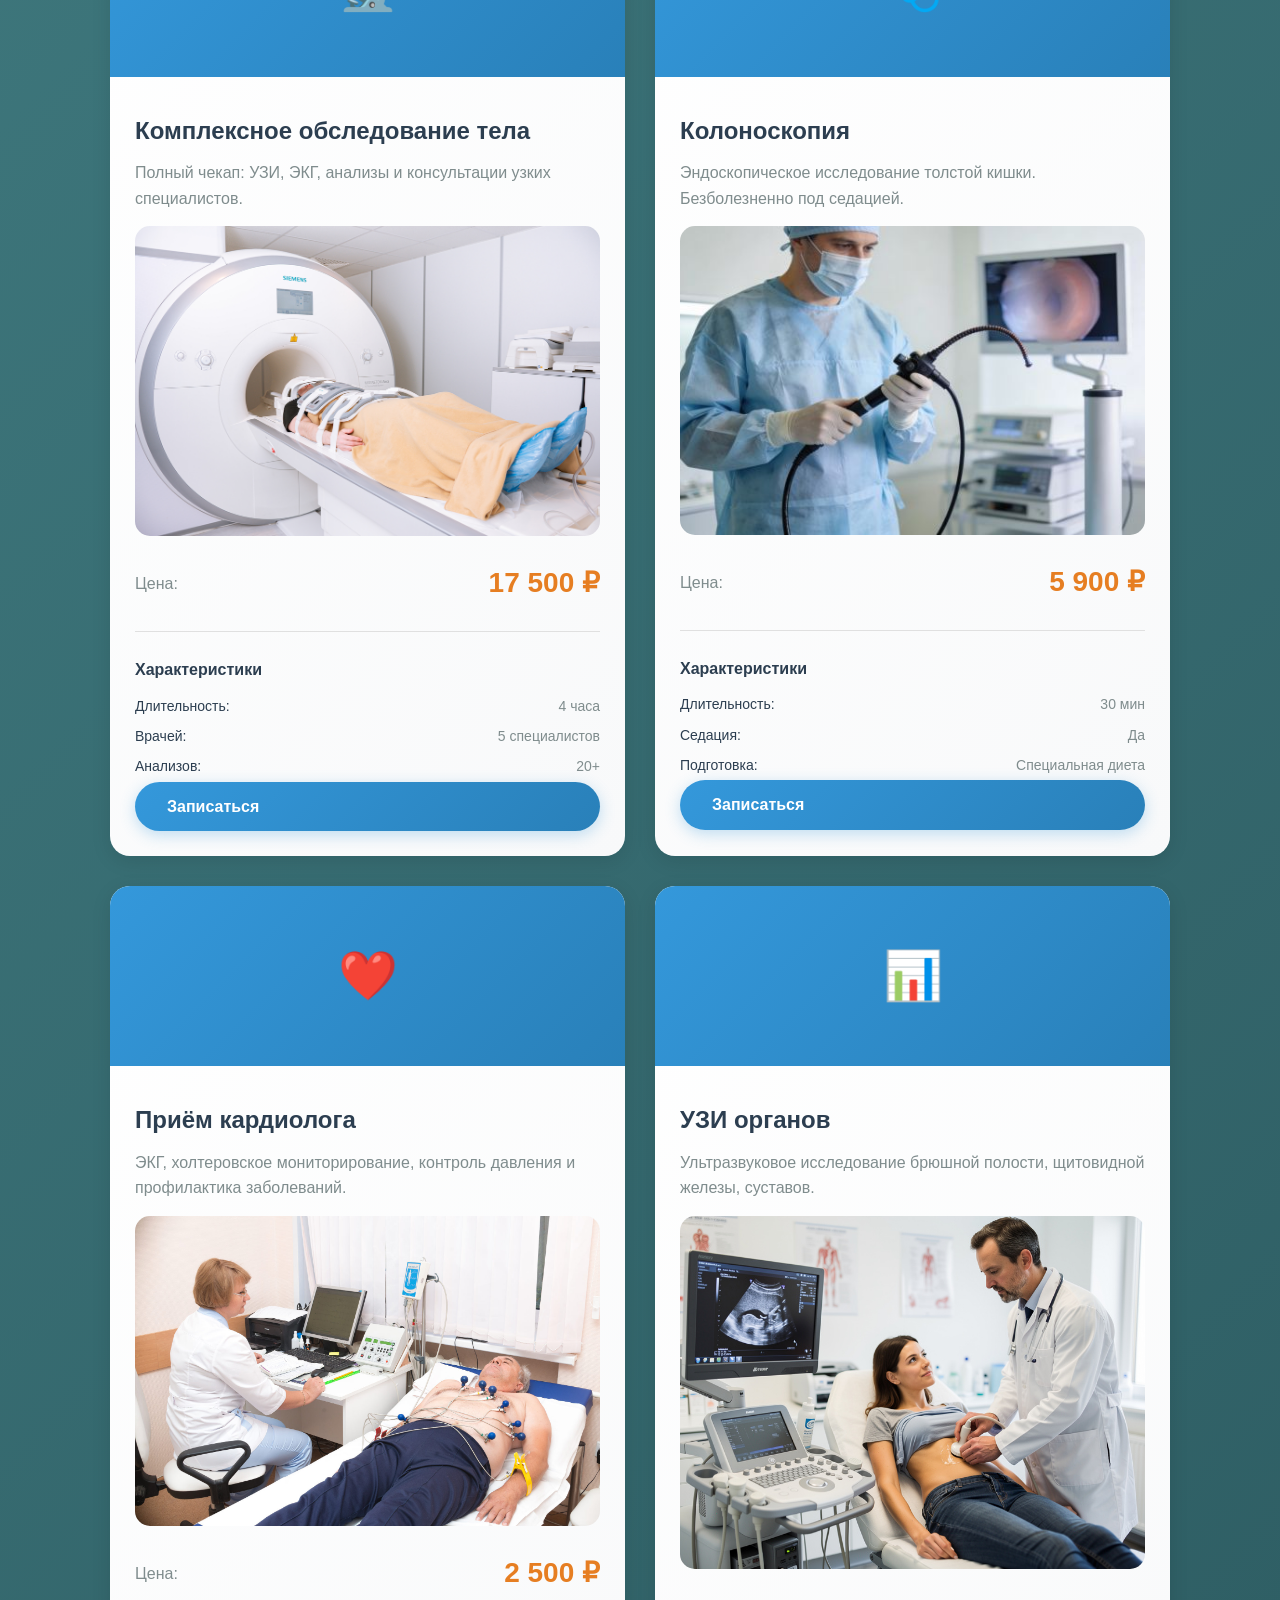
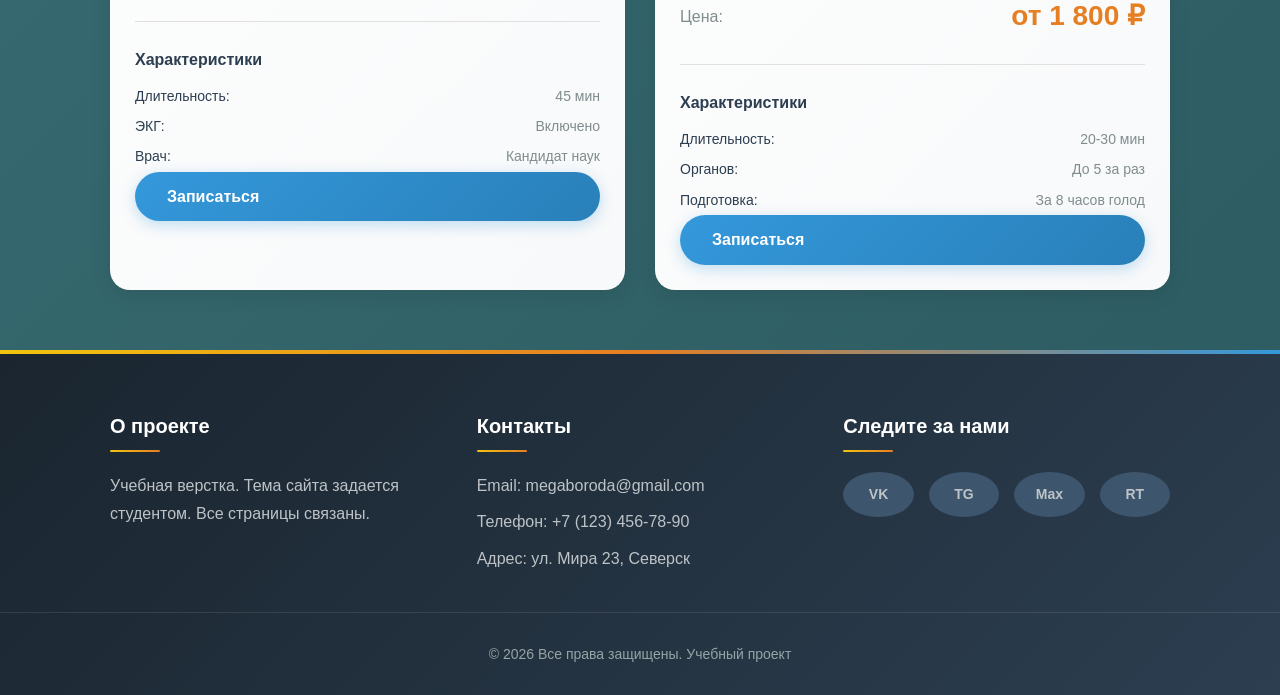
==== commit 9b72fc31: "ПР-7" ====
--- a/catalog.html
+++ b/catalog.html
@@ -4,463 +4,7 @@
     <meta charset="UTF-8">
     <meta name="viewport" content="width=device-width, initial-scale=1.0, viewport-fit=cover">
     <title>Каталог услуг - HOSPITAL by CHUYKOV</title>
-<<<<<<< HEAD
     <link rel="stylesheet" href="style.css">
-=======
-    <style>
-        * {
-            margin: 0;
-            padding: 0;
-            box-sizing: border-box;
-        }
-
-        body {
-            font-family: 'Segoe UI', Tahoma, Geneva, Verdana, sans-serif;
-            font-size: 16px;
-            color: #ffffff;
-            background: linear-gradient(135deg, #448186 0%, #2c5a60 100%);
-            line-height: 1.6;
-        }
-
-        .container {
-            max-width: 1200px;
-            margin: 0 auto;
-            padding: 0 20px;
-        }
-
-        h1 {
-            font-size: 42px;
-            color: #ffffff;
-            text-align: center;
-            margin-top: 30px;
-            margin-bottom: 25px;
-            text-shadow: 2px 2px 4px rgba(0, 0, 0, 0.3);
-            letter-spacing: 1px;
-        }
-
-        .logo-name {
-            color: #ffffff;
-            text-decoration: none;
-        }
-
-        h2 {
-            font-size: 32px;
-            color: #ffffff;
-            text-align: center;
-            margin-top: 40px;
-            margin-bottom: 25px;
-            position: relative;
-            display: inline-block;
-            left: 50%;
-            transform: translateX(-50%);
-            white-space: nowrap;
-        }
-
-        h2::after {
-            content: '';
-            position: absolute;
-            bottom: -10px;
-            left: 0;
-            width: 100%;
-            height: 3px;
-            background: linear-gradient(90deg, #f1c40f, #e67e22);
-            border-radius: 2px;
-        }
-
-        h3 {
-            font-size: 24px;
-            color: #2c3e50;
-            margin-top: 15px;
-            margin-bottom: 10px;
-        }
-
-        h4 {
-            font-size: 18px;
-            color: #ecf0f1;
-            margin-top: 10px;
-            margin-bottom: 10px;
-        }
-
-        header {
-            background: linear-gradient(135deg, #1a252f 0%, #2c3e50 100%);
-            padding: 20px 0;
-            box-shadow: 0 5px 20px rgba(0, 0, 0, 0.2);
-            position: sticky;
-            top: 0;
-            z-index: 100;
-        }
-
-        header .container {
-            display: flex;
-            justify-content: space-between;
-            align-items: center;
-            flex-wrap: wrap;
-            gap: 20px;
-        }
-
-        .logo {
-            display: flex;
-            align-items: center;
-            gap: 15px;
-            text-decoration: none;
-            transition: transform 0.3s ease;
-        }
-
-        .logo:hover {
-            transform: scale(1.02);
-        }
-
-        .logo img {
-            border-radius: 50%;
-            box-shadow: 0 4px 10px rgba(0, 0, 0, 0.2);
-            transition: box-shadow 0.3s;
-        }
-
-        .logo img:hover {
-            box-shadow: 0 6px 15px rgba(0, 0, 0, 0.3);
-        }
-
-        .logo span {
-            font-size: 26px;
-            font-weight: bold;
-            color: white;
-            letter-spacing: 2px;
-            text-shadow: 1px 1px 2px rgba(0, 0, 0, 0.3);
-        }
-
-        nav ul {
-            display: flex;
-            list-style: none;
-            gap: 30px;
-            margin: 0;
-            padding: 0;
-        }
-
-        nav ul li a {
-            color: white;
-            text-decoration: none;
-            font-weight: 600;
-            font-size: 16px;
-            padding: 8px 16px;
-            border-radius: 25px;
-            transition: all 0.3s ease;
-            position: relative;
-        }
-
-        nav ul li a::before {
-            content: '';
-            position: absolute;
-            bottom: 0;
-            left: 50%;
-            transform: translateX(-50%);
-            width: 0;
-            height: 2px;
-            background: linear-gradient(90deg, #f1c40f, #e67e22);
-            transition: width 0.3s ease;
-            border-radius: 2px;
-        }
-
-        nav ul li a:hover::before {
-            width: 70%;
-        }
-
-        nav ul li a:hover {
-            color: #f1c40f;
-            background: rgba(255, 255, 255, 0.1);
-        }
-
-        nav ul li a.active {
-            color: #f1c40f;
-            background: rgba(241, 196, 15, 0.1);
-        }
-
-        .btn, button, .button {
-            display: inline-block;
-            background: linear-gradient(135deg, #3498db 0%, #2980b9 100%);
-            color: white;
-            padding: 12px 32px;
-            border: none;
-            border-radius: 50px;
-            text-decoration: none;
-            font-weight: bold;
-            font-size: 16px;
-            transition: all 0.3s ease;
-            box-shadow: 0 4px 15px rgba(52, 152, 219, 0.3);
-            cursor: pointer;
-            position: relative;
-            overflow: hidden;
-        }
-
-        .btn::before, button::before, .button::before {
-            content: '';
-            position: absolute;
-            top: 50%;
-            left: 50%;
-            width: 0;
-            height: 0;
-            border-radius: 50%;
-            background: rgba(255, 255, 255, 0.3);
-            transform: translate(-50%, -50%);
-            transition: width 0.5s, height 0.5s;
-        }
-
-        .btn:hover::before, button:hover::before, .button:hover::before {
-            width: 300px;
-            height: 300px;
-        }
-
-        .btn:hover, button:hover, .button:hover {
-            background: linear-gradient(135deg, #2980b9 0%, #1f6d9e 100%);
-            box-shadow: 0 6px 20px rgba(52, 152, 219, 0.4);
-            transform: translateY(-2px);
-        }
-
-        .btn:active, button:active, .button:active {
-            transform: translateY(0);
-        }
-
-        /* ========== СЕТКА КАТАЛОГА НА GRID ========== */
-        .catalog-grid {
-            display: grid;
-            grid-template-columns: repeat(auto-fit, minmax(350px, 1fr));
-            gap: 30px;
-        }
-
-        .product-card {
-            display: flex;
-            flex-direction: column;
-            background: linear-gradient(135deg, #ffffff 0%, #f8f9fa 100%);
-            border-radius: 20px;
-            overflow: hidden;
-            transition: all 0.3s ease;
-            box-shadow: 0 5px 20px rgba(0, 0, 0, 0.1);
-            height: 100%;
-            padding: 25px;
-        }
-
-        .product-card:hover {
-            transform: translateY(-10px);
-            box-shadow: 0 15px 35px rgba(0, 0, 0, 0.15);
-        }
-
-        .product-card .card-content {
-            flex: 1;
-            display: flex;
-            flex-direction: column;
-        }
-
-        .product-card .price {
-            margin-top: auto;
-        }
-
-        .card-img {
-            height: 180px;
-            background: linear-gradient(135deg, #3498db, #2980b9);
-            display: flex;
-            align-items: center;
-            justify-content: center;
-            color: white;
-            font-size: 48px;
-            border-radius: 15px;
-            transition: all 0.3s ease;
-        }
-
-        .product-card:hover .card-img {
-            transform: scale(1.02);
-        }
-
-        .product-card img {
-            width: 100%;
-            border-radius: 15px;
-            margin: 15px 0;
-        }
-
-        .product-card p {
-            color: #7f8c8d;
-        }
-
-        /* ========== ВЛОЖЕННАЯ СЕТКА ВНУТРИ КАРТОЧКИ ========== */
-        .product-details {
-            display: grid;
-            grid-template-columns: 1fr auto;
-            align-items: center;
-            margin: 10px 0;
-            gap: 10px;
-        }
-
-        .product-details .label {
-            color: #7f8c8d;
-            font-weight: 500;
-        }
-
-        .product-details .price {
-            margin: 0;
-            text-align: right;
-            font-size: 28px;
-            font-weight: bold;
-            color: #e67e22;
-        }
-
-        section {
-            margin-top: 50px;
-            margin-bottom: 50px;
-        }
-
-        /* ========== ПОДВАЛ ========== */
-        footer {
-            background: linear-gradient(135deg, #1a252f 0%, #2c3e50 100%);
-            padding: 50px 0 30px;
-            margin-top: 60px;
-            position: relative;
-        }
-
-        footer::before {
-            content: '';
-            position: absolute;
-            top: 0;
-            left: 0;
-            right: 0;
-            height: 4px;
-            background: linear-gradient(90deg, #f1c40f, #e67e22, #3498db);
-        }
-
-        footer .container {
-            display: flex;
-            justify-content: space-between;
-            flex-wrap: wrap;
-            gap: 40px;
-        }
-
-        .footer-col {
-            flex: 1;
-            min-width: 220px;
-        }
-
-        .footer-col h4 {
-            color: white;
-            margin-bottom: 20px;
-            font-size: 20px;
-            position: relative;
-            padding-bottom: 10px;
-        }
-
-        .footer-col h4::after {
-            content: '';
-            position: absolute;
-            bottom: 0;
-            left: 0;
-            width: 50px;
-            height: 2px;
-            background: linear-gradient(90deg, #f1c40f, #e67e22);
-            border-radius: 2px;
-        }
-
-        .footer-col p, .footer-col a {
-            color: #bdc3c7;
-            text-decoration: none;
-            line-height: 1.8;
-            transition: all 0.3s ease;
-            display: block;
-            margin-bottom: 8px;
-        }
-
-        .footer-col a:hover {
-            color: #f1c40f;
-            transform: translateX(5px);
-        }
-
-        /* ========== СОЦСЕТИ В ПОДВАЛЕ — GRID ========== */
-        .social-links {
-            display: grid;
-            grid-template-columns: repeat(4, 1fr);
-            gap: 15px;
-            margin-top: 15px;
-        }
-
-        .social-icon {
-            background-color: #3d566e;
-            padding: 10px;
-            text-align: center;
-            border-radius: 50%;
-            transition: all 0.3s ease;
-            color: #ecf0f1;
-            text-decoration: none;
-            font-weight: 600;
-            font-size: 14px;
-        }
-
-        .social-icon:hover {
-            background: linear-gradient(135deg, #f1c40f, #e67e22);
-            color: #2c3e50;
-            transform: translateY(-3px) scale(1.05);
-            box-shadow: 0 4px 15px rgba(241, 196, 15, 0.3);
-        }
-
-        .copyright {
-            text-align: center;
-            padding-top: 30px;
-            margin-top: 30px;
-            border-top: 1px solid rgba(255, 255, 255, 0.1);
-            font-size: 14px;
-            color: #95a5a6;
-            width: 100%;
-        }
-
-        ul {
-            list-style: none;
-        }
-
-        html {
-            scroll-behavior: smooth;
-        }
-
-        ::selection {
-            background: #f1c40f;
-            color: #2c3e50;
-        }
-
-        ::-webkit-scrollbar {
-            width: 10px;
-        }
-
-        ::-webkit-scrollbar-track {
-            background: #2c3e50;
-        }
-
-        ::-webkit-scrollbar-thumb {
-            background: linear-gradient(135deg, #3498db, #2980b9);
-            border-radius: 5px;
-        }
-
-        ::-webkit-scrollbar-thumb:hover {
-            background: linear-gradient(135deg, #2980b9, #1f6d9e);
-        }
-
-        /* ========== АДАПТАЦИЯ ДЛЯ ТЕЛЕФОНОВ ========== */
-        @media (max-width: 480px) {
-            .catalog-grid {
-                grid-template-columns: 1fr;
-            }
-
-            .social-links {
-                grid-template-columns: repeat(2, 1fr);
-            }
-
-            h1 {
-                font-size: 28px;
-            }
-
-            h2 {
-                font-size: 24px;
-                white-space: normal;
-            }
-
-            .container {
-                padding: 0 15px;
-            }
-        }
-    </style>
->>>>>>> 8215396a21489eaaec5b949e1d5b99db154df40d
 </head>
 <body>
     <header>
@@ -499,7 +43,6 @@
                 <div class="catalog-grid">
                     <div class="product-card">
                         <div class="card-img">👁️</div>
-<<<<<<< HEAD
                         <div class="card-content">
                             <h3>Приём у Офтальмолога</h3>
                             <p>Полная диагностика зрения, проверка глазного дна, подбор очков и линз. Стаж врача — более 30 лет.</p>
@@ -518,22 +61,10 @@
                             </div>
                             <a href="#" class="btn">Записаться</a>
                         </div>
-=======
-                        <h3>Приём у Офтальмолога</h3>
-                        <p>Полная диагностика зрения, проверка глазного дна, подбор очков и линз. Стаж врача — более 30 лет.</p>
-                        <img src="офтальмолог2.jpg" alt="Приём офтальмолога">
-                        <!-- ВЛОЖЕННАЯ СЕТКА ВНУТРИ КАРТОЧКИ -->
-                        <div class="product-details">
-                            <span class="label">Цена:</span>
-                            <span class="price">от 2 000 ₽</span>
-                        </div>
-                        <a href="#" class="btn">Записаться</a>
->>>>>>> 8215396a21489eaaec5b949e1d5b99db154df40d
                     </div>
 
                     <div class="product-card">
                         <div class="card-img">🩸</div>
-<<<<<<< HEAD
                         <div class="card-content">
                             <h3>Лабораторный анализ крови</h3>
                             <p>Общий, биохимический, гормональный анализ. Быстрые и точные результаты.</p>
@@ -552,22 +83,10 @@
                             </div>
                             <a href="#" class="btn">Записаться</a>
                         </div>
-=======
-                        <h3>Лабораторный анализ крови</h3>
-                        <p>Общий, биохимический, гормональный анализ. Быстрые и точные результаты.</p>
-                        <img src="кровка.jpg" alt="Сдача крови">
-                        <!-- ВЛОЖЕННАЯ СЕТКА ВНУТРИ КАРТОЧКИ -->
-                        <div class="product-details">
-                            <span class="label">Цена:</span>
-                            <span class="price">1 500 ₽</span>
-                        </div>
-                        <a href="#" class="btn">Записаться</a>
->>>>>>> 8215396a21489eaaec5b949e1d5b99db154df40d
                     </div>
 
                     <div class="product-card">
                         <div class="card-img">🔬</div>
-<<<<<<< HEAD
                         <div class="card-content">
                             <h3>Комплексное обследование тела</h3>
                             <p>Полный чекап: УЗИ, ЭКГ, анализы и консультации узких специалистов.</p>
@@ -586,22 +105,10 @@
                             </div>
                             <a href="#" class="btn">Записаться</a>
                         </div>
-=======
-                        <h3>Комплексное обследование тела</h3>
-                        <p>Полный чекап: УЗИ, ЭКГ, анализы и консультации узких специалистов.</p>
-                        <img src="всё тело.jpg" alt="Чекап организма">
-                        <!-- ВЛОЖЕННАЯ СЕТКА ВНУТРИ КАРТОЧКИ -->
-                        <div class="product-details">
-                            <span class="label">Цена:</span>
-                            <span class="price">17 500 ₽</span>
-                        </div>
-                        <a href="#" class="btn">Записаться</a>
->>>>>>> 8215396a21489eaaec5b949e1d5b99db154df40d
                     </div>
 
                     <div class="product-card">
                         <div class="card-img">🩺</div>
-<<<<<<< HEAD
                         <div class="card-content">
                             <h3>Колоноскопия</h3>
                             <p>Эндоскопическое исследование толстой кишки. Безболезненно под седацией.</p>
@@ -620,22 +127,10 @@
                             </div>
                             <a href="#" class="btn">Записаться</a>
                         </div>
-=======
-                        <h3>Колоноскопия</h3>
-                        <p>Эндоскопическое исследование толстой кишки. Безболезненно под седацией.</p>
-                        <img src="клоноскопия.jpg" alt="Колоноскопия">
-                        <!-- ВЛОЖЕННАЯ СЕТКА ВНУТРИ КАРТОЧКИ -->
-                        <div class="product-details">
-                            <span class="label">Цена:</span>
-                            <span class="price">5 900 ₽</span>
-                        </div>
-                        <a href="#" class="btn">Записаться</a>
->>>>>>> 8215396a21489eaaec5b949e1d5b99db154df40d
                     </div>
 
                     <div class="product-card">
                         <div class="card-img">❤️</div>
-<<<<<<< HEAD
                         <div class="card-content">
                             <h3>Приём кардиолога</h3>
                             <p>ЭКГ, холтеровское мониторирование, контроль давления и профилактика заболеваний.</p>
@@ -654,22 +149,10 @@
                             </div>
                             <a href="#" class="btn">Записаться</a>
                         </div>
-=======
-                        <h3>Приём кардиолога</h3>
-                        <p>ЭКГ, холтеровское мониторирование, контроль давления и профилактика заболеваний.</p>
-                        <img src="кардиолог.jpg" alt="Консультация кардиолога">
-                        <!-- ВЛОЖЕННАЯ СЕТКА ВНУТРИ КАРТОЧКИ -->
-                        <div class="product-details">
-                            <span class="label">Цена:</span>
-                            <span class="price">2 500 ₽</span>
-                        </div>
-                        <a href="#" class="btn">Записаться</a>
->>>>>>> 8215396a21489eaaec5b949e1d5b99db154df40d
                     </div>
 
                     <div class="product-card">
                         <div class="card-img">📊</div>
-<<<<<<< HEAD
                         <div class="card-content">
                             <h3>УЗИ органов</h3>
                             <p>Ультразвуковое исследование брюшной полости, щитовидной железы, суставов.</p>
@@ -688,17 +171,6 @@
                             </div>
                             <a href="#" class="btn">Записаться</a>
                         </div>
-=======
-                        <h3>УЗИ органов</h3>
-                        <p>Ультразвуковое исследование брюшной полости, щитовидной железы, суставов.</p>
-                        <img src="узи.jpg" alt="УЗИ диагностика">
-                        <!-- ВЛОЖЕННАЯ СЕТКА ВНУТРИ КАРТОЧКИ -->
-                        <div class="product-details">
-                            <span class="label">Цена:</span>
-                            <span class="price">от 1 800 ₽</span>
-                        </div>
-                        <a href="#" class="btn">Записаться</a>
->>>>>>> 8215396a21489eaaec5b949e1d5b99db154df40d
                     </div>
                 </div>
             </div>
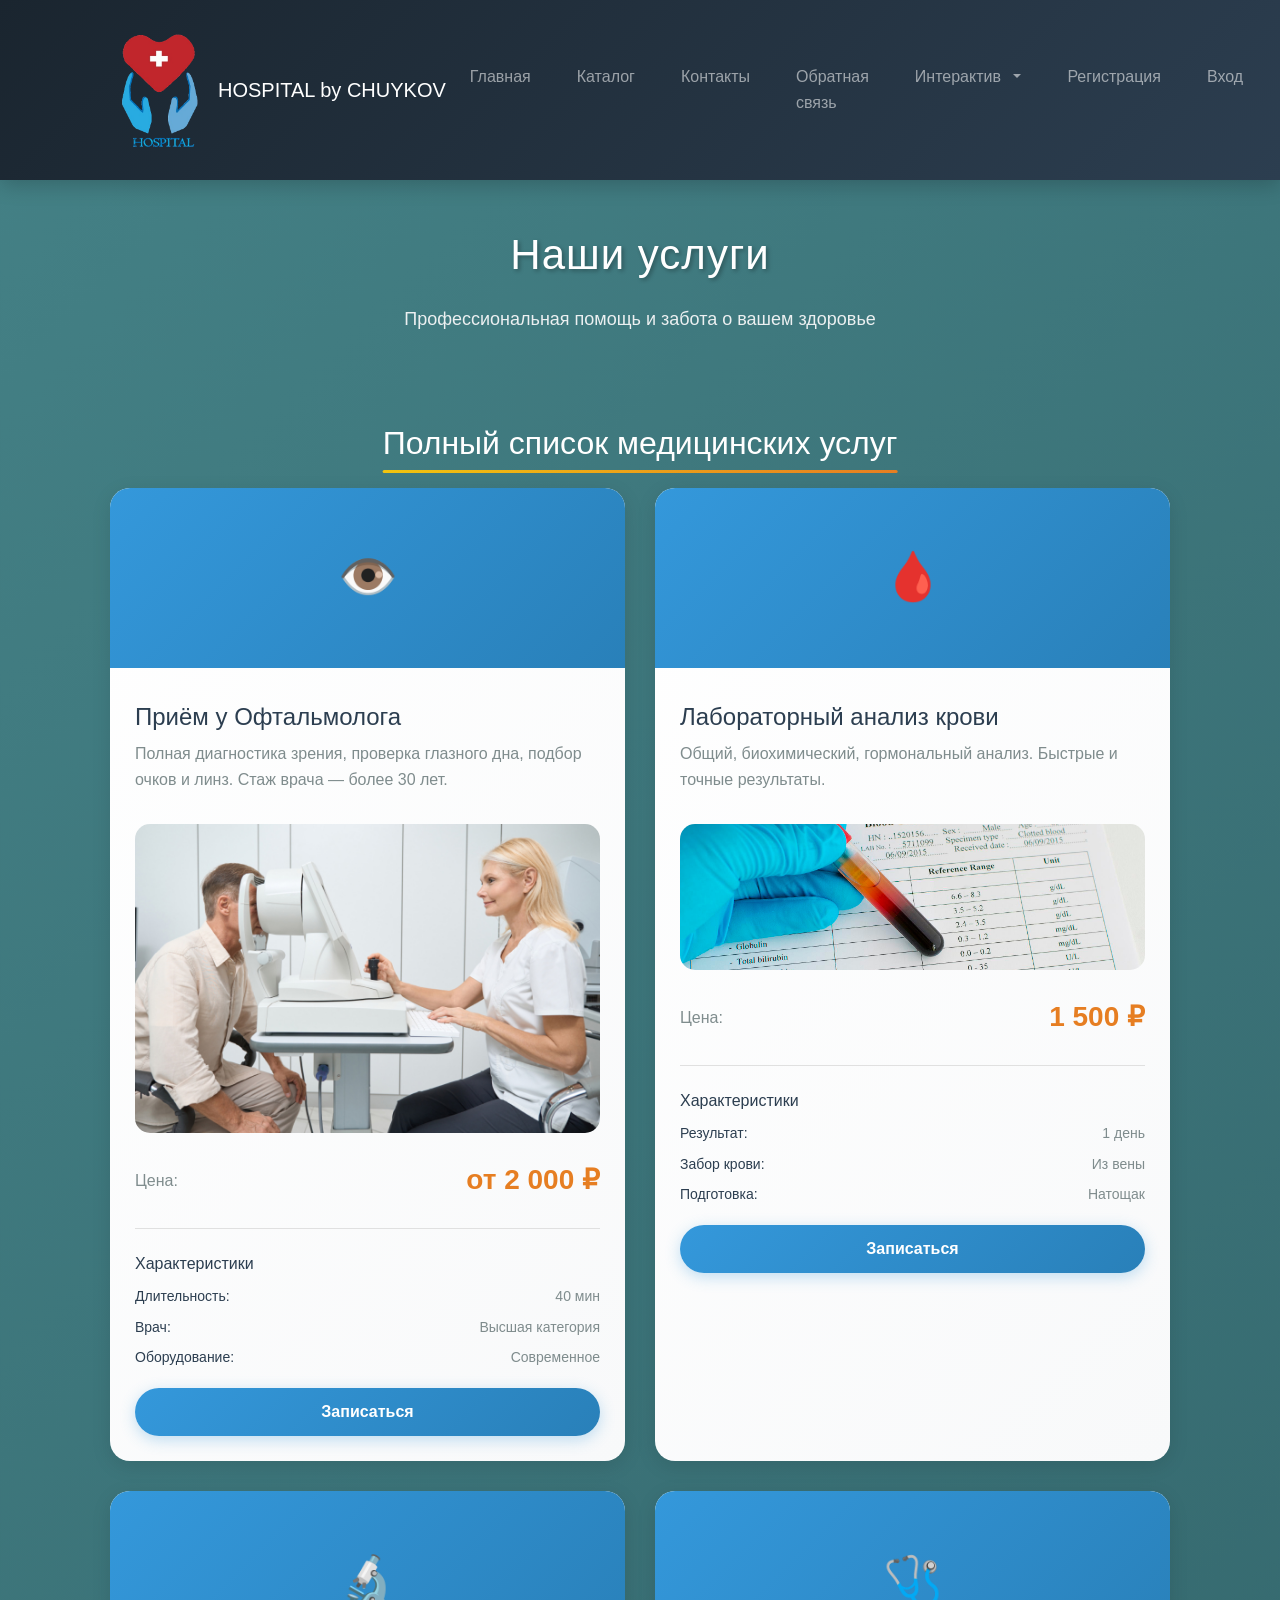
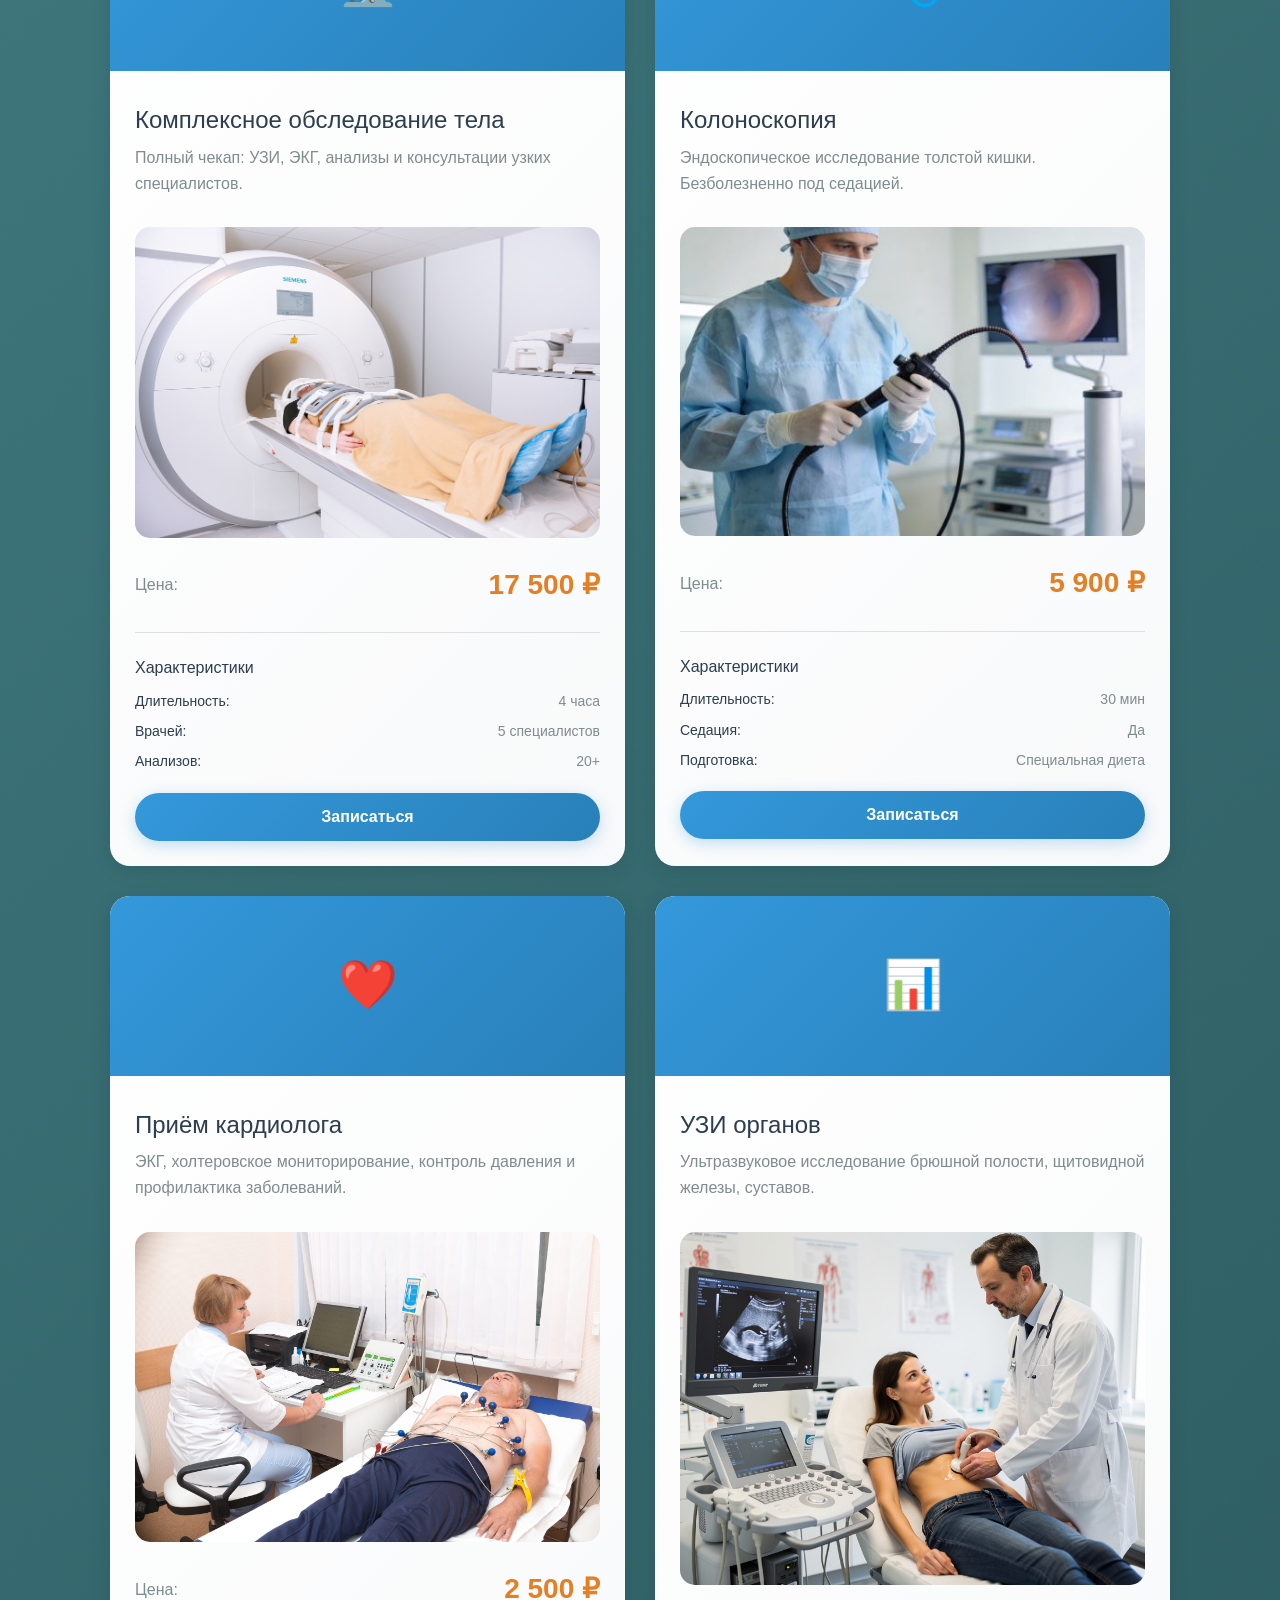
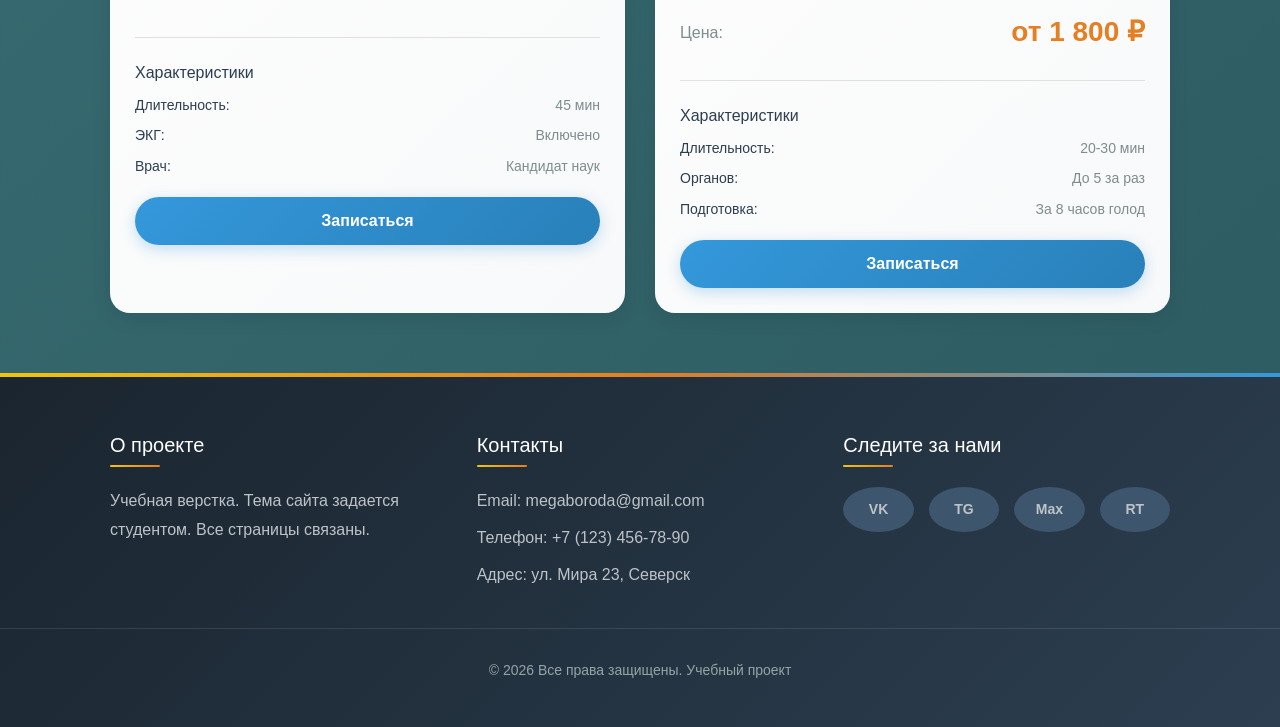
==== commit 024000ec: "ПР-9" ====
--- a/catalog.html
+++ b/catalog.html
@@ -2,32 +2,45 @@
 <html lang="ru">
 <head>
     <meta charset="UTF-8">
-    <meta name="viewport" content="width=device-width, initial-scale=1.0, viewport-fit=cover">
-    <title>Каталог услуг - HOSPITAL by CHUYKOV</title>
+    <meta name="viewport" content="width=device-width, initial-scale=1.0">
+    <title>Каталог - HOSPITAL by CHUYKOV</title>
+    <link rel="stylesheet" href="bootstrap.css">
     <link rel="stylesheet" href="style.css">
 </head>
 <body>
-    <header>
-        <div class="container">
-            <a href="index.html" class="logo">
-                <img src="лого_болька-no-bg-preview (carve.photos).png" width="100" height="130" alt="Логотип больницы">
-                <span class="logo-name">HOSPITAL by CHUYKOV</span>
-            </a>
-            <button class="burger" id="burgerBtn" aria-label="Меню">
-                <span></span>
-                <span></span>
-                <span></span>
-            </button>
-            <nav>
-                <ul id="navMenu">
-                    <li><a href="index.html">Главная</a></li>
-                    <li><a href="catalog.html" class="active">Каталог</a></li>
-                    <li><a href="contacts.html">Контакты</a></li>
-                    <li><a href="feedback.html">Обратная связь</a></li>
-                </ul>
-            </nav>
+    <nav class="navbar navbar-expand-lg navbar-dark" style="background: linear-gradient(135deg, #1a252f 0%, #2c3e50 100%); padding: 20px 0;">
+    <div class="container">
+        <a href="index.html" class="navbar-brand d-flex align-items-center">
+            <img src="лого_болька-no-bg-preview (carve.photos).png" width="100" height="130" alt="Логотип больницы" class="me-2">
+            <span class="logo-name">HOSPITAL by CHUYKOV</span>
+        </a>
+        <button class="navbar-toggler" type="button" data-bs-toggle="collapse" data-bs-target="#navbarNav">
+            <span class="navbar-toggler-icon"></span>
+        </button>
+        <div class="collapse navbar-collapse" id="navbarNav">
+            <ul class="navbar-nav ms-auto">
+                <li class="nav-item"><a class="nav-link" href="index.html">Главная</a></li>
+                <li class="nav-item"><a class="nav-link" href="catalog.html">Каталог</a></li>
+                <li class="nav-item"><a class="nav-link" href="contacts.html">Контакты</a></li>
+                <li class="nav-item"><a class="nav-link" href="feedback.html">Обратная связь</a></li>
+                <li class="nav-item dropdown">
+                    <a class="nav-link dropdown-toggle" href="#" id="interactiveDropdown" role="button" data-bs-toggle="dropdown" aria-expanded="false">
+                        Интерактив
+                    </a>
+                    <ul class="dropdown-menu" aria-labelledby="interactiveDropdown">
+                        <li><a class="dropdown-item" href="slider.html">Слайдер</a></li>
+                        <li><a class="dropdown-item" href="discount.html">Калькулятор</a></li>
+                        <li><a class="dropdown-item" href="flip-card.html">Flip-карточки</a></li>
+                        <li><a class="dropdown-item" href="scroll-gallery.html">Галерея</a></li>
+                    </ul>
+                </li>
+                <li class="nav-item"><a class="nav-link" href="signup.html">Регистрация</a></li>
+                <li class="nav-item"><a class="nav-link" href="login.html">Вход</a></li>
+                <li class="nav-item"><a class="nav-link" href="profile.html">Профиль</a></li>
+            </ul>
         </div>
-    </header>
+    </div>
+</nav>
 
     <main>
         <section>
@@ -215,4 +228,7 @@
         }
     </script>
 </body>
+</html>
+<script src="https://cdn.jsdelivr.net/npm/bootstrap@5.3.0/dist/js/bootstrap.bundle.min.js"></script>
+</body>
 </html>
--- a/style.css
+++ b/style.css
@@ -1126,7 +1126,6 @@
     .container {
         padding: 0 15px;
     }
-<<<<<<< HEAD
 }
 
 /* ============================================================ */
@@ -1373,6 +1372,702 @@
     nav ul.open {
         display: flex;
     }
-=======
->>>>>>> 8215396a21489eaaec5b949e1d5b99db154df40d
+}
+/* ===== ДОПОЛНИТЕЛЬНЫЕ СТИЛИ ДЛЯ НОВЫХ СТРАНИЦ ===== */
+/* Карточки форм */
+.card {
+    background: #ffffff !important;
+    border: none;
+}
+.card .text-dark {
+    color: #2c3e50 !important;
+}
+.card .text-muted {
+    color: #7f8c8d !important;
+}
+
+/* Поля ввода */
+.form-control {
+    border-radius: 12px;
+    border: 2px solid #e0e0e0;
+    padding: 12px 18px;
+    font-size: 16px;
+    transition: all 0.3s ease;
+}
+.form-control:focus {
+    border-color: #3498db;
+    box-shadow: 0 0 0 4px rgba(52, 152, 219, 0.1);
+}
+.form-label {
+    font-weight: 600;
+    color: #2c3e50;
+}
+
+/* Чекбоксы */
+.form-check-input {
+    width: 1.2em;
+    height: 1.2em;
+    border-radius: 6px;
+    border: 2px solid #ced4da;
+}
+.form-check-input:checked {
+    background-color: #3498db;
+    border-color: #3498db;
+}
+
+/* Кнопки в формах */
+.btn-primary {
+    background: linear-gradient(135deg, #3498db, #2980b9) !important;
+    border: none !important;
+    border-radius: 50px !important;
+    padding: 12px 32px !important;
+    font-weight: bold !important;
+    transition: all 0.3s ease !important;
+}
+.btn-primary:hover {
+    transform: translateY(-2px);
+    box-shadow: 0 6px 20px rgba(52, 152, 219, 0.4);
+}
+
+/* Вкладки профиля */
+.nav-tabs .nav-link {
+    color: #2c3e50;
+    font-weight: 600;
+    border-radius: 12px 12px 0 0;
+    padding: 10px 20px;
+    transition: all 0.3s ease;
+}
+.nav-tabs .nav-link.active {
+    background: linear-gradient(135deg, #3498db, #2980b9);
+    color: #fff;
+    border: none;
+}
+.nav-tabs .nav-link:hover:not(.active) {
+    background: #f0f4f8;
+}
+
+/* Таблицы */
+.table {
+    color: #2c3e50;
+}
+.table thead th {
+    background: #f8f9fa;
+    border-bottom: 2px solid #e9ecef;
+    font-weight: 600;
+}
+.table-hover tbody tr:hover {
+    background: #f0f4f8;
+}
+.badge {
+    padding: 6px 14px;
+    border-radius: 20px;
+    font-weight: 500;
+}
+
+/* Аватар в профиле */
+.rounded-circle {
+    background: linear-gradient(135deg, #3498db, #2980b9) !important;
+}
+/* ===== НОВЫЕ СТИЛИ ДЛЯ ИНТЕРАКТИВНЫХ СТРАНИЦ ===== */
+
+/* Общие стили для страниц с инструментами */
+.tool-page {
+    background: linear-gradient(135deg, #448186 0%, #2c5a60 100%);
+    min-height: 100vh;
+    padding: 40px 20px;
+}
+
+.tool-card {
+    background: rgba(255, 255, 255, 0.97);
+    backdrop-filter: blur(10px);
+    border-radius: 32px;
+    box-shadow: 0 20px 60px rgba(0, 0, 0, 0.2);
+    padding: 40px;
+    max-width: 800px;
+    width: 100%;
+    margin: 0 auto;
+    transition: transform 0.3s ease;
+    border: 1px solid rgba(255, 255, 255, 0.3);
+}
+
+.tool-card:hover {
+    transform: translateY(-5px);
+}
+
+.tool-card h2 {
+    color: #2c3e50;
+    font-weight: 700;
+    font-size: 32px;
+    text-align: center;
+    margin-bottom: 10px;
+}
+
+.tool-card .subtitle {
+    color: #7f8c8d;
+    text-align: center;
+    margin-bottom: 30px;
+    font-size: 16px;
+}
+
+/* Слайдер */
+.slider-wrapper {
+    position: relative;
+    border-radius: 16px;
+    overflow: hidden;
+    background: #f8fafc;
+}
+
+.slider-wrapper img {
+    width: 100%;
+    height: 400px;
+    object-fit: cover;
+    display: block;
+}
+
+.slider-btn {
+    position: absolute;
+    top: 50%;
+    transform: translateY(-50%);
+    background: rgba(44, 62, 80, 0.8);
+    color: white;
+    border: none;
+    width: 50px;
+    height: 50px;
+    border-radius: 50%;
+    font-size: 28px;
+    cursor: pointer;
+    transition: all 0.3s;
+    z-index: 10;
+}
+
+.slider-btn:hover {
+    background: #3498db;
+    transform: translateY(-50%) scale(1.1);
+}
+
+.slider-btn.prev {
+    left: 15px;
+}
+
+.slider-btn.next {
+    right: 15px;
+}
+
+.slider-counter {
+    text-align: center;
+    margin-top: 15px;
+    font-size: 18px;
+    color: #2c3e50;
+    font-weight: 500;
+}
+
+/* Калькулятор */
+.calculator-form .input-group-custom {
+    margin-bottom: 20px;
+}
+
+.calculator-form .input-group-custom label {
+    display: block;
+    font-weight: 600;
+    color: #2c3e50;
+    margin-bottom: 6px;
+}
+
+.calculator-form .input-group-custom input {
+    width: 100%;
+    padding: 14px 18px;
+    border: 2px solid #e8ecf0;
+    border-radius: 16px;
+    font-size: 16px;
+    background: #f8fafc;
+    transition: all 0.3s;
+}
+
+.calculator-form .input-group-custom input:focus {
+    border-color: #3498db;
+    box-shadow: 0 0 0 4px rgba(52, 152, 219, 0.12);
+    background: #fff;
+}
+
+.calculator-result {
+    margin-top: 20px;
+    padding: 20px;
+    background: #f8fafc;
+    border-radius: 16px;
+    display: flex;
+    justify-content: space-around;
+    flex-wrap: wrap;
+    gap: 20px;
+}
+
+.calculator-result .result-item {
+    text-align: center;
+}
+
+.calculator-result .result-item .label {
+    font-size: 14px;
+    color: #7f8c8d;
+}
+
+.calculator-result .result-item .value {
+    font-size: 28px;
+    font-weight: 700;
+}
+
+.calculator-result .result-item .value.final {
+    color: #e67e22;
+}
+
+.calculator-result .result-item .value.discount {
+    color: #2ecc71;
+}
+
+/* Flip-карточки */
+.flip-grid {
+    display: grid;
+    grid-template-columns: repeat(auto-fit, minmax(280px, 1fr));
+    gap: 30px;
+    margin-top: 20px;
+}
+
+.flip-card {
+    background-color: transparent;
+    height: 380px;
+    perspective: 1000px;
+    cursor: pointer;
+}
+
+.flip-card-inner {
+    position: relative;
+    width: 100%;
+    height: 100%;
+    transition: transform 0.6s;
+    transform-style: preserve-3d;
+}
+
+.flip-card:hover .flip-card-inner {
+    transform: rotateY(180deg);
+}
+
+.flip-card.flipped .flip-card-inner {
+    transform: rotateY(180deg);
+}
+
+.flip-card-front,
+.flip-card-back {
+    position: absolute;
+    width: 100%;
+    height: 100%;
+    backface-visibility: hidden;
+    border-radius: 20px;
+    box-shadow: 0 8px 25px rgba(0,0,0,0.1);
+    display: flex;
+    flex-direction: column;
+    align-items: center;
+    justify-content: center;
+    padding: 30px;
+}
+
+.flip-card-front {
+    background: white;
+}
+
+.flip-card-back {
+    background: linear-gradient(135deg, #2c3e50, #1a252f);
+    color: white;
+    transform: rotateY(180deg);
+}
+
+.flip-card-icon {
+    font-size: 64px;
+    margin-bottom: 15px;
+}
+
+.flip-card-front h3 {
+    font-size: 24px;
+    color: #2c3e50;
+}
+
+.flip-card-front p {
+    color: #7f8c8d;
+    font-size: 14px;
+}
+
+.flip-card-back h3 {
+    font-size: 22px;
+    margin-bottom: 10px;
+}
+
+.flip-card-back p {
+    font-size: 15px;
+    color: #bdc3c7;
+    margin: 5px 0;
+}
+
+.flip-card-btn {
+    display: inline-block;
+    background: #3498db;
+    color: white;
+    padding: 10px 30px;
+    border-radius: 30px;
+    text-decoration: none;
+    margin-top: 15px;
+    transition: background 0.2s;
+}
+
+.flip-card-btn:hover {
+    background: #2980b9;
+    color: white;
+}
+
+/* Галерея с появлением при скролле */
+.scroll-gallery-grid {
+    display: grid;
+    grid-template-columns: repeat(auto-fit, minmax(200px, 1fr));
+    gap: 20px;
+    margin-top: 20px;
+}
+
+.scroll-gallery-item {
+    height: 200px;
+    border-radius: 16px;
+    display: flex;
+    align-items: center;
+    justify-content: center;
+    font-size: 32px;
+    font-weight: 700;
+    color: white;
+    opacity: 0;
+    transform: translateY(40px);
+    transition: opacity 0.6s ease, transform 0.6s ease;
+    box-shadow: 0 4px 15px rgba(0,0,0,0.1);
+}
+
+.scroll-gallery-item.show {
+    opacity: 1;
+    transform: translateY(0);
+}
+
+/* Адаптация для мобильных */
+@media (max-width: 576px) {
+    .tool-card {
+        padding: 20px;
+    }
+    .slider-wrapper img {
+        height: 250px;
+    }
+    .slider-btn {
+        width: 40px;
+        height: 40px;
+        font-size: 20px;
+    }
+    .calculator-result {
+        flex-direction: column;
+        align-items: center;
+    }
+    .flip-card {
+        height: 320px;
+    }
+}
+/* ===== СТИКИ-ШАПКА (для всех страниц) ===== */
+header,
+.navbar {
+    position: sticky !important;
+    top: 0;
+    z-index: 1050;
+    background: linear-gradient(135deg, #1a252f 0%, #2c3e50 100%) !important;
+    box-shadow: 0 5px 20px rgba(0, 0, 0, 0.2);
+    padding: 15px 0;
+}
+
+/* ===== ПРАВИЛЬНЫЙ DROPDOWN ===== */
+.navbar .dropdown-menu {
+    background: #2c3e50;
+    border: none;
+    border-radius: 16px;
+    box-shadow: 0 15px 40px rgba(0,0,0,0.3);
+    padding: 10px 0;
+    margin-top: 10px;
+}
+.navbar .dropdown-item {
+    color: #ecf0f1;
+    padding: 10px 25px;
+    transition: all 0.2s;
+    border-radius: 8px;
+}
+.navbar .dropdown-item:hover {
+    background: rgba(52, 152, 219, 0.2);
+    color: #f1c40f;
+}
+.navbar .dropdown-item.active {
+    background: #3498db;
+    color: white;
+}
+.navbar .dropdown-toggle::after {
+    margin-left: 8px;
+}
+
+/* ===== ОБЩИЙ СТИЛЬ ДЛЯ СТРАНИЦ ИНТЕРАКТИВА ===== */
+.tool-page {
+    background: linear-gradient(135deg, #448186 0%, #2c5a60 100%);
+    min-height: 100vh;
+    padding: 40px 20px;
+    display: flex;
+    align-items: center;
+}
+.tool-card {
+    background: rgba(255,255,255,0.97);
+    backdrop-filter: blur(10px);
+    border-radius: 32px;
+    box-shadow: 0 20px 60px rgba(0,0,0,0.2);
+    padding: 40px;
+    max-width: 900px;
+    width: 100%;
+    margin: 0 auto;
+    border: 1px solid rgba(255,255,255,0.3);
+    transition: transform 0.3s;
+}
+.tool-card:hover {
+    transform: translateY(-5px);
+}
+.tool-card h2 {
+    color: #2c3e50;
+    font-weight: 700;
+    font-size: 32px;
+    text-align: center;
+    margin-bottom: 10px;
+}
+.tool-card .subtitle {
+    color: #7f8c8d;
+    text-align: center;
+    margin-bottom: 30px;
+    font-size: 16px;
+}
+
+/* Слайдер */
+.slider-wrapper {
+    position: relative;
+    border-radius: 16px;
+    overflow: hidden;
+    background: #f0f2f5;
+}
+.slider-wrapper img {
+    width: 100%;
+    height: 400px;
+    object-fit: cover;
+    display: block;
+}
+.slider-btn {
+    position: absolute;
+    top: 50%;
+    transform: translateY(-50%);
+    background: rgba(44,62,80,0.8);
+    color: white;
+    border: none;
+    width: 50px;
+    height: 50px;
+    border-radius: 50%;
+    font-size: 28px;
+    cursor: pointer;
+    transition: 0.3s;
+    z-index: 10;
+}
+.slider-btn:hover {
+    background: #3498db;
+    transform: translateY(-50%) scale(1.1);
+}
+.slider-btn.prev { left: 15px; }
+.slider-btn.next { right: 15px; }
+.slider-counter {
+    text-align: center;
+    margin-top: 15px;
+    font-size: 18px;
+    color: #2c3e50;
+    font-weight: 500;
+}
+
+/* Калькулятор */
+.calculator-form .input-group-custom {
+    margin-bottom: 20px;
+}
+.calculator-form .input-group-custom label {
+    display: block;
+    font-weight: 600;
+    color: #2c3e50;
+    margin-bottom: 6px;
+}
+.calculator-form .input-group-custom input {
+    width: 100%;
+    padding: 14px 18px;
+    border: 2px solid #e8ecf0;
+    border-radius: 16px;
+    font-size: 16px;
+    background: #f8fafc;
+    transition: 0.3s;
+}
+.calculator-form .input-group-custom input:focus {
+    border-color: #3498db;
+    box-shadow: 0 0 0 4px rgba(52,152,219,0.12);
+    background: #fff;
+}
+.calculator-result {
+    margin-top: 20px;
+    padding: 20px;
+    background: #f8fafc;
+    border-radius: 16px;
+    display: flex;
+    justify-content: space-around;
+    flex-wrap: wrap;
+    gap: 20px;
+}
+.calculator-result .result-item {
+    text-align: center;
+}
+.calculator-result .result-item .label {
+    font-size: 14px;
+    color: #7f8c8d;
+}
+.calculator-result .result-item .value {
+    font-size: 28px;
+    font-weight: 700;
+}
+.calculator-result .result-item .value.final {
+    color: #e67e22;
+}
+.calculator-result .result-item .value.discount {
+    color: #2ecc71;
+}
+
+/* Flip-карточки */
+.flip-grid {
+    display: grid;
+    grid-template-columns: repeat(auto-fit, minmax(280px, 1fr));
+    gap: 30px;
+    margin-top: 20px;
+}
+.flip-card {
+    background: transparent;
+    height: 380px;
+    perspective: 1000px;
+    cursor: pointer;
+}
+.flip-card-inner {
+    position: relative;
+    width: 100%;
+    height: 100%;
+    transition: transform 0.6s;
+    transform-style: preserve-3d;
+}
+.flip-card:hover .flip-card-inner {
+    transform: rotateY(180deg);
+}
+.flip-card.flipped .flip-card-inner {
+    transform: rotateY(180deg);
+}
+.flip-card-front,
+.flip-card-back {
+    position: absolute;
+    width: 100%;
+    height: 100%;
+    backface-visibility: hidden;
+    border-radius: 20px;
+    box-shadow: 0 8px 25px rgba(0,0,0,0.1);
+    display: flex;
+    flex-direction: column;
+    align-items: center;
+    justify-content: center;
+    padding: 30px;
+}
+.flip-card-front {
+    background: white;
+}
+.flip-card-back {
+    background: linear-gradient(135deg, #2c3e50, #1a252f);
+    color: white;
+    transform: rotateY(180deg);
+}
+.flip-card-icon {
+    font-size: 64px;
+    margin-bottom: 15px;
+}
+.flip-card-front h3 {
+    font-size: 24px;
+    color: #2c3e50;
+}
+.flip-card-front p {
+    color: #7f8c8d;
+    font-size: 14px;
+}
+.flip-card-back h3 {
+    font-size: 22px;
+    margin-bottom: 10px;
+}
+.flip-card-back p {
+    font-size: 15px;
+    color: #bdc3c7;
+    margin: 5px 0;
+}
+.flip-card-btn {
+    display: inline-block;
+    background: #3498db;
+    color: white;
+    padding: 10px 30px;
+    border-radius: 30px;
+    text-decoration: none;
+    margin-top: 15px;
+    transition: 0.2s;
+}
+.flip-card-btn:hover {
+    background: #2980b9;
+    color: white;
+}
+
+/* Галерея при скролле */
+.scroll-gallery-grid {
+    display: grid;
+    grid-template-columns: repeat(auto-fit, minmax(200px, 1fr));
+    gap: 20px;
+    margin-top: 20px;
+}
+.scroll-gallery-item {
+    height: 200px;
+    border-radius: 16px;
+    display: flex;
+    flex-direction: column;
+    align-items: center;
+    justify-content: center;
+    font-size: 28px;
+    font-weight: 700;
+    color: white;
+    opacity: 0;
+    transform: translateY(40px);
+    transition: opacity 0.6s ease, transform 0.6s ease;
+    box-shadow: 0 4px 15px rgba(0,0,0,0.1);
+    text-shadow: 0 2px 4px rgba(0,0,0,0.3);
+    padding: 20px;
+}
+.scroll-gallery-item span {
+    font-size: 14px;
+    font-weight: 400;
+    opacity: 0.9;
+    margin-top: 5px;
+}
+.scroll-gallery-item.show {
+    opacity: 1;
+    transform: translateY(0);
+}
+
+/* Адаптив */
+@media (max-width: 576px) {
+    .tool-card { padding: 20px; }
+    .slider-wrapper img { height: 250px; }
+    .slider-btn { width: 40px; height: 40px; font-size: 20px; }
+    .calculator-result { flex-direction: column; align-items: center; }
+    .flip-card { height: 320px; }
+}
+.navbar .dropdown-menu {
+    display: none !important;
+}
+.navbar .dropdown-menu.show {
+    display: block !important;
 }
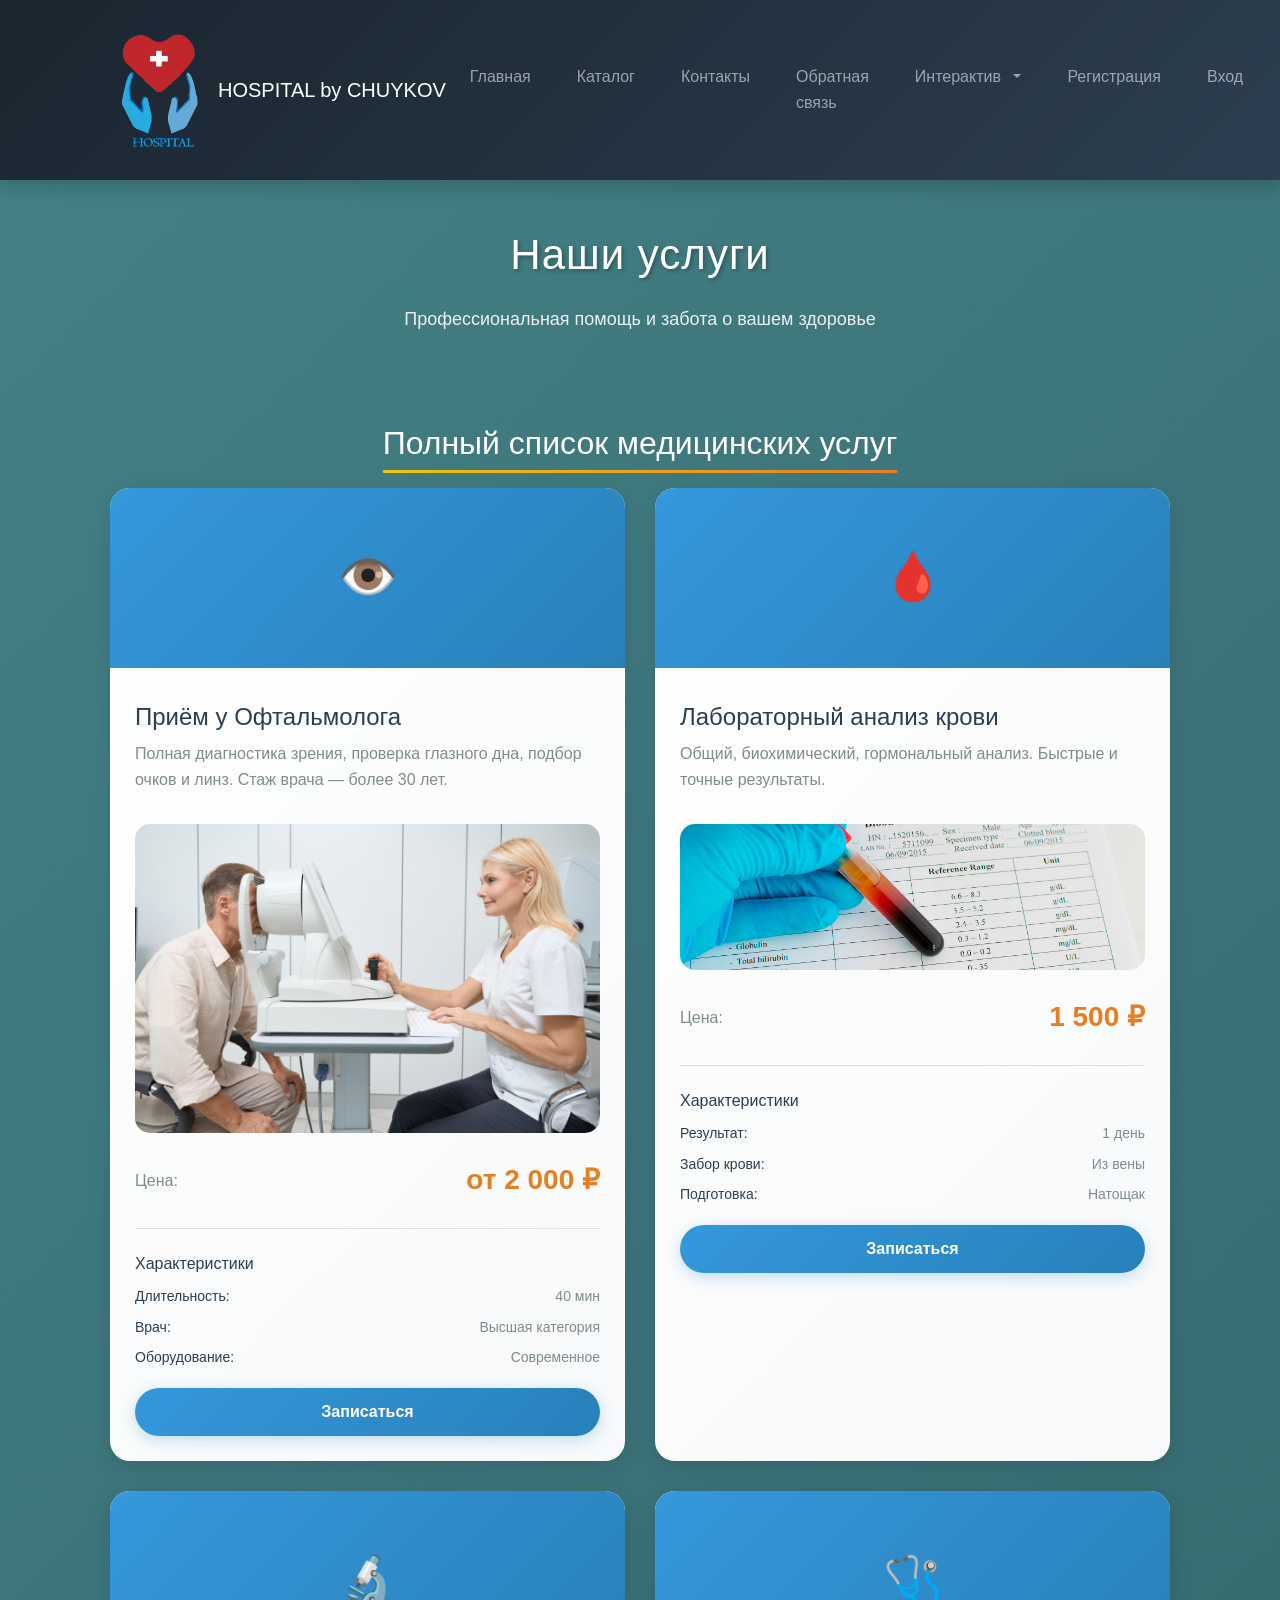
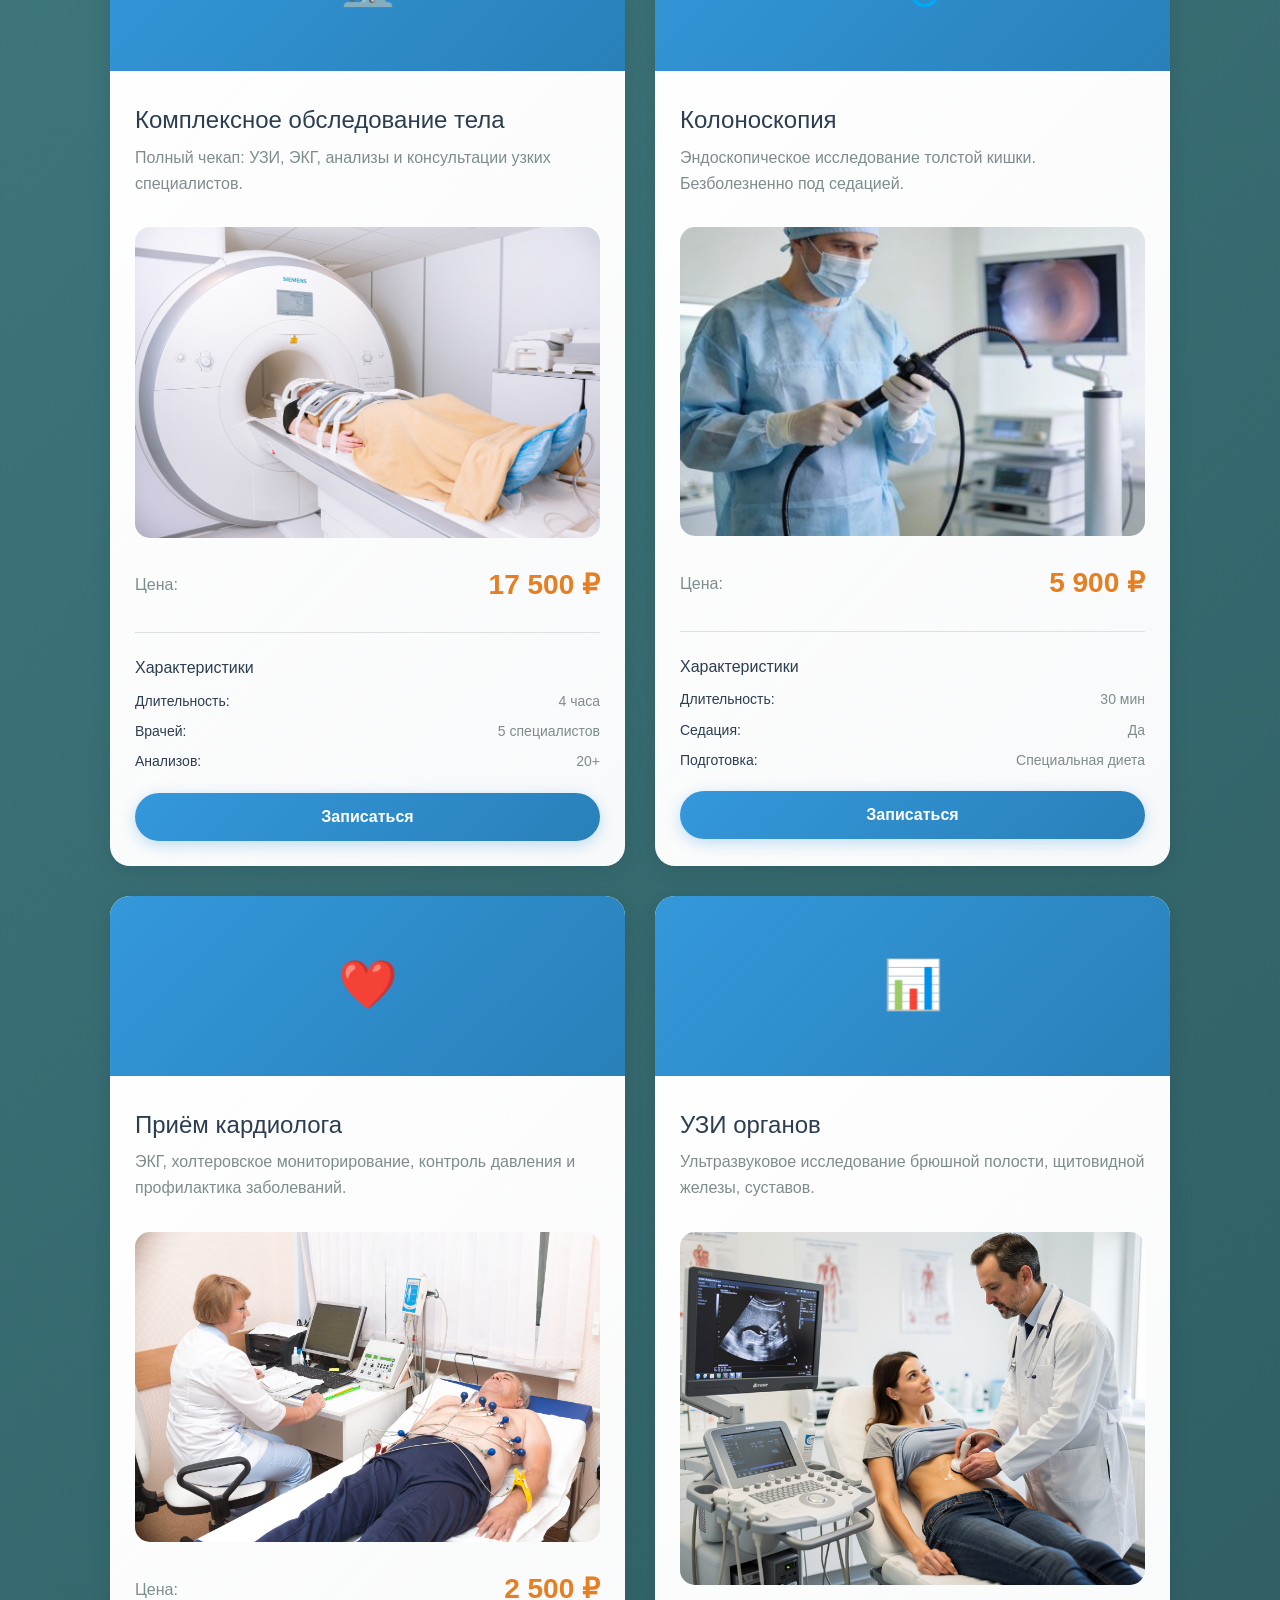
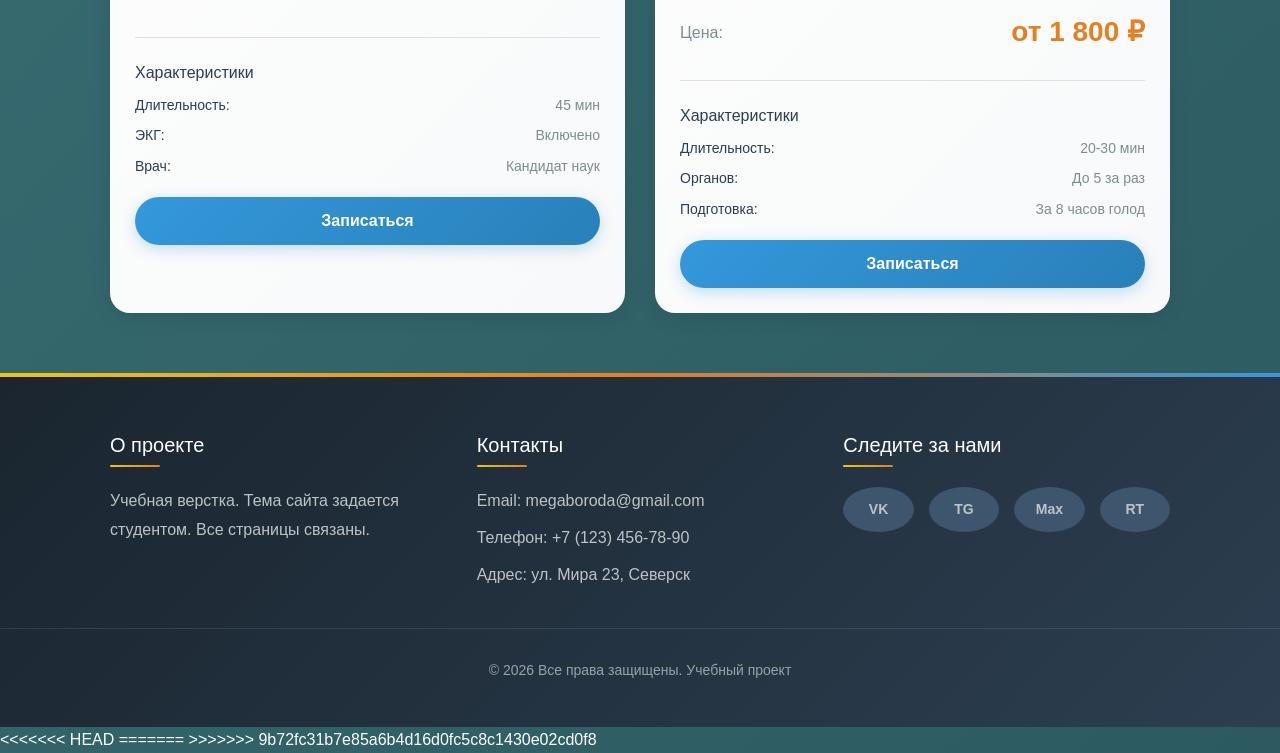
==== commit 9b04023e: "ПР-9" ====
--- a/catalog.html
+++ b/catalog.html
@@ -228,7 +228,10 @@
         }
     </script>
 </body>
+<<<<<<< HEAD
 </html>
 <script src="https://cdn.jsdelivr.net/npm/bootstrap@5.3.0/dist/js/bootstrap.bundle.min.js"></script>
 </body>
+=======
+>>>>>>> 9b72fc31b7e85a6b4d16d0fc5c8c1430e02cd0f8
 </html>
--- a/style.css
+++ b/style.css
@@ -1128,11 +1128,7 @@
     }
 }
 
-/* ============================================================ */
-/* ========== НОВЫЕ ДОБАВЛЕННЫЕ СТИЛИ (исправленные) ========== */
-/* ============================================================ */
-
-/* ===== ШАГ 1: Базовые медиа-запросы (не ломают десктоп) ===== */
+
 @media (max-width: 1024px) {
     h1 { font-size: 30px; }
     h2 { font-size: 24px; }
@@ -1148,7 +1144,7 @@
     .hero p { font-size: 16px; }
     .container { padding: 0 12px; }
 
-    /* Меню вертикальное (для бургера) */
+
     nav ul {
         flex-direction: column;
         align-items: center;
@@ -1211,9 +1207,6 @@
     form { padding: 10px; border-radius: 0; }
 }
 
-/* ===== ШАГ 2: Адаптация карточек (без ломки десктопа) ===== */
-/* На десктопе карточки остаются в колонку (как было) */
-/* На планшетах делаем изображение слева, текст справа */
 @media (min-width: 768px) and (max-width: 1199px) {
     .product-card {
         flex-direction: row;
@@ -1234,9 +1227,6 @@
     .product-card .card-img { height: 140px; }
 }
 
-/* ===== ШАГ 3: Сетка каталога (сохраняем auto-fill на десктопе) ===== */
-/* Оставляем оригинальное определение .cards-grid и .catalog-grid без изменений,
-   но добавляем переопределение только для маленьких экранов */
 @media (max-width: 767px) {
     .cards-grid,
     .catalog-grid {
@@ -1244,17 +1234,12 @@
         gap: 20px;
     }
 }
-/* Для планшетов можно сделать 2 колонки, но не обязательно – auto-fill справится */
 @media (min-width: 600px) and (max-width: 1023px) {
     .cards-grid,
     .catalog-grid {
         grid-template-columns: repeat(2, 1fr) !important;
     }
 }
-/* На десктопе оставляем auto-fill – ничего не меняем */
-
-/* ===== ШАГ 4: Галерея – адаптив без ломки ===== */
-/* Оригинальные стили галереи уже есть, мы только добавляем переопределение для маленьких экранов */
 @media (max-width: 767px) {
     .gallery-grid {
         grid-template-columns: repeat(2, 1fr) !important;
@@ -1265,7 +1250,6 @@
         height: 150px !important;
         border-radius: 15px !important;
     }
-    /* Убираем сложные размеры для мобильных */
     .gallery-item-1,
     .gallery-item-3,
     .gallery-item-5 {
@@ -1273,11 +1257,7 @@
         grid-row: span 1 !important;
     }
 }
-/* Планшеты – оставляем оригинальные стили (они уже есть в media 992px) */
-
-/* ===== ШАГ 5: Преимущества (features) – адаптив без ломки ===== */
-/* Оригинальные стили .features-grid используют auto-fit, оставляем */
-/* Добавляем только переопределение для маленьких экранов */
+
 @media (max-width: 767px) {
     .features-grid {
         grid-template-columns: 1fr !important;
@@ -1289,9 +1269,7 @@
         grid-template-columns: repeat(2, 1fr) !important;
     }
 }
-/* На десктопе auto-fit сам решит, сколько колонок */
-
-/* ===== ШАГ 6: Для очень широких экранов (>1200px) ===== */
+
 @media (min-width: 1200px) {
     .container {
         max-width: 1100px;
@@ -1373,8 +1351,7 @@
         display: flex;
     }
 }
-/* ===== ДОПОЛНИТЕЛЬНЫЕ СТИЛИ ДЛЯ НОВЫХ СТРАНИЦ ===== */
-/* Карточки форм */
+
 .card {
     background: #ffffff !important;
     border: none;
@@ -1712,7 +1689,7 @@
     border-radius: 30px;
     text-decoration: none;
     margin-top: 15px;
-    transition: background 0.2s;
+    transition: "background 0.2s";
 }
 
 .flip-card-btn:hover {
